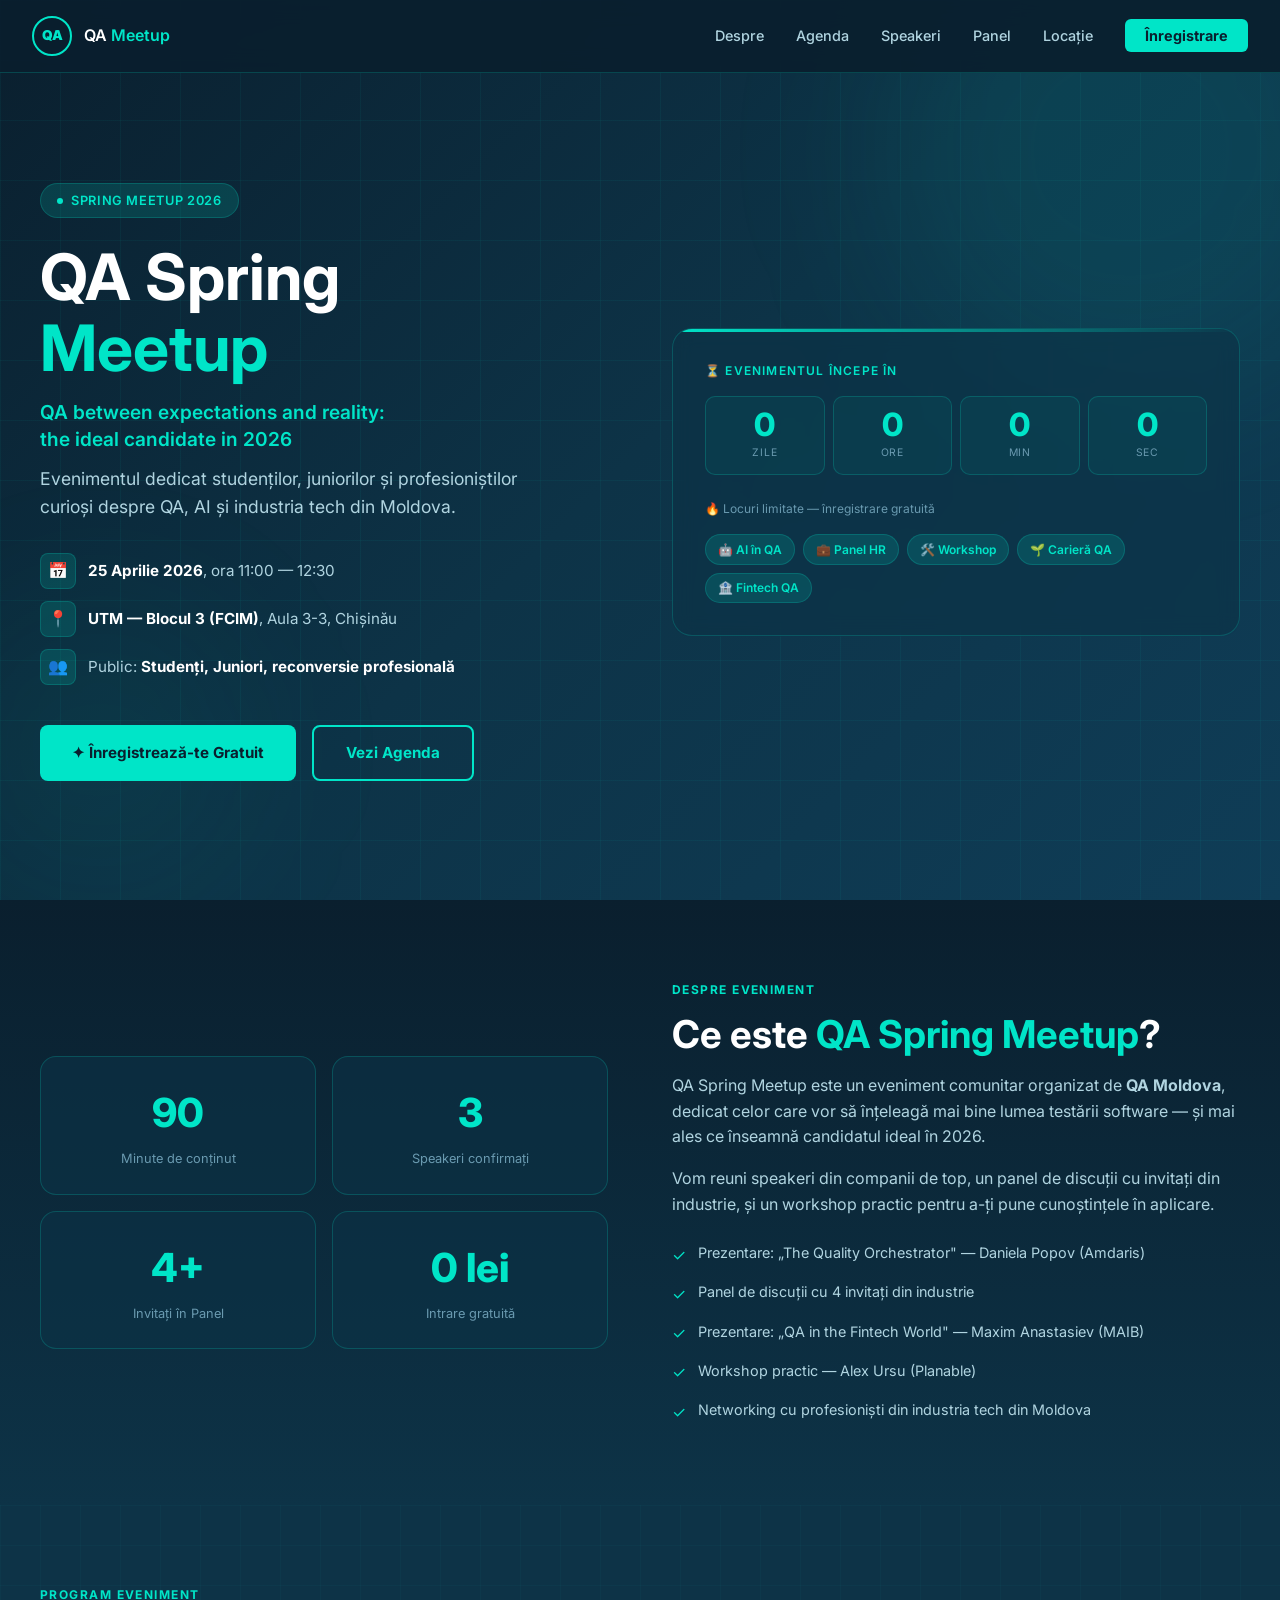
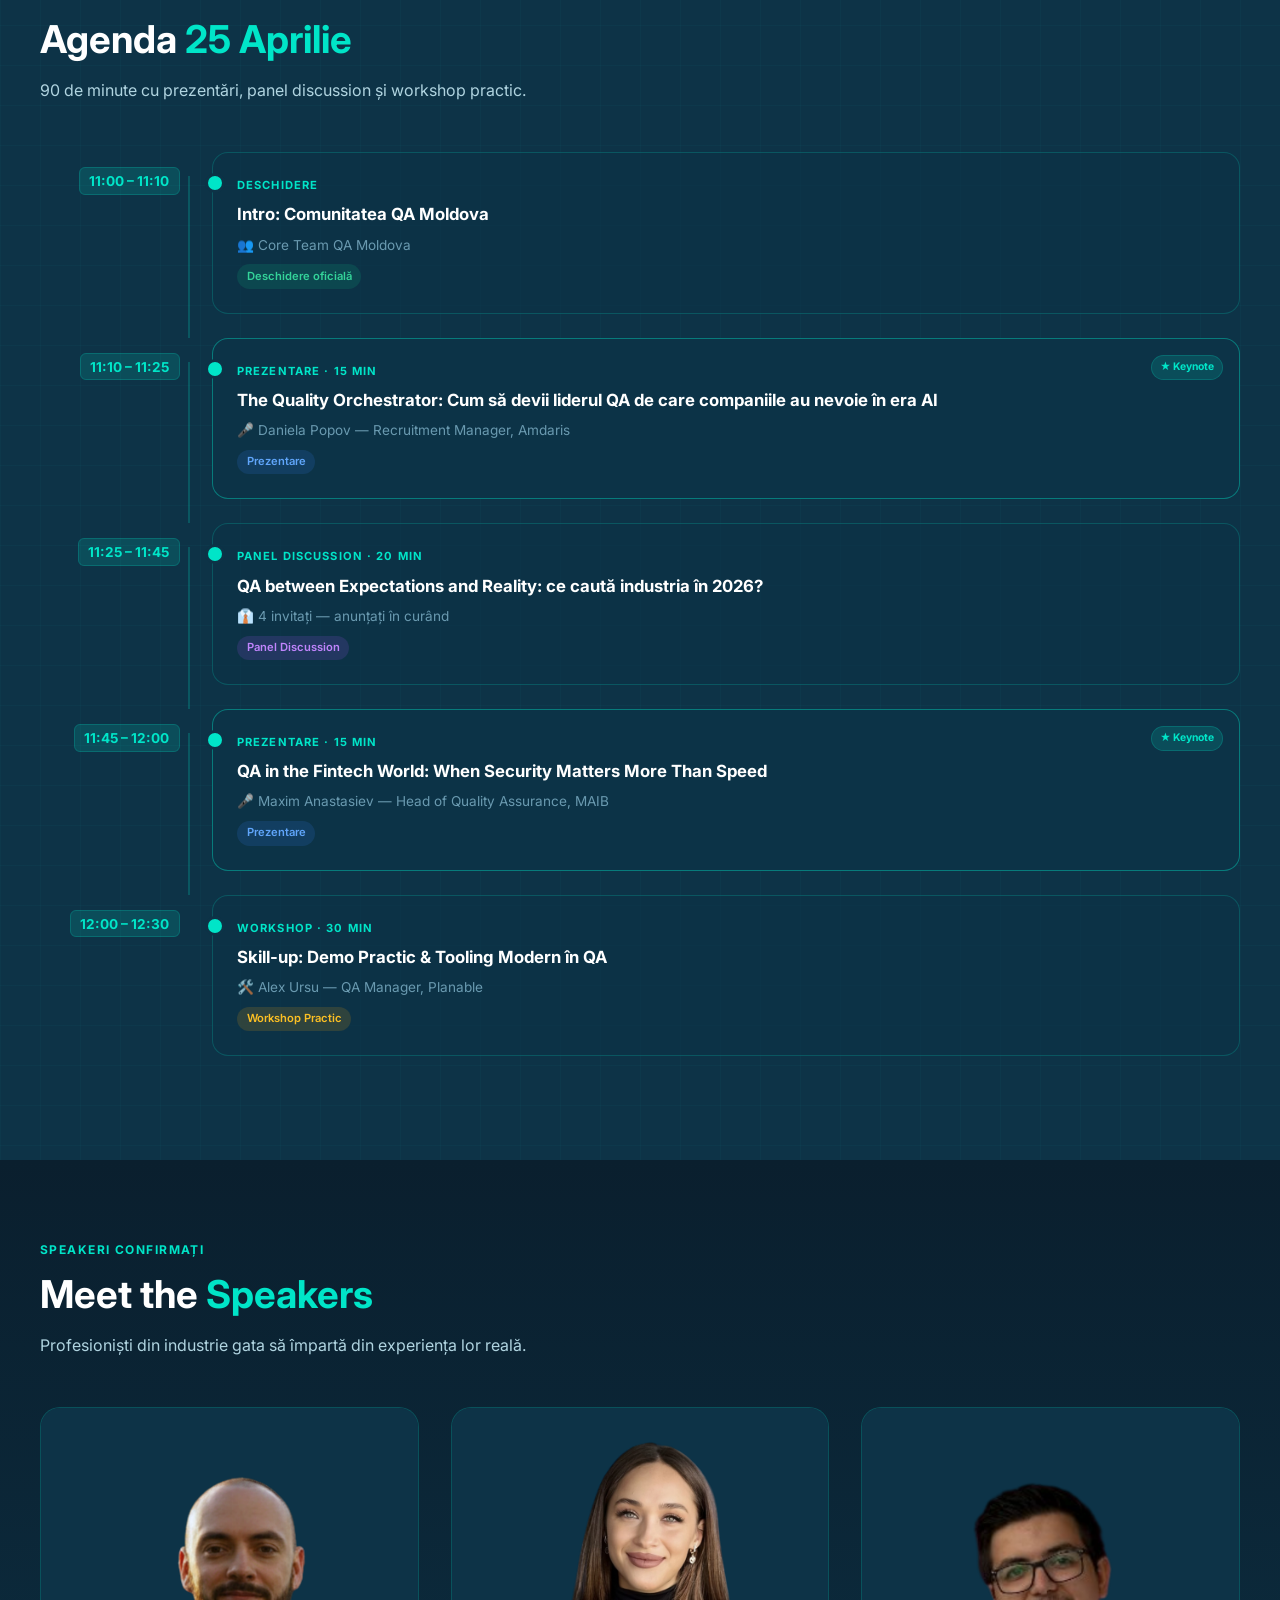
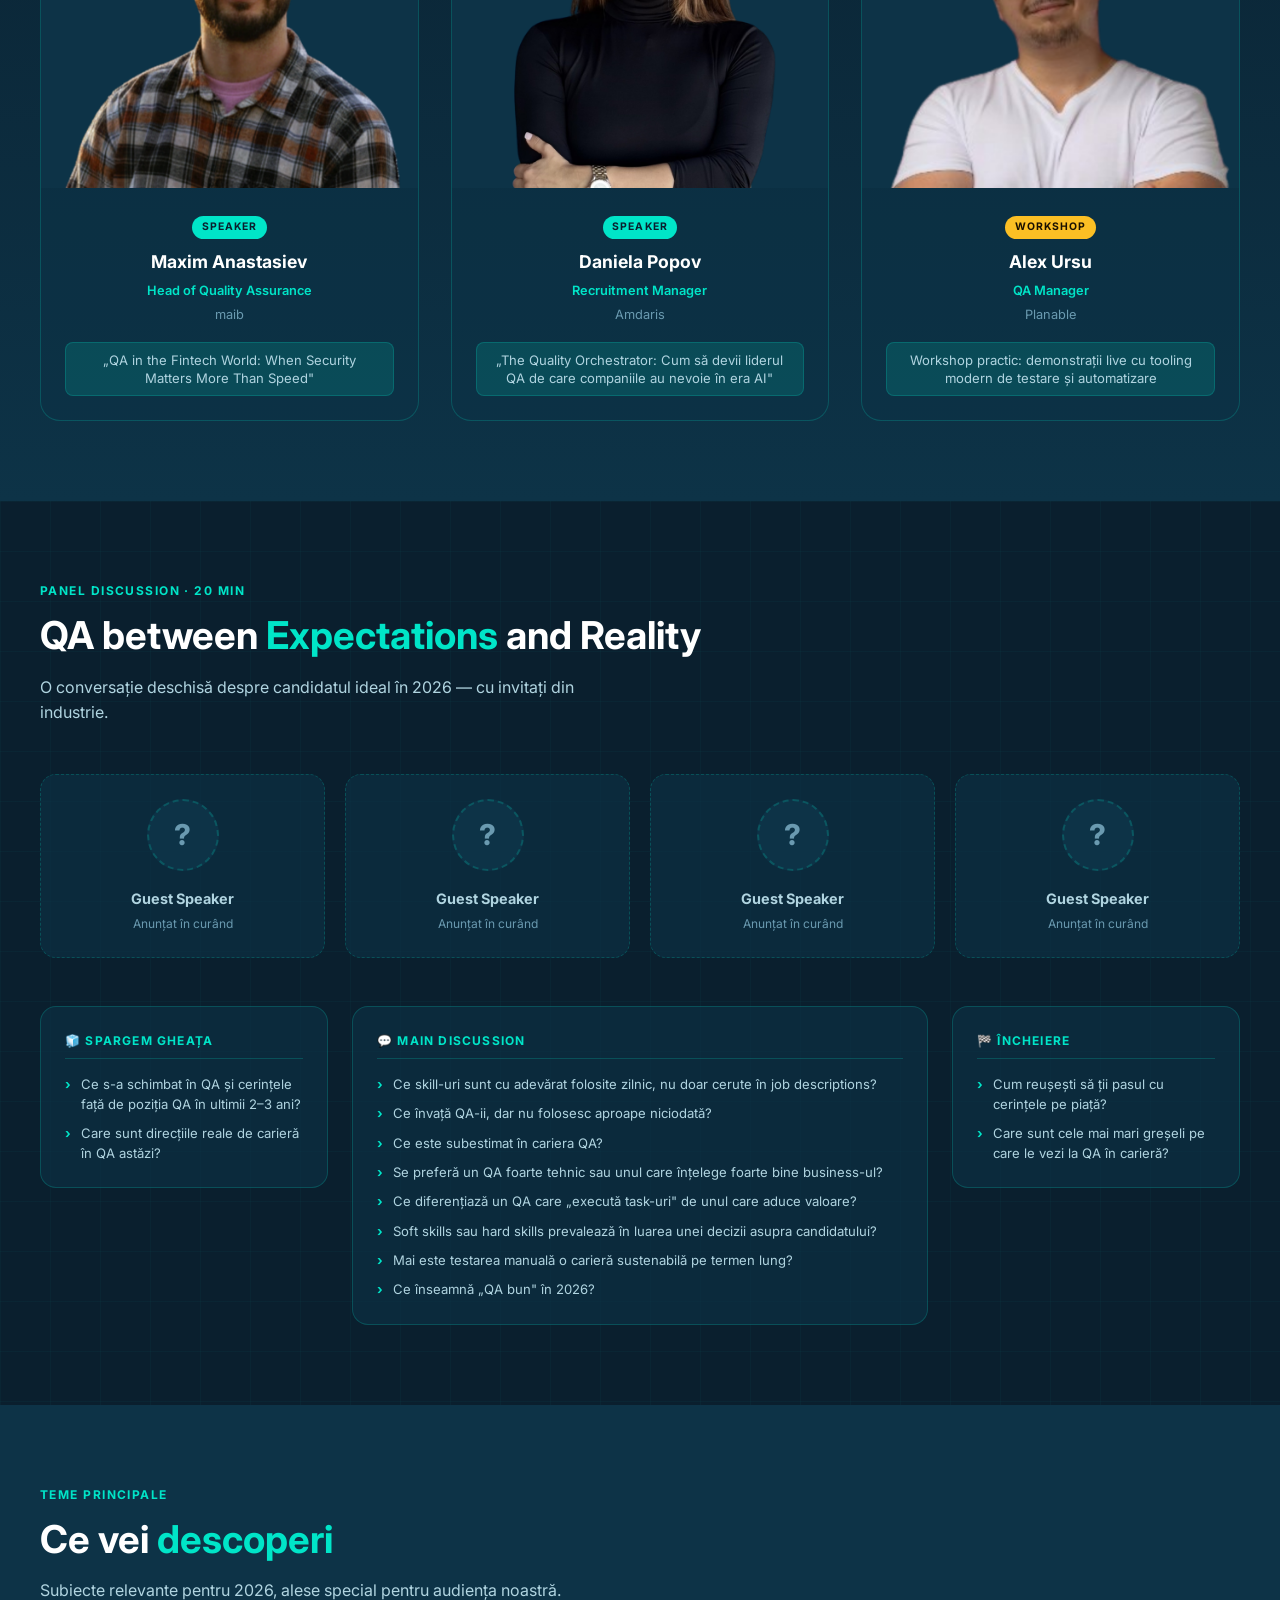
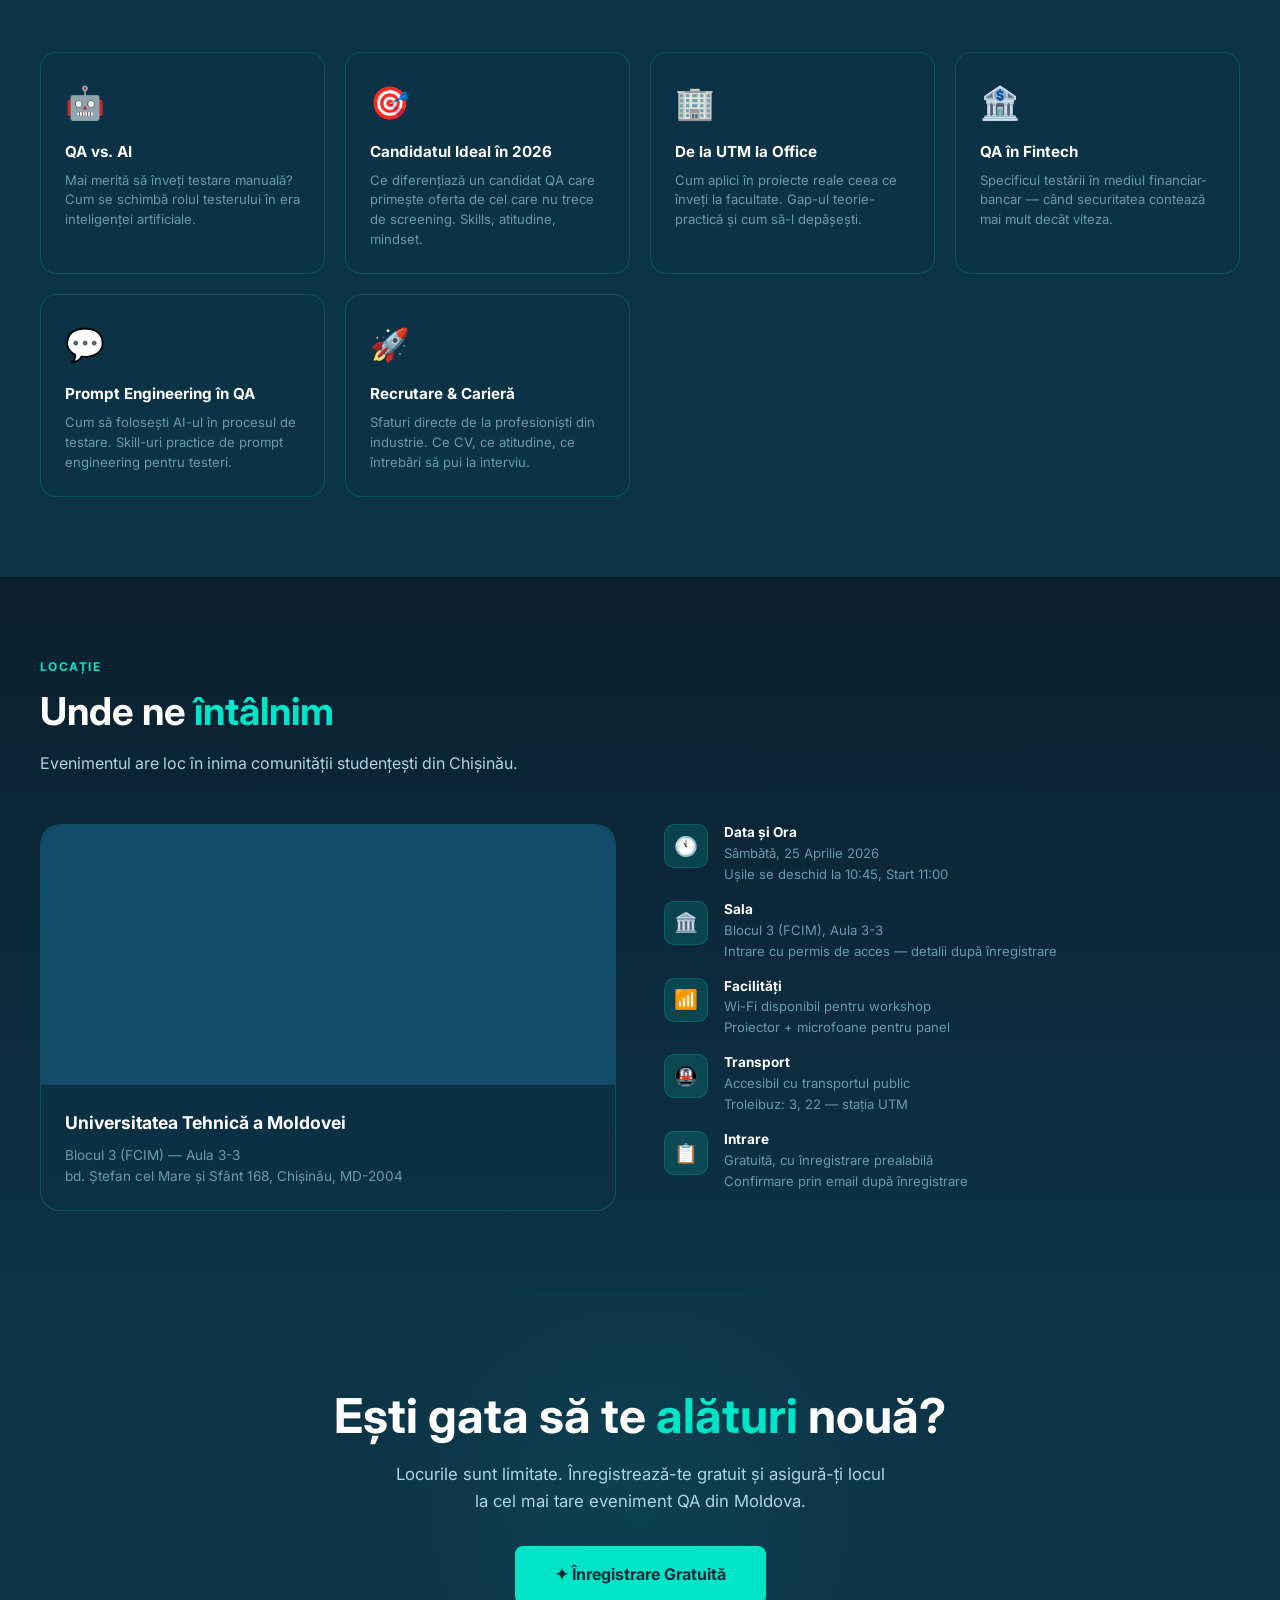
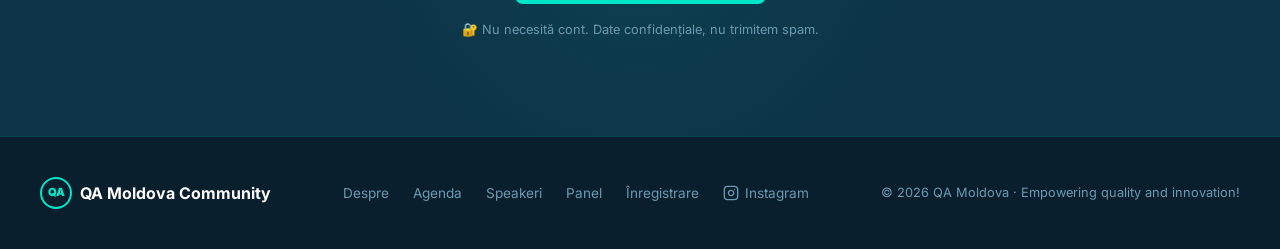
==== index.html @ d43563a2 "Adjust photo positioning for Maxim and Alex to align with Daniela Co-Authored-By: Claude Sonnet 4.6 " ====
<!DOCTYPE html>
<html lang="ro">
<head>
  <meta charset="UTF-8" />
  <meta name="viewport" content="width=device-width, initial-scale=1.0" />
  <title>QA Spring Meetup 2026 — 25 Aprilie, UTM</title>
  <meta name="description" content="QA between expectations and reality: the ideal candidate in 2026. 25 Aprilie 2026, UTM Chișinău." />
  <link rel="stylesheet" href="styles.css" />
  <link rel="icon" type="image/svg+xml" href="favicon.svg" />
  <link rel="preconnect" href="https://fonts.googleapis.com" />
  <link href="https://fonts.googleapis.com/css2?family=Inter:wght@400;500;600;700;800;900&display=swap" rel="stylesheet" />
</head>
<body>

  <!-- ─── Navbar ─── -->
  <nav class="navbar" id="navbar">
    <a href="index.html" class="nav-logo">
      <div class="nav-logo-icon">QA</div>
      <span class="nav-logo-text">QA <span>Meetup</span></span>
    </a>
    <ul class="nav-links" id="nav-links">
      <li><a href="#about">Despre</a></li>
      <li><a href="#agenda">Agenda</a></li>
      <li><a href="#speakers">Speakeri</a></li>
      <li><a href="#panel">Panel</a></li>
      <li><a href="#location">Locație</a></li>
      <li><a href="register.html" class="nav-cta">Înregistrare</a></li>
    </ul>
    <div class="hamburger" id="hamburger" onclick="toggleMenu()">
      <span></span><span></span><span></span>
    </div>
  </nav>

  <!-- ─── Hero ─── -->
  <section class="hero" id="home">
    <div class="hero-bg"></div>
    <div class="hero-grid"></div>
    <div class="hero-orb hero-orb-1"></div>
    <div class="hero-orb hero-orb-2"></div>

    <div class="hero-content">
      <div class="hero-text">
        <div class="hero-badge">Spring Meetup 2026</div>
        <h1 class="hero-title">
          QA Spring
          <span class="accent">Meetup</span>
        </h1>
        <p class="hero-tagline">QA between expectations and reality:<br>the ideal candidate in 2026</p>
        <p class="hero-subtitle">
          Evenimentul dedicat studenților, juniorilor și profesioniștilor curioși despre QA, AI și industria tech din Moldova.
        </p>
        <div class="hero-meta">
          <div class="hero-meta-item">
            <div class="icon">📅</div>
            <div><strong>25 Aprilie 2026</strong>, ora 11:00 — 12:30</div>
          </div>
          <div class="hero-meta-item">
            <div class="icon">📍</div>
            <div><strong>UTM — Blocul 3 (FCIM)</strong>, Aula 3-3, Chișinău</div>
          </div>
          <div class="hero-meta-item">
            <div class="icon">👥</div>
            <div>Public: <strong>Studenți, Juniori, reconversie profesională</strong></div>
          </div>
        </div>
        <div class="hero-actions">
          <a href="register.html" class="btn btn-primary">
            ✦ Înregistrează-te Gratuit
          </a>
          <a href="#agenda" class="btn btn-outline">
            Vezi Agenda
          </a>
        </div>
      </div>

      <div class="hero-card">
        <div class="countdown-label">⏳ Evenimentul începe în</div>
        <div class="countdown" id="countdown">
          <div class="countdown-item">
            <span class="countdown-num" id="cd-days">--</span>
            <div class="countdown-unit">Zile</div>
          </div>
          <div class="countdown-item">
            <span class="countdown-num" id="cd-hours">--</span>
            <div class="countdown-unit">Ore</div>
          </div>
          <div class="countdown-item">
            <span class="countdown-num" id="cd-minutes">--</span>
            <div class="countdown-unit">Min</div>
          </div>
          <div class="countdown-item">
            <span class="countdown-num" id="cd-seconds">--</span>
            <div class="countdown-unit">Sec</div>
          </div>
        </div>
        <div style="font-size:0.75rem;color:var(--text-muted);margin-bottom:1rem;">🔥 Locuri limitate — înregistrare gratuită</div>
        <div class="hero-tags">
          <span class="tag">🤖 AI în QA</span>
          <span class="tag">💼 Panel HR</span>
          <span class="tag">🛠️ Workshop</span>
          <span class="tag">🌱 Carieră QA</span>
          <span class="tag">🏦 Fintech QA</span>
        </div>
      </div>
    </div>
  </section>

  <!-- ─── About ─── -->
  <section class="about" id="about">
    <div class="container">
      <div class="about-grid">
        <div class="about-stats">
          <div class="stat-card">
            <span class="stat-num">90</span>
            <div class="stat-label">Minute de conținut</div>
          </div>
          <div class="stat-card">
            <span class="stat-num">3</span>
            <div class="stat-label">Speakeri confirmați</div>
          </div>
          <div class="stat-card">
            <span class="stat-num">4+</span>
            <div class="stat-label">Invitați în Panel</div>
          </div>
          <div class="stat-card">
            <span class="stat-num">0 lei</span>
            <div class="stat-label">Intrare gratuită</div>
          </div>
        </div>
        <div class="about-text">
          <div class="section-label">Despre Eveniment</div>
          <h2 class="section-title">Ce este <span class="accent">QA Spring Meetup</span>?</h2>
          <p>
            QA Spring Meetup este un eveniment comunitar organizat de <strong>QA Moldova</strong>, dedicat celor care vor să înțeleagă mai bine lumea testării software — și mai ales ce înseamnă candidatul ideal în 2026.
          </p>
          <p>
            Vom reuni speakeri din companii de top, un panel de discuții cu invitați din industrie, și un workshop practic pentru a-ți pune cunoștințele în aplicare.
          </p>
          <div class="about-highlights">
            <div class="highlight-item">
              <span class="check">✓</span>
              <span>Prezentare: „The Quality Orchestrator" — Daniela Popov (Amdaris)</span>
            </div>
            <div class="highlight-item">
              <span class="check">✓</span>
              <span>Panel de discuții cu 4 invitați din industrie</span>
            </div>
            <div class="highlight-item">
              <span class="check">✓</span>
              <span>Prezentare: „QA in the Fintech World" — Maxim Anastasiev (MAIB)</span>
            </div>
            <div class="highlight-item">
              <span class="check">✓</span>
              <span>Workshop practic — Alex Ursu (Planable)</span>
            </div>
            <div class="highlight-item">
              <span class="check">✓</span>
              <span>Networking cu profesioniști din industria tech din Moldova</span>
            </div>
          </div>
        </div>
      </div>
    </div>
  </section>

  <!-- ─── Agenda ─── -->
  <section class="agenda" id="agenda">
    <div class="container">
      <div class="section-header">
        <div class="section-label">Program Eveniment</div>
        <h2 class="section-title">Agenda <span class="accent">25 Aprilie</span></h2>
        <p class="section-desc">90 de minute cu prezentări, panel discussion și workshop practic.</p>
      </div>

      <div class="agenda-timeline">

        <div class="agenda-item">
          <div class="agenda-time"><span>11:00 – 11:10</span></div>
          <div class="agenda-card">
            <div class="agenda-segment">Deschidere</div>
            <div class="agenda-title">Intro: Comunitatea QA Moldova</div>
            <div class="agenda-speakers">👥 Core Team QA Moldova</div>
            <span class="agenda-format format-opening">Deschidere oficială</span>
          </div>
        </div>

        <div class="agenda-item">
          <div class="agenda-time"><span>11:10 – 11:25</span></div>
          <div class="agenda-card agenda-card--featured">
            <div class="agenda-segment">Prezentare · 15 min</div>
            <div class="agenda-title">The Quality Orchestrator: Cum să devii liderul QA de care companiile au nevoie în era AI</div>
            <div class="agenda-speakers">🎤 Daniela Popov — Recruitment Manager, Amdaris</div>
            <span class="agenda-format format-presentation">Prezentare</span>
          </div>
        </div>

        <div class="agenda-item">
          <div class="agenda-time"><span>11:25 – 11:45</span></div>
          <div class="agenda-card">
            <div class="agenda-segment">Panel Discussion · 20 min</div>
            <div class="agenda-title">QA between Expectations and Reality: ce caută industria în 2026?</div>
            <div class="agenda-speakers">👔 4 invitați — anunțați în curând</div>
            <span class="agenda-format format-panel">Panel Discussion</span>
          </div>
        </div>

        <div class="agenda-item">
          <div class="agenda-time"><span>11:45 – 12:00</span></div>
          <div class="agenda-card agenda-card--featured">
            <div class="agenda-segment">Prezentare · 15 min</div>
            <div class="agenda-title">QA in the Fintech World: When Security Matters More Than Speed</div>
            <div class="agenda-speakers">🎤 Maxim Anastasiev — Head of Quality Assurance, MAIB</div>
            <span class="agenda-format format-presentation">Prezentare</span>
          </div>
        </div>

        <div class="agenda-item">
          <div class="agenda-time"><span>12:00 – 12:30</span></div>
          <div class="agenda-card">
            <div class="agenda-segment">Workshop · 30 min</div>
            <div class="agenda-title">Skill-up: Demo Practic & Tooling Modern în QA</div>
            <div class="agenda-speakers">🛠️ Alex Ursu — QA Manager, Planable</div>
            <span class="agenda-format format-workshop">Workshop Practic</span>
          </div>
        </div>

      </div>
    </div>
  </section>

  <!-- ─── Speakers ─── -->
  <section class="speakers" id="speakers">
    <div class="container">
      <div class="section-header">
        <div class="section-label">Speakeri Confirmați</div>
        <h2 class="section-title">Meet the <span class="accent">Speakers</span></h2>
        <p class="section-desc">Profesioniști din industrie gata să împartă din experiența lor reală.</p>
      </div>

      <div class="speakers-grid speakers-grid--3">

        <div class="speaker-card speaker-card--photo">
          <div class="speaker-photo-wrap">
            <img src="images/maxim-anastasiev.jpg" alt="Maxim Anastasiev" class="speaker-photo" style="object-position: center 5%;" />
          </div>
          <div class="speaker-info">
            <div class="speaker-badge">Speaker</div>
            <div class="speaker-name">Maxim Anastasiev</div>
            <div class="speaker-role">Head of Quality Assurance</div>
            <div class="speaker-company">maib</div>
            <div class="speaker-topic">„QA in the Fintech World: When Security Matters More Than Speed"</div>
          </div>
        </div>

        <div class="speaker-card speaker-card--photo">
          <div class="speaker-photo-wrap">
            <img src="images/daniela-popov.jpg" alt="Daniela Popov" class="speaker-photo" />
          </div>
          <div class="speaker-info">
            <div class="speaker-badge">Speaker</div>
            <div class="speaker-name">Daniela Popov</div>
            <div class="speaker-role">Recruitment Manager</div>
            <div class="speaker-company">Amdaris</div>
            <div class="speaker-topic">„The Quality Orchestrator: Cum să devii liderul QA de care companiile au nevoie în era AI"</div>
          </div>
        </div>

        <div class="speaker-card speaker-card--photo">
          <div class="speaker-photo-wrap">
            <img src="images/alex-ursu.jpg" alt="Alex Ursu" class="speaker-photo" style="object-position: center 5%;" />
          </div>
          <div class="speaker-info">
            <div class="speaker-badge speaker-badge--workshop">Workshop</div>
            <div class="speaker-name">Alex Ursu</div>
            <div class="speaker-role">QA Manager</div>
            <div class="speaker-company">Planable</div>
            <div class="speaker-topic">Workshop practic: demonstrații live cu tooling modern de testare și automatizare</div>
          </div>
        </div>

      </div>
    </div>
  </section>

  <!-- ─── Panel ─── -->
  <section class="panel-section" id="panel">
    <div class="container">
      <div class="section-header">
        <div class="section-label">Panel Discussion · 20 min</div>
        <h2 class="section-title">QA between <span class="accent">Expectations</span> and Reality</h2>
        <p class="section-desc">O conversație deschisă despre candidatul ideal în 2026 — cu invitați din industrie.</p>
      </div>

      <!-- Guest speakers TBD -->
      <div class="panel-guests">
        <div class="panel-guest-card panel-guest-card--tbd">
          <div class="panel-guest-avatar">?</div>
          <div class="panel-guest-name">Guest Speaker</div>
          <div class="panel-guest-company">Anunțat în curând</div>
        </div>
        <div class="panel-guest-card panel-guest-card--tbd">
          <div class="panel-guest-avatar">?</div>
          <div class="panel-guest-name">Guest Speaker</div>
          <div class="panel-guest-company">Anunțat în curând</div>
        </div>
        <div class="panel-guest-card panel-guest-card--tbd">
          <div class="panel-guest-avatar">?</div>
          <div class="panel-guest-name">Guest Speaker</div>
          <div class="panel-guest-company">Anunțat în curând</div>
        </div>
        <div class="panel-guest-card panel-guest-card--tbd">
          <div class="panel-guest-avatar">?</div>
          <div class="panel-guest-name">Guest Speaker</div>
          <div class="panel-guest-company">Anunțat în curând</div>
        </div>
      </div>

      <!-- Panel questions -->
      <div class="panel-questions">
        <div class="panel-block">
          <div class="panel-block-label">🧊 Spargem gheața</div>
          <ul class="panel-q-list">
            <li>Ce s-a schimbat în QA și cerințele față de poziția QA în ultimii 2–3 ani?</li>
            <li>Care sunt direcțiile reale de carieră în QA astăzi?</li>
          </ul>
        </div>
        <div class="panel-block">
          <div class="panel-block-label">💬 Main Discussion</div>
          <ul class="panel-q-list">
            <li>Ce skill-uri sunt cu adevărat folosite zilnic, nu doar cerute în job descriptions?</li>
            <li>Ce învață QA-ii, dar nu folosesc aproape niciodată?</li>
            <li>Ce este subestimat în cariera QA?</li>
            <li>Se preferă un QA foarte tehnic sau unul care înțelege foarte bine business-ul?</li>
            <li>Ce diferențiază un QA care „execută task-uri" de unul care aduce valoare?</li>
            <li>Soft skills sau hard skills prevalează în luarea unei decizii asupra candidatului?</li>
            <li>Mai este testarea manuală o carieră sustenabilă pe termen lung?</li>
            <li>Ce înseamnă „QA bun" în 2026?</li>
          </ul>
        </div>
        <div class="panel-block">
          <div class="panel-block-label">🏁 Încheiere</div>
          <ul class="panel-q-list">
            <li>Cum reușești să ții pasul cu cerințele pe piață?</li>
            <li>Care sunt cele mai mari greșeli pe care le vezi la QA în carieră?</li>
          </ul>
        </div>
      </div>
    </div>
  </section>

  <!-- ─── Topics ─── -->
  <section class="topics" id="topics">
    <div class="container">
      <div class="section-header">
        <div class="section-label">Teme Principale</div>
        <h2 class="section-title">Ce vei <span class="accent">descoperi</span></h2>
        <p class="section-desc">Subiecte relevante pentru 2026, alese special pentru audiența noastră.</p>
      </div>

      <div class="topics-grid">
        <div class="topic-card">
          <div class="topic-icon">🤖</div>
          <div class="topic-title">QA vs. AI</div>
          <div class="topic-desc">Mai merită să înveți testare manuală? Cum se schimbă rolul testerului în era inteligenței artificiale.</div>
        </div>
        <div class="topic-card">
          <div class="topic-icon">🎯</div>
          <div class="topic-title">Candidatul Ideal în 2026</div>
          <div class="topic-desc">Ce diferențiază un candidat QA care primește oferta de cel care nu trece de screening. Skills, atitudine, mindset.</div>
        </div>
        <div class="topic-card">
          <div class="topic-icon">🏢</div>
          <div class="topic-title">De la UTM la Office</div>
          <div class="topic-desc">Cum aplici în proiecte reale ceea ce înveți la facultate. Gap-ul teorie-practică și cum să-l depășești.</div>
        </div>
        <div class="topic-card">
          <div class="topic-icon">🏦</div>
          <div class="topic-title">QA în Fintech</div>
          <div class="topic-desc">Specificul testării în mediul financiar-bancar — când securitatea contează mai mult decât viteza.</div>
        </div>
        <div class="topic-card">
          <div class="topic-icon">💬</div>
          <div class="topic-title">Prompt Engineering în QA</div>
          <div class="topic-desc">Cum să folosești AI-ul în procesul de testare. Skill-uri practice de prompt engineering pentru testeri.</div>
        </div>
        <div class="topic-card">
          <div class="topic-icon">🚀</div>
          <div class="topic-title">Recrutare & Carieră</div>
          <div class="topic-desc">Sfaturi directe de la profesioniști din industrie. Ce CV, ce atitudine, ce întrebări să pui la interviu.</div>
        </div>
      </div>
    </div>
  </section>

  <!-- ─── Location ─── -->
  <section class="location" id="location">
    <div class="container">
      <div class="section-header">
        <div class="section-label">Locație</div>
        <h2 class="section-title">Unde ne <span class="accent">întâlnim</span></h2>
        <p class="section-desc">Evenimentul are loc în inima comunității studențești din Chișinău.</p>
      </div>

      <div class="location-grid">
        <div class="location-card">
          <div class="location-map">
            <iframe
              src="https://www.google.com/maps/embed?pb=!1m18!1m12!1m3!1d2720.4!2d28.8572!3d47.0601!2m3!1f0!2f0!3f0!3m2!1i1024!2i768!4f13.1!3m3!1m2!1s0x40c97c3628b769a1%3A0x399e55a89c7a9028!2sUniversitatea%20Tehnic%C4%83%20a%20Moldovei!5e0!3m2!1sro!2smd!4v1710000000000!5m2!1sro!2smd"
              allowfullscreen=""
              loading="lazy"
              referrerpolicy="no-referrer-when-downgrade"
              title="Harta UTM">
            </iframe>
          </div>
          <div class="location-details">
            <div class="location-name">Universitatea Tehnică a Moldovei</div>
            <div class="location-address">Blocul 3 (FCIM) — Aula 3-3<br>bd. Ștefan cel Mare și Sfânt 168, Chișinău, MD-2004</div>
          </div>
        </div>

        <div class="location-info">
          <div class="location-info-item">
            <div class="icon-box">🕚</div>
            <div>
              <h4>Data și Ora</h4>
              <p>Sâmbătă, 25 Aprilie 2026<br>Ușile se deschid la 10:45, Start 11:00</p>
            </div>
          </div>
          <div class="location-info-item">
            <div class="icon-box">🏛️</div>
            <div>
              <h4>Sala</h4>
              <p>Blocul 3 (FCIM), Aula 3-3<br>Intrare cu permis de acces — detalii după înregistrare</p>
            </div>
          </div>
          <div class="location-info-item">
            <div class="icon-box">📶</div>
            <div>
              <h4>Facilități</h4>
              <p>Wi-Fi disponibil pentru workshop<br>Proiector + microfoane pentru panel</p>
            </div>
          </div>
          <div class="location-info-item">
            <div class="icon-box">🚇</div>
            <div>
              <h4>Transport</h4>
              <p>Accesibil cu transportul public<br>Troleibuz: 3, 22 — stația UTM</p>
            </div>
          </div>
          <div class="location-info-item">
            <div class="icon-box">📋</div>
            <div>
              <h4>Intrare</h4>
              <p>Gratuită, cu înregistrare prealabilă<br>Confirmare prin email după înregistrare</p>
            </div>
          </div>
        </div>
      </div>
    </div>
  </section>

  <!-- ─── CTA ─── -->
  <section class="cta-section" id="register-cta">
    <div class="container">
      <h2>Ești gata să te <span class="accent">alături</span> nouă?</h2>
      <p>Locurile sunt limitate. Înregistrează-te gratuit și asigură-ți locul la cel mai tare eveniment QA din Moldova.</p>
      <a href="register.html" class="btn btn-primary" style="font-size:1rem;padding:1rem 2.5rem;">
        ✦ Înregistrare Gratuită
      </a>
      <p class="cta-note">🔐 Nu necesită cont. Date confidențiale, nu trimitem spam.</p>
    </div>
  </section>

  <!-- ─── Footer ─── -->
  <footer>
    <div class="footer-content">
      <a href="index.html" class="footer-logo">
        <div class="nav-logo-icon" style="width:32px;height:32px;font-size:0.7rem;">QA</div>
        <span>QA Moldova Community</span>
      </a>
      <div class="footer-links">
        <a href="#about">Despre</a>
        <a href="#agenda">Agenda</a>
        <a href="#speakers">Speakeri</a>
        <a href="#panel">Panel</a>
        <a href="register.html">Înregistrare</a>
        <a href="https://www.instagram.com/qacommunitymoldova/" target="_blank" rel="noopener" class="footer-social">
          <svg width="16" height="16" viewBox="0 0 24 24" fill="none" stroke="currentColor" stroke-width="2" stroke-linecap="round" stroke-linejoin="round"><rect x="2" y="2" width="20" height="20" rx="5" ry="5"/><path d="M16 11.37A4 4 0 1 1 12.63 8 4 4 0 0 1 16 11.37z"/><line x1="17.5" y1="6.5" x2="17.51" y2="6.5"/></svg>
          Instagram
        </a>
      </div>
      <div class="footer-copy">© 2026 QA Moldova · Empowering quality and innovation!</div>
    </div>
  </footer>

  <script>
    // Hamburger menu
    function toggleMenu() {
      const links = document.getElementById('nav-links');
      links.classList.toggle('open');
    }

    // Close menu on link click
    document.querySelectorAll('.nav-links a').forEach(a => {
      a.addEventListener('click', () => {
        document.getElementById('nav-links').classList.remove('open');
      });
    });

    // Navbar scroll effect
    window.addEventListener('scroll', () => {
      const navbar = document.getElementById('navbar');
      if (window.scrollY > 50) {
        navbar.style.background = 'rgba(10, 31, 46, 0.98)';
      } else {
        navbar.style.background = 'rgba(10, 31, 46, 0.92)';
      }
    });

    // Countdown
    function updateCountdown() {
      const target = new Date('2026-04-25T11:00:00');
      const now = new Date();
      const diff = target - now;

      if (diff <= 0) {
        document.getElementById('cd-days').textContent = '0';
        document.getElementById('cd-hours').textContent = '0';
        document.getElementById('cd-minutes').textContent = '0';
        document.getElementById('cd-seconds').textContent = '0';
        return;
      }

      const days = Math.floor(diff / (1000 * 60 * 60 * 24));
      const hours = Math.floor((diff % (1000 * 60 * 60 * 24)) / (1000 * 60 * 60));
      const minutes = Math.floor((diff % (1000 * 60 * 60)) / (1000 * 60));
      const seconds = Math.floor((diff % (1000 * 60)) / 1000);

      document.getElementById('cd-days').textContent = String(days).padStart(2, '0');
      document.getElementById('cd-hours').textContent = String(hours).padStart(2, '0');
      document.getElementById('cd-minutes').textContent = String(minutes).padStart(2, '0');
      document.getElementById('cd-seconds').textContent = String(seconds).padStart(2, '0');
    }

    updateCountdown();
    setInterval(updateCountdown, 1000);

    // Scroll reveal
    const observer = new IntersectionObserver((entries) => {
      entries.forEach(entry => {
        if (entry.isIntersecting) {
          entry.target.style.opacity = '1';
          entry.target.style.transform = 'translateY(0)';
        }
      });
    }, { threshold: 0.1 });

    document.querySelectorAll('.stat-card, .speaker-card, .topic-card, .agenda-card, .panel-guest-card, .panel-block').forEach(el => {
      el.style.opacity = '0';
      el.style.transform = 'translateY(20px)';
      el.style.transition = 'opacity 0.5s ease, transform 0.5s ease';
      observer.observe(el);
    });
  </script>
</body>
</html>
---- styles.css ----
/* ============================================
   QA Spring Meetup 2026 - Main Stylesheet
   ============================================ */

:root {
  --teal-dark: #0a1f2e;
  --teal-mid: #0d3347;
  --teal-light: #134d6b;
  --accent: #00e5c8;
  --accent-dim: #00b89e;
  --accent-glow: rgba(0, 229, 200, 0.15);
  --white: #ffffff;
  --text-light: #b0d4e0;
  --text-muted: #6a9ab0;
  --card-bg: rgba(13, 51, 71, 0.6);
  --border: rgba(0, 229, 200, 0.2);
  --gradient: linear-gradient(135deg, #0a1f2e 0%, #0d3347 50%, #0f3d57 100%);
}

* {
  margin: 0;
  padding: 0;
  box-sizing: border-box;
}

html {
  scroll-behavior: smooth;
}

body {
  font-family: 'Inter', -apple-system, BlinkMacSystemFont, 'Segoe UI', sans-serif;
  background: var(--teal-dark);
  color: var(--white);
  line-height: 1.6;
  overflow-x: hidden;
}

/* ── Typography ── */
h1, h2, h3, h4 {
  font-weight: 700;
  line-height: 1.2;
}

.accent { color: var(--accent); }

/* ── Navbar ── */
.navbar {
  position: fixed;
  top: 0;
  left: 0;
  right: 0;
  z-index: 1000;
  padding: 1rem 2rem;
  display: flex;
  align-items: center;
  justify-content: space-between;
  background: rgba(10, 31, 46, 0.92);
  backdrop-filter: blur(12px);
  border-bottom: 1px solid var(--border);
  transition: all 0.3s ease;
}

.nav-logo {
  display: flex;
  align-items: center;
  gap: 0.75rem;
  text-decoration: none;
}

.nav-logo-icon {
  width: 40px;
  height: 40px;
  border: 2px solid var(--accent);
  border-radius: 50%;
  display: flex;
  align-items: center;
  justify-content: center;
  font-weight: 900;
  font-size: 0.85rem;
  color: var(--accent);
  letter-spacing: -0.5px;
}

.nav-logo-text {
  font-size: 1rem;
  font-weight: 600;
  color: var(--white);
}

.nav-logo-text span {
  color: var(--accent);
}

.nav-links {
  display: flex;
  align-items: center;
  gap: 2rem;
  list-style: none;
}

.nav-links a {
  text-decoration: none;
  color: var(--text-light);
  font-size: 0.9rem;
  font-weight: 500;
  transition: color 0.2s;
}

.nav-links a:hover {
  color: var(--accent);
}

.nav-cta {
  background: var(--accent) !important;
  color: var(--teal-dark) !important;
  padding: 0.5rem 1.25rem;
  border-radius: 6px;
  font-weight: 700 !important;
  transition: background 0.2s, transform 0.2s !important;
}

.nav-cta:hover {
  background: var(--accent-dim) !important;
  transform: translateY(-1px);
}

.hamburger {
  display: none;
  flex-direction: column;
  gap: 5px;
  cursor: pointer;
  padding: 4px;
}

.hamburger span {
  display: block;
  width: 24px;
  height: 2px;
  background: var(--accent);
  border-radius: 2px;
  transition: all 0.3s;
}

/* ── Hero ── */
.hero {
  min-height: 100vh;
  display: flex;
  align-items: center;
  position: relative;
  overflow: hidden;
  padding: 8rem 2rem 4rem;
}

.hero-bg {
  position: absolute;
  inset: 0;
  background: var(--gradient);
  z-index: 0;
}

.hero-grid {
  position: absolute;
  inset: 0;
  background-image:
    linear-gradient(rgba(0, 229, 200, 0.05) 1px, transparent 1px),
    linear-gradient(90deg, rgba(0, 229, 200, 0.05) 1px, transparent 1px);
  background-size: 60px 60px;
  z-index: 0;
}

.hero-orb {
  position: absolute;
  border-radius: 50%;
  filter: blur(80px);
  z-index: 0;
}

.hero-orb-1 {
  width: 500px;
  height: 500px;
  background: rgba(0, 229, 200, 0.08);
  top: -100px;
  right: -100px;
}

.hero-orb-2 {
  width: 300px;
  height: 300px;
  background: rgba(0, 229, 200, 0.05);
  bottom: 0;
  left: -50px;
}

.hero-content {
  position: relative;
  z-index: 1;
  max-width: 1200px;
  margin: 0 auto;
  width: 100%;
  display: grid;
  grid-template-columns: 1fr 1fr;
  gap: 4rem;
  align-items: center;
}

.hero-badge {
  display: inline-flex;
  align-items: center;
  gap: 0.5rem;
  background: var(--accent-glow);
  border: 1px solid var(--border);
  padding: 0.4rem 1rem;
  border-radius: 999px;
  font-size: 0.8rem;
  font-weight: 600;
  color: var(--accent);
  letter-spacing: 0.05em;
  text-transform: uppercase;
  margin-bottom: 1.5rem;
}

.hero-badge::before {
  content: '';
  width: 6px;
  height: 6px;
  background: var(--accent);
  border-radius: 50%;
  animation: pulse 2s infinite;
}

@keyframes pulse {
  0%, 100% { opacity: 1; transform: scale(1); }
  50% { opacity: 0.5; transform: scale(1.5); }
}

.hero-title {
  font-size: clamp(2.5rem, 5vw, 4rem);
  margin-bottom: 1rem;
  line-height: 1.1;
}

.hero-title .accent {
  display: block;
}

.hero-subtitle {
  font-size: 1.1rem;
  color: var(--text-light);
  margin-bottom: 2rem;
  max-width: 480px;
}

.hero-meta {
  display: flex;
  flex-direction: column;
  gap: 0.75rem;
  margin-bottom: 2.5rem;
}

.hero-meta-item {
  display: flex;
  align-items: center;
  gap: 0.75rem;
  font-size: 0.95rem;
  color: var(--text-light);
}

.hero-meta-item .icon {
  width: 36px;
  height: 36px;
  background: var(--accent-glow);
  border: 1px solid var(--border);
  border-radius: 8px;
  display: flex;
  align-items: center;
  justify-content: center;
  font-size: 1rem;
  flex-shrink: 0;
}

.hero-meta-item strong {
  color: var(--white);
}

.hero-actions {
  display: flex;
  gap: 1rem;
  flex-wrap: wrap;
}

.btn {
  display: inline-flex;
  align-items: center;
  gap: 0.5rem;
  padding: 0.85rem 2rem;
  border-radius: 8px;
  font-weight: 700;
  font-size: 0.95rem;
  text-decoration: none;
  transition: all 0.2s ease;
  cursor: pointer;
  border: none;
}

.btn-primary {
  background: var(--accent);
  color: var(--teal-dark);
}

.btn-primary:hover {
  background: var(--accent-dim);
  transform: translateY(-2px);
  box-shadow: 0 8px 30px rgba(0, 229, 200, 0.3);
}

.btn-outline {
  background: transparent;
  color: var(--accent);
  border: 2px solid var(--accent);
}

.btn-outline:hover {
  background: var(--accent-glow);
  transform: translateY(-2px);
}

.hero-card {
  background: var(--card-bg);
  border: 1px solid var(--border);
  border-radius: 20px;
  padding: 2rem;
  backdrop-filter: blur(10px);
  position: relative;
  overflow: hidden;
}

.hero-card::before {
  content: '';
  position: absolute;
  top: 0;
  left: 0;
  right: 0;
  height: 3px;
  background: linear-gradient(90deg, var(--accent), transparent);
}

.countdown-label {
  font-size: 0.75rem;
  font-weight: 600;
  text-transform: uppercase;
  letter-spacing: 0.1em;
  color: var(--accent);
  margin-bottom: 1rem;
}

.countdown {
  display: grid;
  grid-template-columns: repeat(4, 1fr);
  gap: 0.5rem;
  margin-bottom: 1.5rem;
}

.countdown-item {
  text-align: center;
  background: rgba(0, 229, 200, 0.05);
  border: 1px solid var(--border);
  border-radius: 10px;
  padding: 0.75rem 0.5rem;
}

.countdown-num {
  font-size: 2rem;
  font-weight: 800;
  color: var(--accent);
  display: block;
  line-height: 1;
}

.countdown-unit {
  font-size: 0.65rem;
  text-transform: uppercase;
  letter-spacing: 0.08em;
  color: var(--text-muted);
  margin-top: 0.25rem;
}

.hero-tags {
  display: flex;
  flex-wrap: wrap;
  gap: 0.5rem;
}

.tag {
  background: var(--accent-glow);
  border: 1px solid var(--border);
  color: var(--accent);
  padding: 0.3rem 0.75rem;
  border-radius: 999px;
  font-size: 0.75rem;
  font-weight: 600;
}

/* ── Section Shared ── */
section {
  padding: 5rem 2rem;
}

.container {
  max-width: 1200px;
  margin: 0 auto;
}

.section-label {
  font-size: 0.75rem;
  font-weight: 700;
  text-transform: uppercase;
  letter-spacing: 0.12em;
  color: var(--accent);
  margin-bottom: 0.75rem;
}

.section-title {
  font-size: clamp(1.8rem, 3vw, 2.5rem);
  margin-bottom: 1rem;
}

.section-desc {
  color: var(--text-light);
  font-size: 1rem;
  max-width: 580px;
}

.section-header {
  margin-bottom: 3rem;
}

/* ── About ── */
.about {
  background: linear-gradient(180deg, var(--teal-dark) 0%, var(--teal-mid) 100%);
}

.about-grid {
  display: grid;
  grid-template-columns: 1fr 1fr;
  gap: 4rem;
  align-items: center;
}

.about-stats {
  display: grid;
  grid-template-columns: 1fr 1fr;
  gap: 1rem;
}

.stat-card {
  background: var(--card-bg);
  border: 1px solid var(--border);
  border-radius: 16px;
  padding: 1.5rem;
  text-align: center;
  transition: transform 0.2s, border-color 0.2s;
}

.stat-card:hover {
  transform: translateY(-4px);
  border-color: var(--accent);
}

.stat-num {
  font-size: 2.5rem;
  font-weight: 800;
  color: var(--accent);
  display: block;
}

.stat-label {
  font-size: 0.8rem;
  color: var(--text-muted);
  margin-top: 0.25rem;
}

.about-text p {
  color: var(--text-light);
  margin-bottom: 1rem;
}

.about-highlights {
  margin-top: 1.5rem;
  display: flex;
  flex-direction: column;
  gap: 0.75rem;
}

.highlight-item {
  display: flex;
  align-items: flex-start;
  gap: 0.75rem;
  font-size: 0.9rem;
  color: var(--text-light);
}

.highlight-item .check {
  color: var(--accent);
  font-size: 1rem;
  margin-top: 0.1rem;
  flex-shrink: 0;
}

/* ── Agenda ── */
.agenda {
  background: var(--teal-mid);
  position: relative;
  overflow: hidden;
}

.agenda::before {
  content: '';
  position: absolute;
  top: 0;
  left: 0;
  right: 0;
  bottom: 0;
  background-image: linear-gradient(rgba(0, 229, 200, 0.03) 1px, transparent 1px),
    linear-gradient(90deg, rgba(0, 229, 200, 0.03) 1px, transparent 1px);
  background-size: 40px 40px;
}

.agenda-timeline {
  position: relative;
  z-index: 1;
}

.agenda-item {
  display: grid;
  grid-template-columns: 140px 1fr;
  gap: 2rem;
  margin-bottom: 1.5rem;
  position: relative;
}

.agenda-item::before {
  content: '';
  position: absolute;
  left: 148px;
  top: 24px;
  bottom: -1.5rem;
  width: 2px;
  background: var(--border);
}

.agenda-item:last-child::before {
  display: none;
}

.agenda-time {
  text-align: right;
  padding-top: 1rem;
}

.agenda-time span {
  font-size: 0.85rem;
  font-weight: 700;
  color: var(--accent);
  background: var(--accent-glow);
  border: 1px solid var(--border);
  padding: 0.3rem 0.6rem;
  border-radius: 6px;
  white-space: nowrap;
}

.agenda-card {
  background: var(--card-bg);
  border: 1px solid var(--border);
  border-radius: 16px;
  padding: 1.5rem;
  position: relative;
  transition: border-color 0.2s, transform 0.2s;
}

.agenda-card:hover {
  border-color: var(--accent);
  transform: translateX(4px);
}

.agenda-card::before {
  content: '';
  position: absolute;
  left: -8px;
  top: 20px;
  width: 14px;
  height: 14px;
  background: var(--accent);
  border-radius: 50%;
  border: 3px solid var(--teal-mid);
}

.agenda-segment {
  font-size: 0.7rem;
  font-weight: 700;
  text-transform: uppercase;
  letter-spacing: 0.1em;
  color: var(--accent);
  margin-bottom: 0.4rem;
}

.agenda-title {
  font-size: 1.05rem;
  font-weight: 700;
  margin-bottom: 0.4rem;
}

.agenda-speakers {
  font-size: 0.85rem;
  color: var(--text-muted);
}

.agenda-format {
  display: inline-block;
  font-size: 0.7rem;
  font-weight: 600;
  padding: 0.2rem 0.6rem;
  border-radius: 999px;
  margin-top: 0.5rem;
}

.format-presentation { background: rgba(59,130,246,0.15); color: #60a5fa; }
.format-panel { background: rgba(168,85,247,0.15); color: #c084fc; }
.format-workshop { background: rgba(245,158,11,0.15); color: #fbbf24; }
.format-opening { background: rgba(16,185,129,0.15); color: #34d399; }
.format-interactive { background: rgba(239,68,68,0.15); color: #f87171; }

/* ── Speakers ── */
.speakers {
  background: linear-gradient(180deg, var(--teal-dark) 0%, var(--teal-mid) 100%);
}

.speakers-grid {
  display: grid;
  grid-template-columns: repeat(auto-fill, minmax(280px, 1fr));
  gap: 1.5rem;
}

.speaker-card {
  background: var(--card-bg);
  border: 1px solid var(--border);
  border-radius: 20px;
  padding: 2rem;
  text-align: center;
  transition: all 0.3s ease;
  position: relative;
  overflow: hidden;
}

.speaker-card::before {
  content: '';
  position: absolute;
  bottom: 0;
  left: 0;
  right: 0;
  height: 3px;
  background: linear-gradient(90deg, transparent, var(--accent), transparent);
  transform: scaleX(0);
  transition: transform 0.3s;
}

.speaker-card:hover {
  transform: translateY(-6px);
  border-color: var(--accent);
  box-shadow: 0 20px 50px rgba(0, 229, 200, 0.1);
}

.speaker-card:hover::before {
  transform: scaleX(1);
}

.speaker-avatar {
  width: 80px;
  height: 80px;
  border-radius: 50%;
  background: linear-gradient(135deg, var(--teal-light), var(--accent));
  margin: 0 auto 1rem;
  display: flex;
  align-items: center;
  justify-content: center;
  font-size: 1.8rem;
  font-weight: 800;
  color: var(--teal-dark);
  border: 3px solid var(--border);
  transition: border-color 0.3s;
}

.speaker-card:hover .speaker-avatar {
  border-color: var(--accent);
}

.speaker-name {
  font-size: 1.1rem;
  font-weight: 700;
  margin-bottom: 0.25rem;
}

.speaker-role {
  font-size: 0.8rem;
  color: var(--accent);
  font-weight: 600;
  margin-bottom: 0.25rem;
}

.speaker-company {
  font-size: 0.8rem;
  color: var(--text-muted);
  margin-bottom: 1rem;
}

.speaker-topic {
  font-size: 0.82rem;
  color: var(--text-light);
  background: var(--accent-glow);
  border: 1px solid var(--border);
  border-radius: 8px;
  padding: 0.5rem 0.75rem;
  line-height: 1.4;
}

/* ── Topics ── */
.topics {
  background: var(--teal-mid);
}

.topics-grid {
  display: grid;
  grid-template-columns: repeat(auto-fill, minmax(260px, 1fr));
  gap: 1.25rem;
}

.topic-card {
  background: var(--card-bg);
  border: 1px solid var(--border);
  border-radius: 16px;
  padding: 1.5rem;
  transition: all 0.2s;
}

.topic-card:hover {
  border-color: var(--accent);
  transform: translateY(-3px);
}

.topic-icon {
  font-size: 2rem;
  margin-bottom: 0.75rem;
}

.topic-title {
  font-size: 0.95rem;
  font-weight: 700;
  margin-bottom: 0.4rem;
}

.topic-desc {
  font-size: 0.82rem;
  color: var(--text-muted);
  line-height: 1.5;
}

/* ── Location ── */
.location {
  background: linear-gradient(180deg, var(--teal-dark) 0%, var(--teal-mid) 100%);
}

.location-grid {
  display: grid;
  grid-template-columns: 1fr 1fr;
  gap: 3rem;
  align-items: start;
}

.location-card {
  background: var(--card-bg);
  border: 1px solid var(--border);
  border-radius: 20px;
  overflow: hidden;
}

.location-map {
  width: 100%;
  height: 260px;
  background: var(--teal-light);
  display: flex;
  align-items: center;
  justify-content: center;
  position: relative;
  overflow: hidden;
}

.location-map iframe {
  width: 100%;
  height: 100%;
  border: none;
  filter: hue-rotate(170deg) saturate(0.6) brightness(0.8);
}

.location-map-placeholder {
  text-align: center;
  color: var(--text-muted);
}

.location-map-placeholder .map-icon {
  font-size: 3rem;
  display: block;
  margin-bottom: 0.5rem;
}

.location-details {
  padding: 1.5rem;
}

.location-name {
  font-size: 1.1rem;
  font-weight: 700;
  margin-bottom: 0.5rem;
}

.location-address {
  font-size: 0.85rem;
  color: var(--text-muted);
  line-height: 1.5;
}

.location-info {
  display: flex;
  flex-direction: column;
  gap: 1rem;
}

.location-info-item {
  display: flex;
  align-items: flex-start;
  gap: 1rem;
}

.location-info-item .icon-box {
  width: 44px;
  height: 44px;
  background: var(--accent-glow);
  border: 1px solid var(--border);
  border-radius: 10px;
  display: flex;
  align-items: center;
  justify-content: center;
  font-size: 1.2rem;
  flex-shrink: 0;
}

.location-info-item h4 {
  font-size: 0.85rem;
  font-weight: 700;
  margin-bottom: 0.15rem;
}

.location-info-item p {
  font-size: 0.82rem;
  color: var(--text-muted);
}

/* ── CTA ── */
.cta-section {
  background: var(--teal-mid);
  text-align: center;
  padding: 6rem 2rem;
  position: relative;
  overflow: hidden;
}

.cta-section::before {
  content: '';
  position: absolute;
  top: 50%;
  left: 50%;
  transform: translate(-50%, -50%);
  width: 600px;
  height: 600px;
  background: radial-gradient(circle, rgba(0, 229, 200, 0.08) 0%, transparent 70%);
  pointer-events: none;
}

.cta-section h2 {
  font-size: clamp(2rem, 4vw, 3rem);
  margin-bottom: 1rem;
  position: relative;
}

.cta-section p {
  color: var(--text-light);
  font-size: 1.05rem;
  margin-bottom: 2rem;
  max-width: 500px;
  margin-left: auto;
  margin-right: auto;
  position: relative;
}

.cta-note {
  font-size: 0.8rem !important;
  color: var(--text-muted) !important;
  margin-top: 1rem !important;
  margin-bottom: 0 !important;
}

/* ── Footer ── */
footer {
  background: var(--teal-dark);
  border-top: 1px solid var(--border);
  padding: 2.5rem 2rem;
  text-align: center;
}

.footer-content {
  max-width: 1200px;
  margin: 0 auto;
  display: flex;
  align-items: center;
  justify-content: space-between;
  flex-wrap: wrap;
  gap: 1rem;
}

.footer-logo {
  display: flex;
  align-items: center;
  gap: 0.5rem;
  text-decoration: none;
  color: var(--white);
  font-weight: 700;
}

.footer-links {
  display: flex;
  gap: 1.5rem;
}

.footer-links a {
  text-decoration: none;
  color: var(--text-muted);
  font-size: 0.85rem;
  transition: color 0.2s;
}

.footer-links a:hover {
  color: var(--accent);
}

.footer-copy {
  color: var(--text-muted);
  font-size: 0.8rem;
}

/* ── Register Page ── */
.register-hero {
  min-height: 100vh;
  display: flex;
  align-items: center;
  padding: 8rem 2rem 4rem;
  background: var(--gradient);
  position: relative;
  overflow: hidden;
}

.register-hero::before {
  content: '';
  position: absolute;
  inset: 0;
  background-image:
    linear-gradient(rgba(0, 229, 200, 0.04) 1px, transparent 1px),
    linear-gradient(90deg, rgba(0, 229, 200, 0.04) 1px, transparent 1px);
  background-size: 50px 50px;
}

.register-container {
  max-width: 600px;
  margin: 0 auto;
  width: 100%;
  position: relative;
  z-index: 1;
}

.register-header {
  text-align: center;
  margin-bottom: 2.5rem;
}

.register-header h1 {
  font-size: clamp(1.8rem, 4vw, 2.5rem);
  margin-bottom: 0.75rem;
}

.register-header p {
  color: var(--text-light);
  font-size: 0.95rem;
}

.register-event-info {
  display: flex;
  justify-content: center;
  gap: 1.5rem;
  flex-wrap: wrap;
  margin-bottom: 2.5rem;
}

.register-event-info .info-chip {
  display: flex;
  align-items: center;
  gap: 0.4rem;
  font-size: 0.82rem;
  color: var(--text-light);
  background: var(--accent-glow);
  border: 1px solid var(--border);
  padding: 0.35rem 0.75rem;
  border-radius: 999px;
}

.register-form-card {
  background: var(--card-bg);
  border: 1px solid var(--border);
  border-radius: 24px;
  padding: 2.5rem;
  backdrop-filter: blur(12px);
  position: relative;
  overflow: hidden;
}

.register-form-card::before {
  content: '';
  position: absolute;
  top: 0;
  left: 0;
  right: 0;
  height: 3px;
  background: linear-gradient(90deg, var(--accent), rgba(0, 229, 200, 0.3), transparent);
}

.progress-steps {
  display: flex;
  align-items: center;
  margin-bottom: 2rem;
}

.step {
  display: flex;
  align-items: center;
  gap: 0.5rem;
  flex: 1;
}

.step-circle {
  width: 32px;
  height: 32px;
  border-radius: 50%;
  display: flex;
  align-items: center;
  justify-content: center;
  font-size: 0.8rem;
  font-weight: 700;
  border: 2px solid var(--border);
  color: var(--text-muted);
  background: transparent;
  transition: all 0.3s;
  flex-shrink: 0;
}

.step-circle.active {
  border-color: var(--accent);
  background: var(--accent);
  color: var(--teal-dark);
}

.step-circle.done {
  border-color: var(--accent);
  background: var(--accent-glow);
  color: var(--accent);
}

.step-label {
  font-size: 0.75rem;
  color: var(--text-muted);
  font-weight: 600;
}

.step-label.active {
  color: var(--accent);
}

.step-connector {
  flex: 1;
  height: 2px;
  background: var(--border);
  margin: 0 0.5rem;
  transition: background 0.3s;
}

.step-connector.done {
  background: var(--accent);
}

.form-step {
  display: none;
}

.form-step.active {
  display: block;
}

.form-group {
  margin-bottom: 1.25rem;
}

.form-group label {
  display: block;
  font-size: 0.85rem;
  font-weight: 600;
  color: var(--text-light);
  margin-bottom: 0.4rem;
}

.form-group label .required {
  color: var(--accent);
  margin-left: 2px;
}

.form-row {
  display: grid;
  grid-template-columns: 1fr 1fr;
  gap: 1rem;
}

.form-input {
  width: 100%;
  background: rgba(10, 31, 46, 0.8);
  border: 1.5px solid var(--border);
  border-radius: 10px;
  padding: 0.8rem 1rem;
  color: var(--white);
  font-size: 0.95rem;
  font-family: inherit;
  transition: border-color 0.2s, box-shadow 0.2s;
  outline: none;
}

.form-input::placeholder {
  color: var(--text-muted);
}

.form-input:focus {
  border-color: var(--accent);
  box-shadow: 0 0 0 3px rgba(0, 229, 200, 0.1);
}

.form-input.error {
  border-color: #f87171;
}

.error-msg {
  font-size: 0.75rem;
  color: #f87171;
  margin-top: 0.3rem;
  display: none;
}

.error-msg.show {
  display: block;
}

.form-select {
  appearance: none;
  background-image: url("data:image/svg+xml,%3Csvg xmlns='http://www.w3.org/2000/svg' viewBox='0 0 24 24' fill='none' stroke='%2300e5c8' stroke-width='2'%3E%3Cpath d='M6 9l6 6 6-6'/%3E%3C/svg%3E");
  background-repeat: no-repeat;
  background-position: right 0.75rem center;
  background-size: 1rem;
  padding-right: 2.5rem;
  cursor: pointer;
}

.form-select option {
  background: var(--teal-dark);
}

.checkbox-group {
  display: flex;
  align-items: flex-start;
  gap: 0.75rem;
}

.checkbox-input {
  width: 18px;
  height: 18px;
  border: 1.5px solid var(--border);
  border-radius: 4px;
  background: transparent;
  cursor: pointer;
  accent-color: var(--accent);
  flex-shrink: 0;
  margin-top: 2px;
}

.checkbox-label {
  font-size: 0.82rem;
  color: var(--text-light);
  line-height: 1.5;
}

.checkbox-label a {
  color: var(--accent);
  text-decoration: none;
}

.form-footer {
  display: flex;
  justify-content: space-between;
  align-items: center;
  margin-top: 1.5rem;
  gap: 1rem;
}

.btn-full {
  width: 100%;
  justify-content: center;
}

/* Success state */
.success-state {
  display: none;
  text-align: center;
  padding: 2rem 0;
}

.success-state.show {
  display: block;
}

.success-icon {
  width: 80px;
  height: 80px;
  background: var(--accent-glow);
  border: 2px solid var(--accent);
  border-radius: 50%;
  display: flex;
  align-items: center;
  justify-content: center;
  font-size: 2rem;
  margin: 0 auto 1.5rem;
  animation: successPop 0.5s cubic-bezier(0.175, 0.885, 0.32, 1.275);
}

@keyframes successPop {
  from { transform: scale(0); opacity: 0; }
  to { transform: scale(1); opacity: 1; }
}

.success-state h2 {
  font-size: 1.6rem;
  margin-bottom: 0.75rem;
}

.success-state p {
  color: var(--text-light);
  font-size: 0.9rem;
  margin-bottom: 0.5rem;
}

.success-email {
  color: var(--accent) !important;
  font-weight: 700;
}

.success-details {
  background: var(--accent-glow);
  border: 1px solid var(--border);
  border-radius: 12px;
  padding: 1.25rem;
  margin: 1.5rem 0;
  text-align: left;
}

.success-details .detail-row {
  display: flex;
  align-items: center;
  gap: 0.75rem;
  font-size: 0.85rem;
  color: var(--text-light);
  padding: 0.4rem 0;
}

.success-details .detail-row + .detail-row {
  border-top: 1px solid var(--border);
}

.spots-counter {
  background: var(--accent-glow);
  border: 1px solid var(--border);
  border-radius: 10px;
  padding: 0.75rem 1rem;
  display: flex;
  align-items: center;
  justify-content: space-between;
  margin-bottom: 1.5rem;
}

.spots-text {
  font-size: 0.82rem;
  color: var(--text-muted);
}

.spots-num {
  font-size: 0.9rem;
  font-weight: 700;
  color: var(--accent);
}

/* ── Mobile ── */
@media (max-width: 768px) {
  .nav-links {
    display: none;
    position: fixed;
    top: 64px;
    left: 0;
    right: 0;
    background: rgba(10, 31, 46, 0.98);
    flex-direction: column;
    padding: 1.5rem;
    border-bottom: 1px solid var(--border);
    gap: 1.25rem;
  }

  .nav-links.open {
    display: flex;
  }

  .hamburger {
    display: flex;
  }

  .hero-content {
    grid-template-columns: 1fr;
    gap: 2rem;
  }

  .hero-card {
    display: none;
  }

  .about-grid {
    grid-template-columns: 1fr;
    gap: 2rem;
  }

  .about-stats {
    order: -1;
  }

  .agenda-item {
    grid-template-columns: 1fr;
    gap: 0.75rem;
  }

  .agenda-item::before {
    display: none;
  }

  .agenda-time {
    text-align: left;
    padding-top: 0;
  }

  .agenda-card::before {
    display: none;
  }

  .location-grid {
    grid-template-columns: 1fr;
    gap: 2rem;
  }

  .form-row {
    grid-template-columns: 1fr;
  }

  .footer-content {
    flex-direction: column;
    align-items: center;
    text-align: center;
  }

  .footer-links {
    flex-wrap: wrap;
    justify-content: center;
    gap: 0.75rem 1.25rem;
  }

  .footer-logo {
    font-size: 0.9rem;
  }

  .hero-actions {
    flex-direction: column;
  }

  .btn {
    justify-content: center;
  }

  .progress-steps {
    flex-wrap: wrap;
    gap: 0.5rem;
  }
}

@media (max-width: 480px) {
  section {
    padding: 3.5rem 1.25rem;
  }

  .register-form-card {
    padding: 1.5rem;
  }

  .hero {
    padding: 7rem 1.25rem 3rem;
  }
}

/* ── Hero Tagline ── */
.hero-tagline {
  font-size: clamp(1rem, 2vw, 1.2rem);
  font-weight: 600;
  color: var(--accent);
  margin-bottom: 0.75rem;
  line-height: 1.4;
}

/* ── Speaker Cards with Photos ── */
.speakers-grid--3 {
  display: grid;
  grid-template-columns: repeat(3, 1fr);
  gap: 2rem;
}

.speaker-card--photo {
  display: flex;
  flex-direction: column;
  align-items: center;
  text-align: center;
  padding: 0;
  overflow: hidden;
}

.speaker-photo-wrap {
  width: 100%;
  height: 380px;
  overflow: hidden;
  position: relative;
  background: var(--teal-mid);
  flex-shrink: 0;
}

.speaker-photo {
  width: 100%;
  height: 100%;
  object-fit: cover;
  object-position: top center;
  display: block;
  transition: transform 0.4s ease;
}

.speaker-card--photo:hover .speaker-photo {
  transform: scale(1.04);
}

.speaker-photo-wrap--placeholder {
  display: flex;
  align-items: center;
  justify-content: center;
  background: linear-gradient(135deg, var(--teal-mid), var(--teal-light));
}

.speaker-initials {
  font-size: 3.5rem;
  font-weight: 800;
  color: var(--accent);
  opacity: 0.5;
}

.speaker-info {
  padding: 1.5rem;
  width: 100%;
}

.speaker-badge {
  display: inline-block;
  font-size: 0.65rem;
  font-weight: 700;
  text-transform: uppercase;
  letter-spacing: 0.1em;
  color: var(--teal-dark);
  background: var(--accent);
  padding: 0.2rem 0.6rem;
  border-radius: 999px;
  margin-bottom: 0.6rem;
}

.speaker-badge--workshop {
  background: #fbbf24;
  color: #1a1000;
}

/* ── Agenda Featured Cards ── */
.agenda-card--featured {
  border-color: rgba(0, 229, 200, 0.4);
  background: rgba(13, 51, 71, 0.9);
}

.agenda-card--featured::after {
  content: '★ Keynote';
  position: absolute;
  top: 1rem;
  right: 1rem;
  font-size: 0.65rem;
  font-weight: 700;
  color: var(--accent);
  background: var(--accent-glow);
  border: 1px solid var(--border);
  padding: 0.2rem 0.5rem;
  border-radius: 999px;
}

.agenda-speaker-avatar {
  width: 22px;
  height: 22px;
  border-radius: 50%;
  object-fit: cover;
  object-position: top;
  vertical-align: middle;
  margin-right: 0.3rem;
  border: 1px solid var(--border);
}

/* ── Panel Section ── */
.panel-section {
  background: var(--teal-dark);
  position: relative;
  overflow: hidden;
}

.panel-section::before {
  content: '';
  position: absolute;
  inset: 0;
  background-image: linear-gradient(rgba(0, 229, 200, 0.03) 1px, transparent 1px),
    linear-gradient(90deg, rgba(0, 229, 200, 0.03) 1px, transparent 1px);
  background-size: 50px 50px;
}

.panel-section .container {
  position: relative;
  z-index: 1;
}

.panel-guests {
  display: grid;
  grid-template-columns: repeat(4, 1fr);
  gap: 1.25rem;
  margin-bottom: 3rem;
}

.panel-guest-card {
  background: var(--card-bg);
  border: 1px solid var(--border);
  border-radius: 16px;
  padding: 1.5rem;
  text-align: center;
  transition: all 0.3s;
}

.panel-guest-card:hover {
  transform: translateY(-4px);
  border-color: var(--accent);
}

.panel-guest-card--tbd {
  border-style: dashed;
  opacity: 0.7;
}

.panel-guest-card--tbd:hover {
  opacity: 1;
}

.panel-guest-avatar {
  width: 72px;
  height: 72px;
  border-radius: 50%;
  background: var(--teal-mid);
  border: 2px dashed var(--border);
  display: flex;
  align-items: center;
  justify-content: center;
  font-size: 1.8rem;
  font-weight: 800;
  color: var(--text-muted);
  margin: 0 auto 1rem;
}

.panel-guest-name {
  font-size: 0.9rem;
  font-weight: 700;
  margin-bottom: 0.25rem;
  color: var(--text-light);
}

.panel-guest-company {
  font-size: 0.75rem;
  color: var(--text-muted);
}

.panel-questions {
  display: grid;
  grid-template-columns: 1fr 2fr 1fr;
  gap: 1.5rem;
  align-items: start;
}

.panel-block {
  background: var(--card-bg);
  border: 1px solid var(--border);
  border-radius: 16px;
  padding: 1.5rem;
  transition: border-color 0.2s;
}

.panel-block:hover {
  border-color: var(--accent);
}

.panel-block-label {
  font-size: 0.75rem;
  font-weight: 700;
  text-transform: uppercase;
  letter-spacing: 0.1em;
  color: var(--accent);
  margin-bottom: 1rem;
  padding-bottom: 0.5rem;
  border-bottom: 1px solid var(--border);
}

.panel-q-list {
  list-style: none;
  display: flex;
  flex-direction: column;
  gap: 0.6rem;
}

.panel-q-list li {
  font-size: 0.82rem;
  color: var(--text-light);
  line-height: 1.5;
  padding-left: 1rem;
  position: relative;
}

.panel-q-list li::before {
  content: '›';
  position: absolute;
  left: 0;
  color: var(--accent);
  font-weight: 700;
}

/* ── Footer Social ── */
.footer-social {
  display: inline-flex;
  align-items: center;
  gap: 0.4rem;
}

/* ── Mobile: New Sections ── */
@media (max-width: 900px) {
  .speakers-grid--3 {
    grid-template-columns: repeat(2, 1fr);
  }

  .panel-guests {
    grid-template-columns: repeat(2, 1fr);
  }

  .panel-questions {
    grid-template-columns: 1fr;
  }
}

@media (max-width: 768px) {
  .speakers-grid--3 {
    grid-template-columns: 1fr;
    max-width: 400px;
    margin: 0 auto;
  }

  .speaker-photo-wrap {
    height: 300px;
  }

  .panel-guests {
    grid-template-columns: repeat(2, 1fr);
  }

  .agenda-card--featured::after {
    display: none;
  }
}
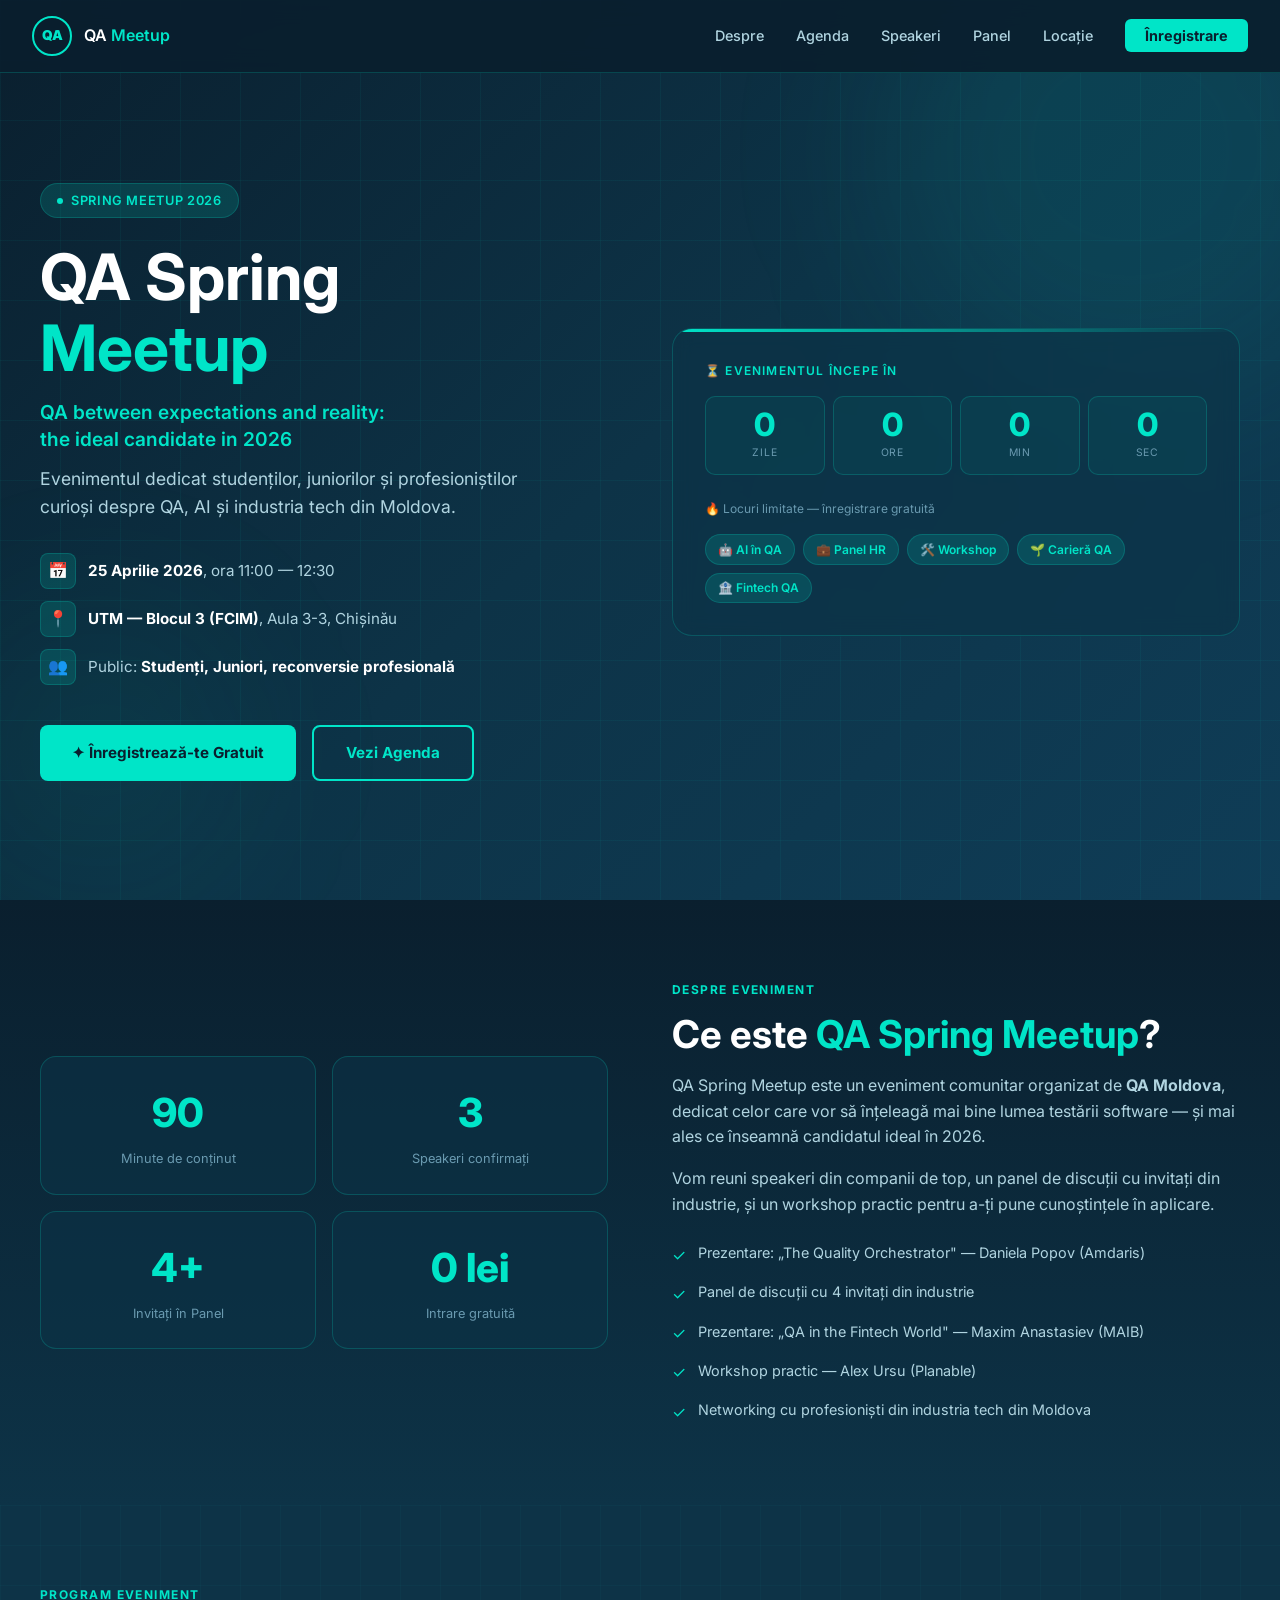
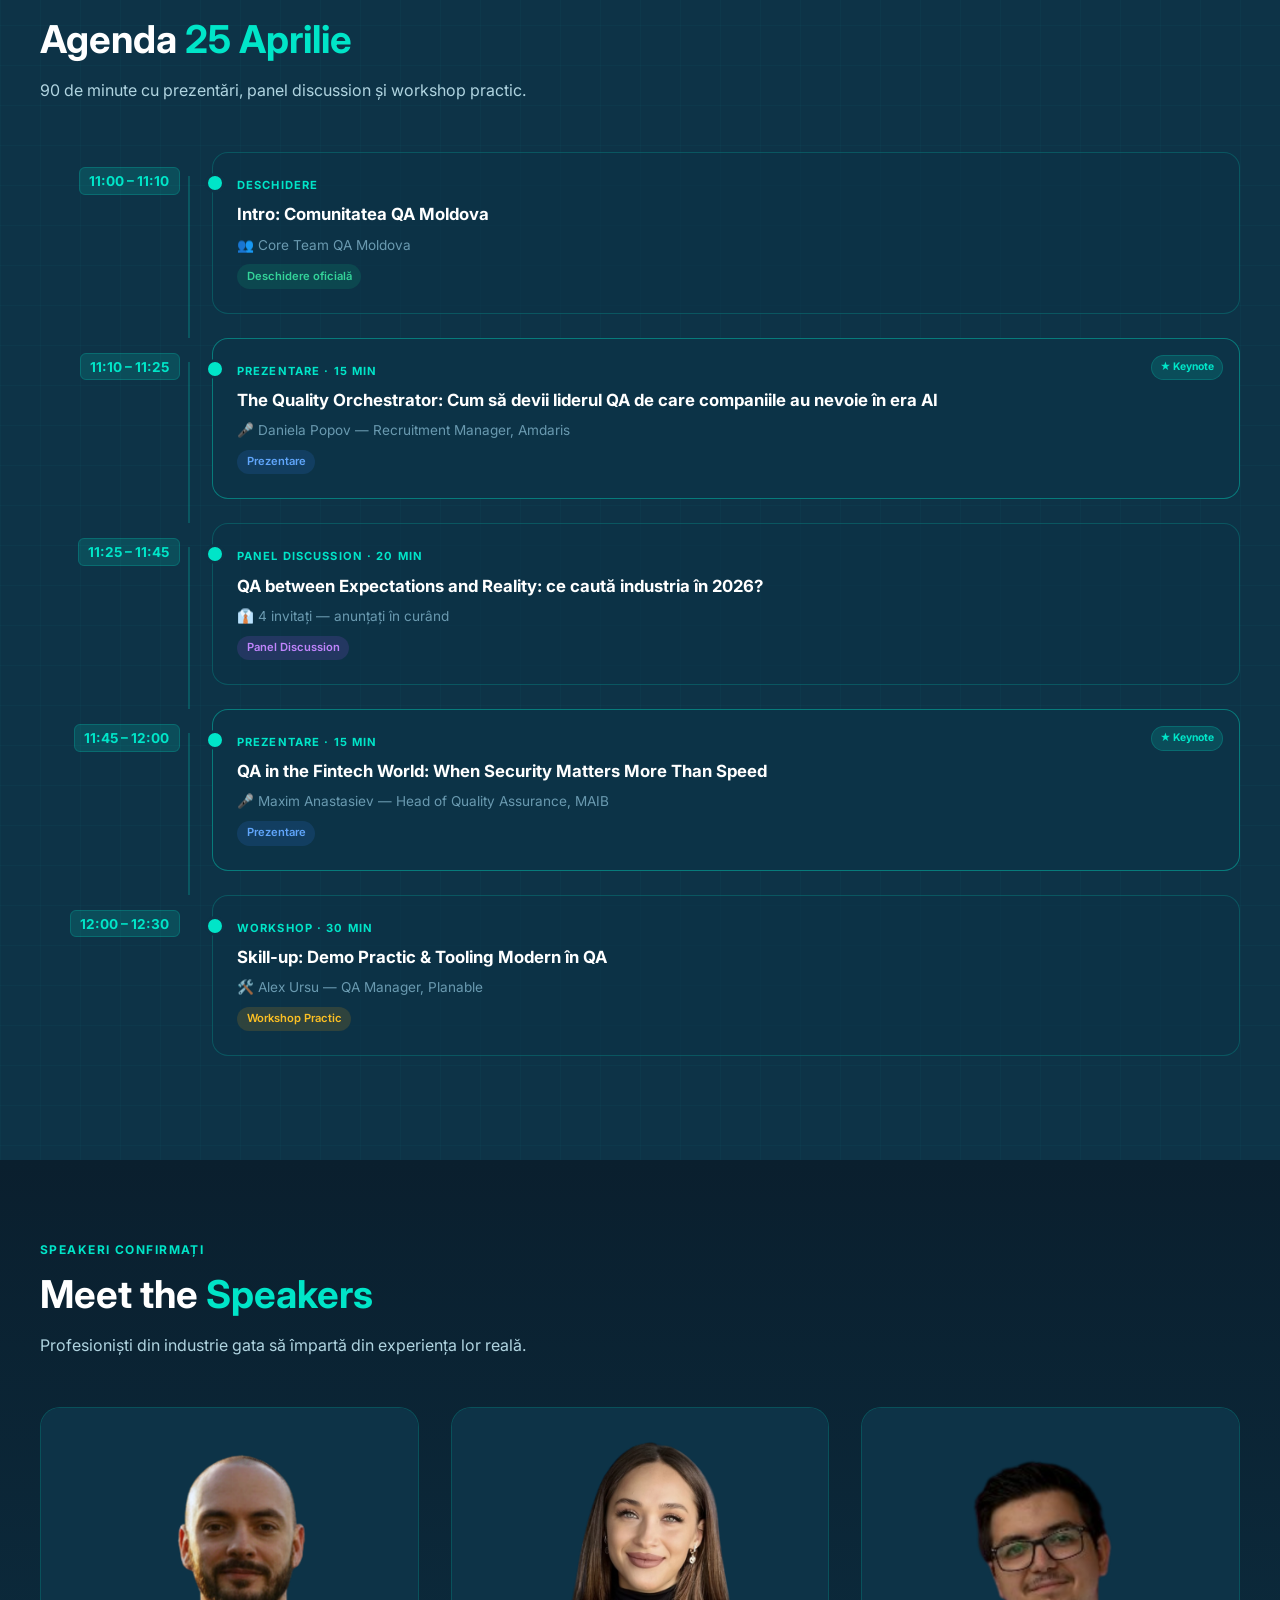
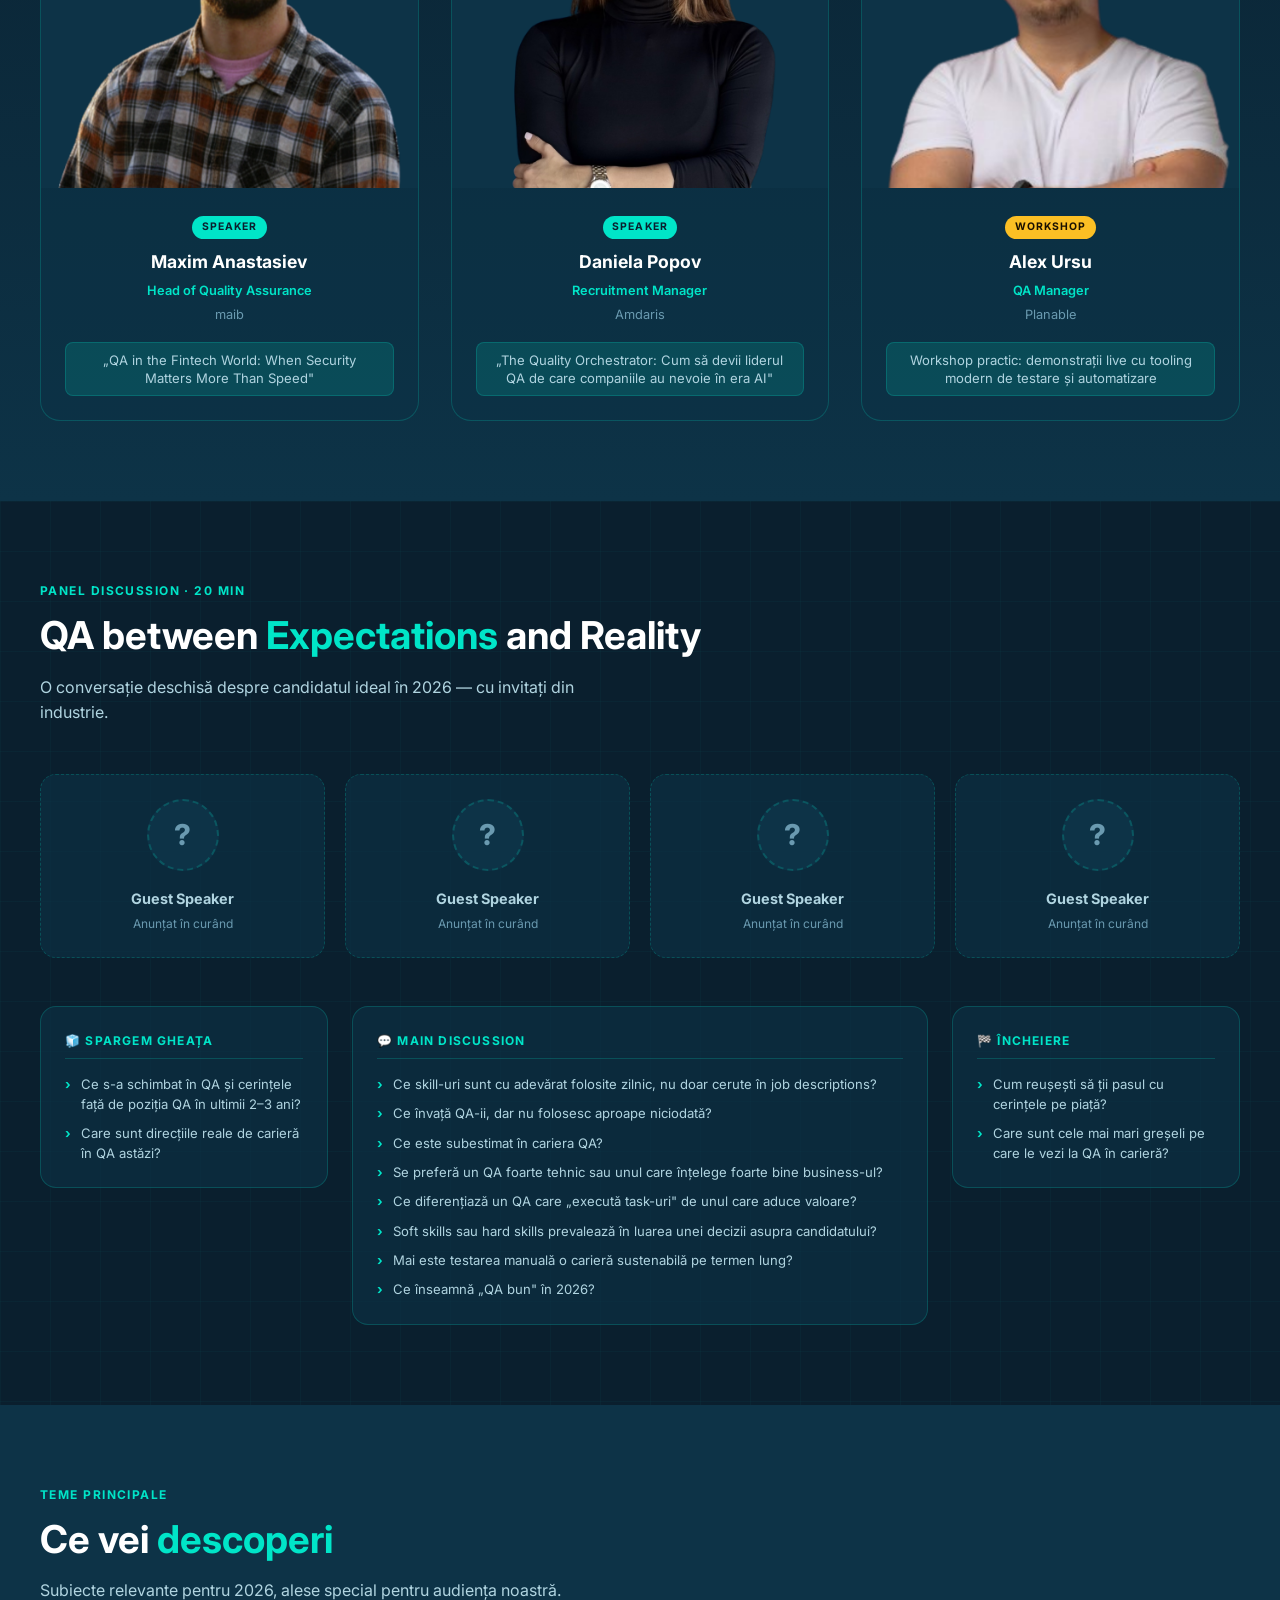
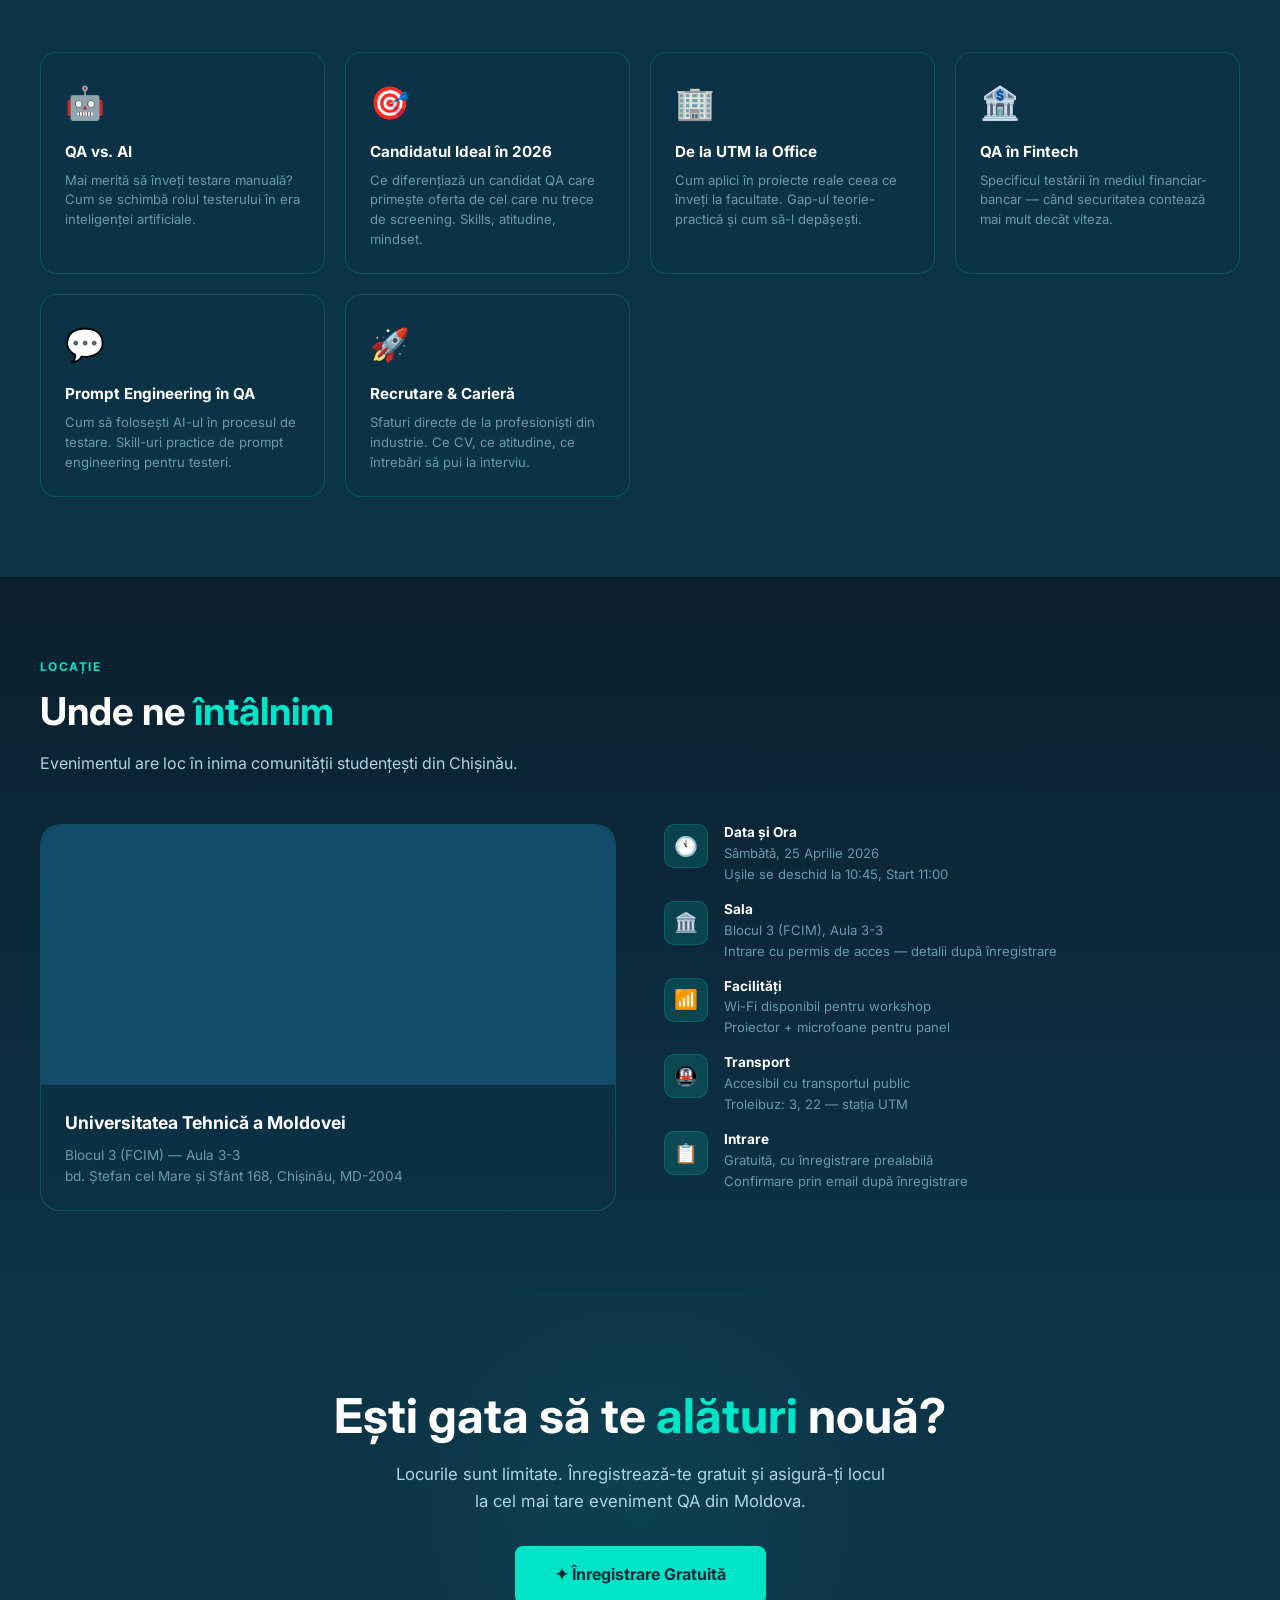
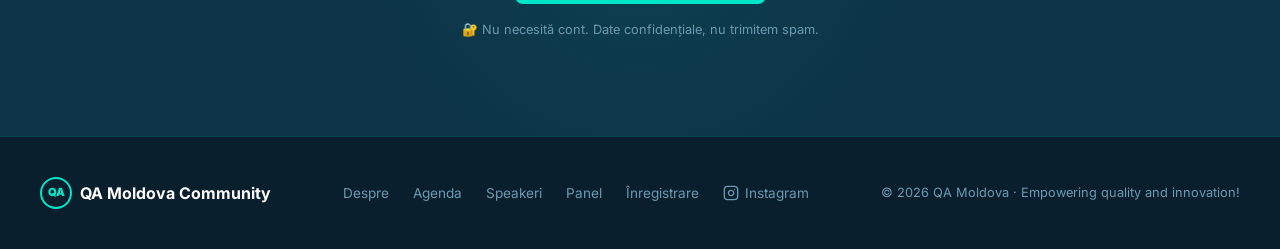
==== commit 6e03c1de: "Raise speaker photo alignment and add Google Sheets form integration - Adjust object-position to 20%" ====
--- a/index.html
+++ b/index.html
@@ -241,7 +241,7 @@
 
         <div class="speaker-card speaker-card--photo">
           <div class="speaker-photo-wrap">
-            <img src="images/maxim-anastasiev.jpg" alt="Maxim Anastasiev" class="speaker-photo" style="object-position: center 5%;" />
+            <img src="images/maxim-anastasiev.jpg" alt="Maxim Anastasiev" class="speaker-photo" style="object-position: center 20%;" />
           </div>
           <div class="speaker-info">
             <div class="speaker-badge">Speaker</div>
@@ -267,7 +267,7 @@
 
         <div class="speaker-card speaker-card--photo">
           <div class="speaker-photo-wrap">
-            <img src="images/alex-ursu.jpg" alt="Alex Ursu" class="speaker-photo" style="object-position: center 5%;" />
+            <img src="images/alex-ursu.jpg" alt="Alex Ursu" class="speaker-photo" style="object-position: center 20%;" />
           </div>
           <div class="speaker-info">
             <div class="speaker-badge speaker-badge--workshop">Workshop</div>
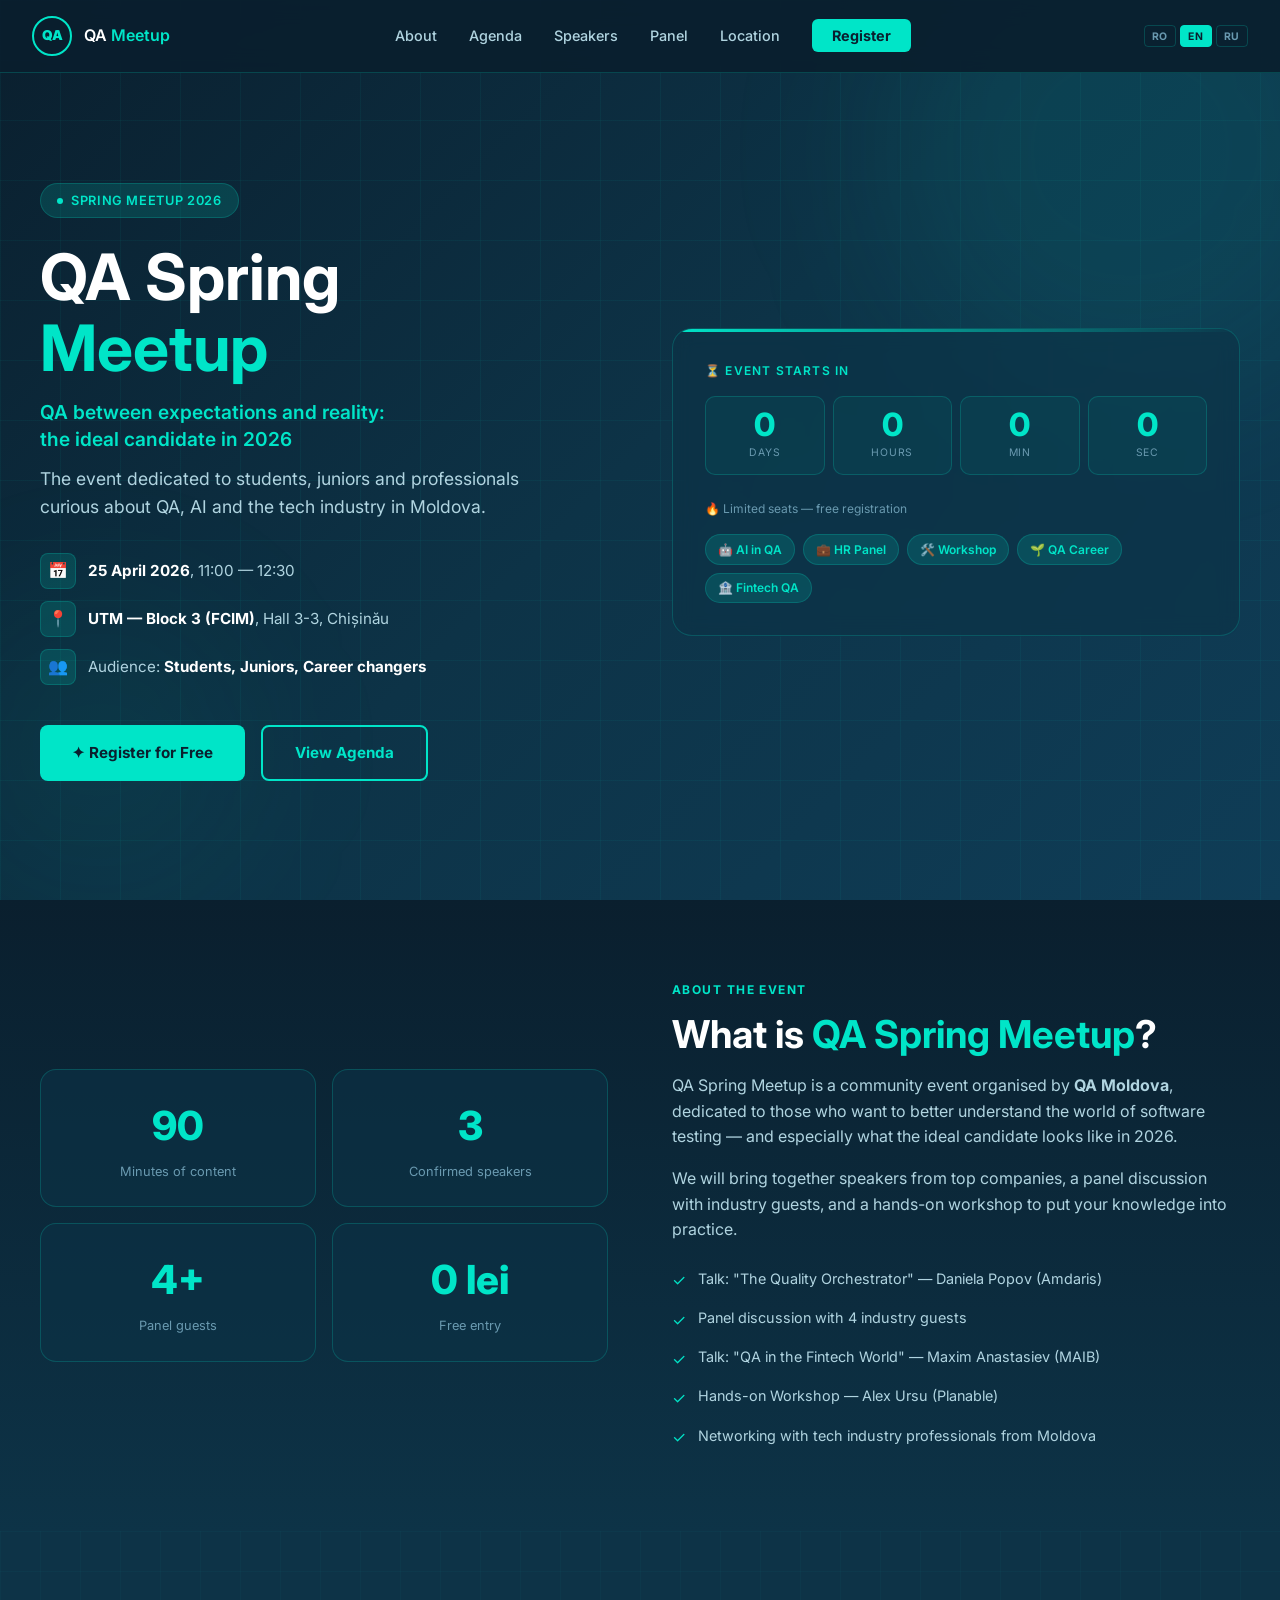
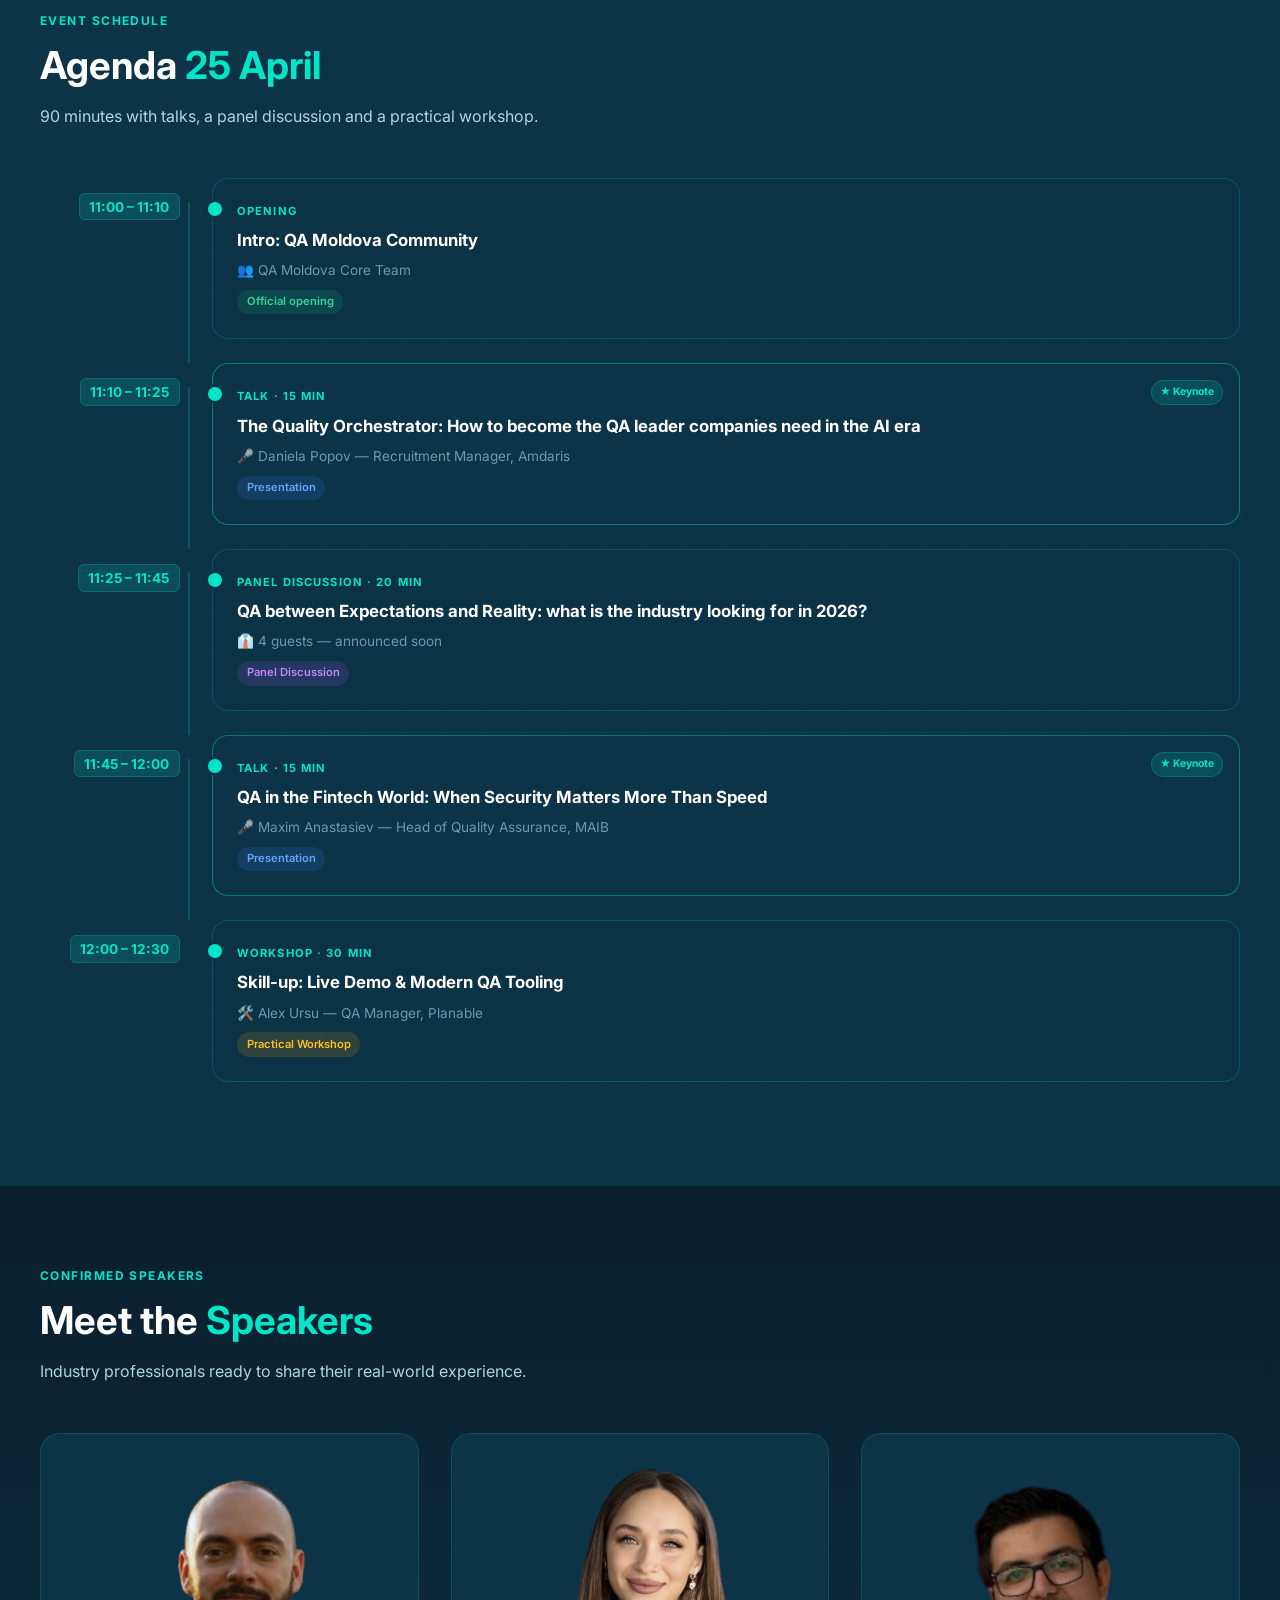
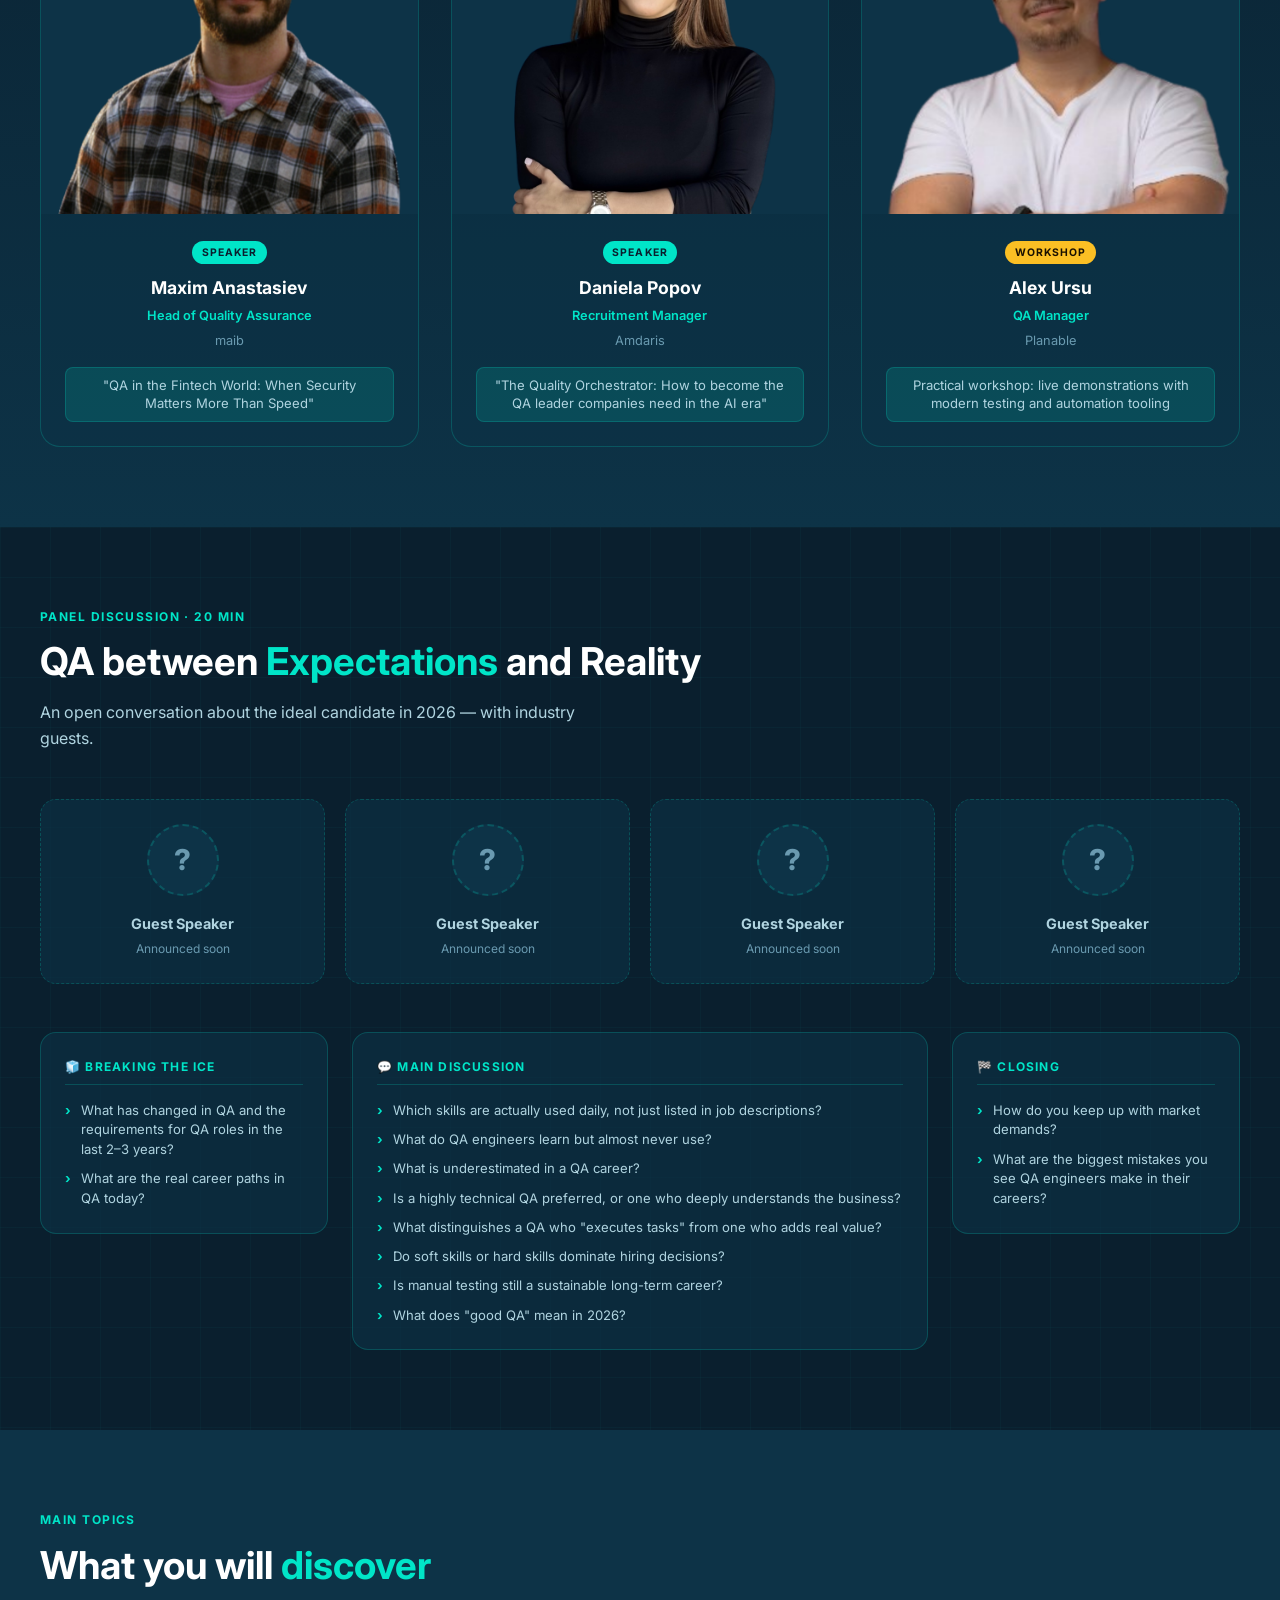
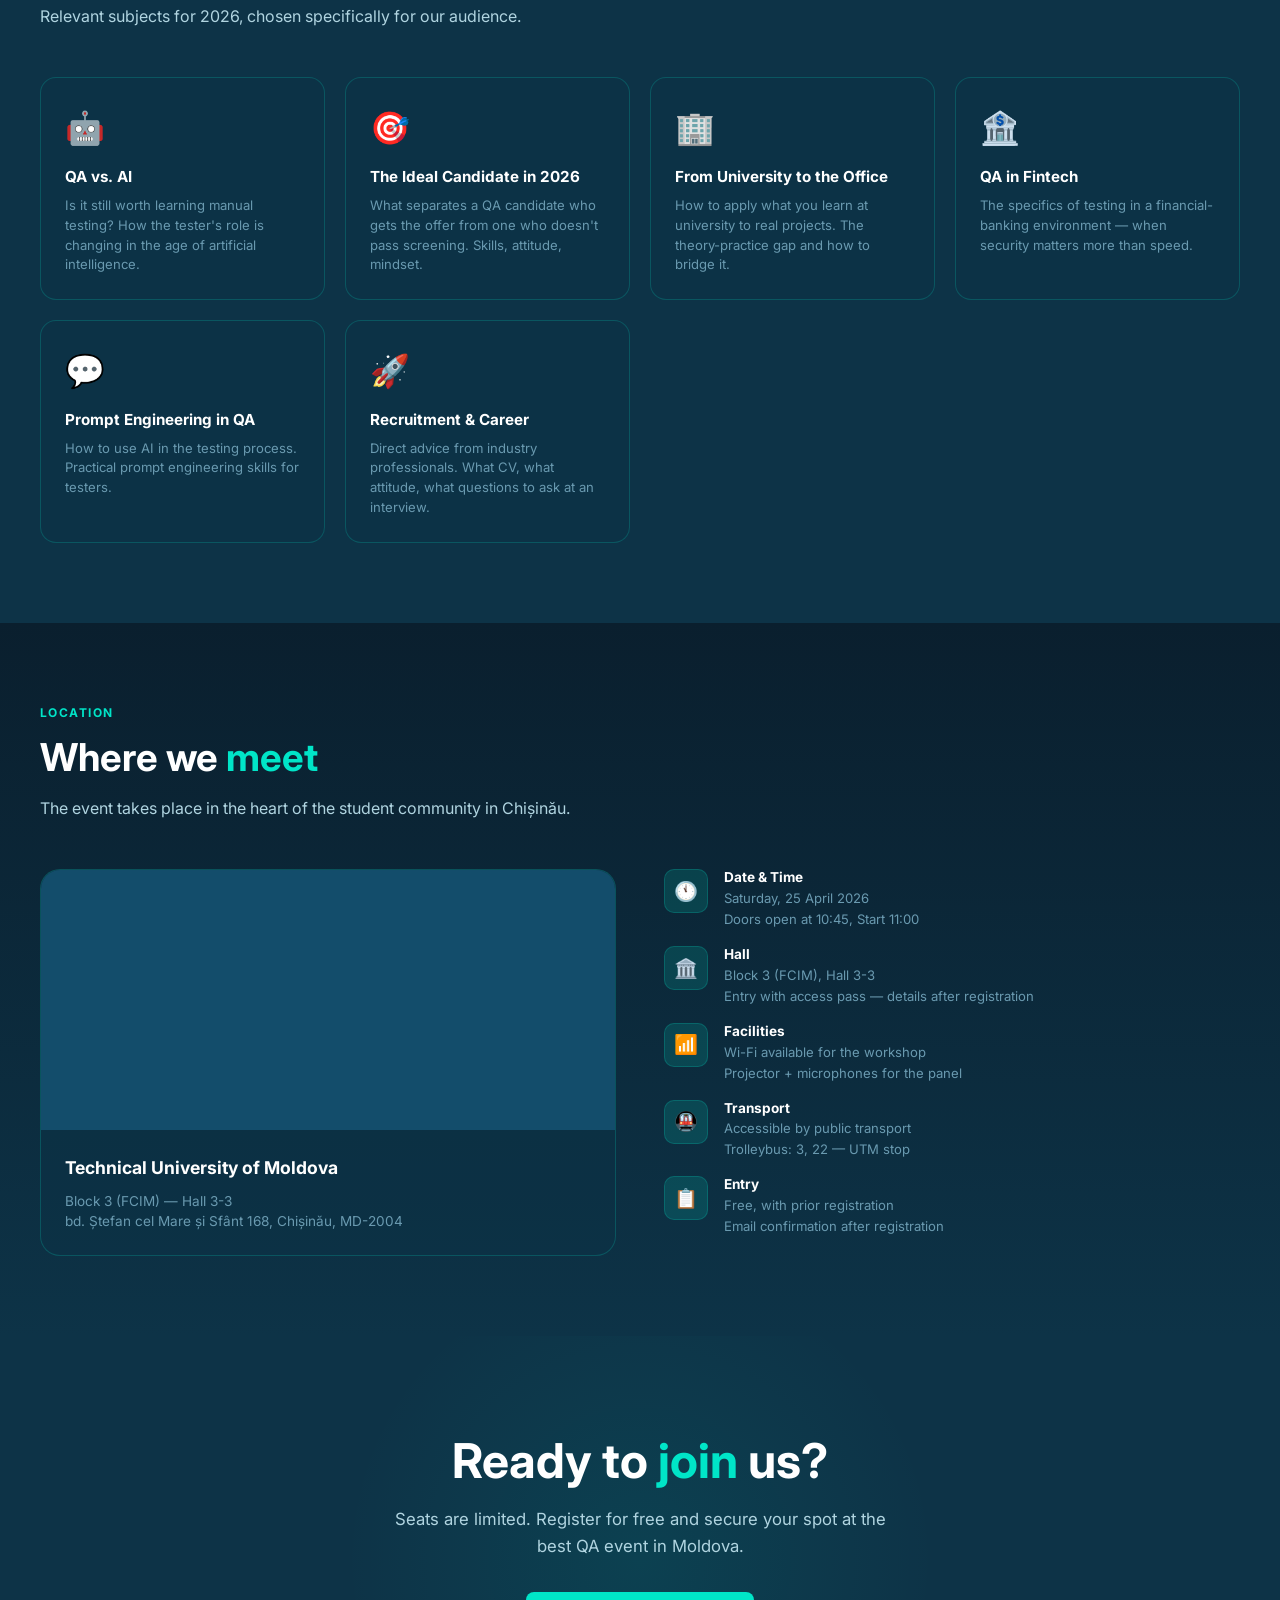
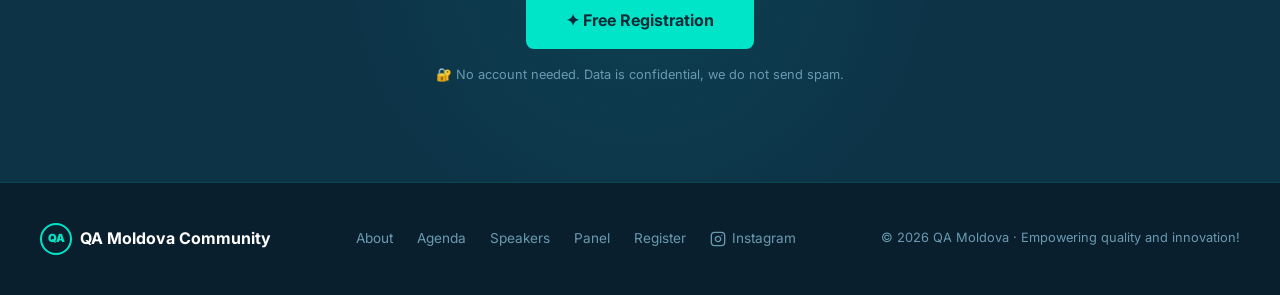
==== commit 5d7efc0b: "Add RO/EN/RU multilanguage support and Instagram visuals - i18n.js: 210 keys × 3 languages (Romanian" ====
--- a/index.html
+++ b/index.html
@@ -19,15 +19,20 @@
       <span class="nav-logo-text">QA <span>Meetup</span></span>
     </a>
     <ul class="nav-links" id="nav-links">
-      <li><a href="#about">Despre</a></li>
-      <li><a href="#agenda">Agenda</a></li>
-      <li><a href="#speakers">Speakeri</a></li>
-      <li><a href="#panel">Panel</a></li>
-      <li><a href="#location">Locație</a></li>
-      <li><a href="register.html" class="nav-cta">Înregistrare</a></li>
+      <li><a href="#about" data-i18n="nav_about">Despre</a></li>
+      <li><a href="#agenda" data-i18n="nav_agenda">Agenda</a></li>
+      <li><a href="#speakers" data-i18n="nav_speakers">Speakeri</a></li>
+      <li><a href="#panel" data-i18n="nav_panel">Panel</a></li>
+      <li><a href="#location" data-i18n="nav_location">Locație</a></li>
+      <li><a href="register.html" class="nav-cta" data-i18n="nav_register">Înregistrare</a></li>
     </ul>
     <div class="hamburger" id="hamburger" onclick="toggleMenu()">
       <span></span><span></span><span></span>
+    </div>
+    <div class="lang-switcher" id="lang-switcher">
+      <button class="lang-btn" data-lang="ro" onclick="setLang('ro')">RO</button>
+      <button class="lang-btn" data-lang="en" onclick="setLang('en')">EN</button>
+      <button class="lang-btn" data-lang="ru" onclick="setLang('ru')">RU</button>
     </div>
   </nav>
 
@@ -40,66 +45,66 @@
 
     <div class="hero-content">
       <div class="hero-text">
-        <div class="hero-badge">Spring Meetup 2026</div>
+        <div class="hero-badge" data-i18n="hero_badge">Spring Meetup 2026</div>
         <h1 class="hero-title">
           QA Spring
           <span class="accent">Meetup</span>
         </h1>
-        <p class="hero-tagline">QA between expectations and reality:<br>the ideal candidate in 2026</p>
-        <p class="hero-subtitle">
+        <p class="hero-tagline" data-i18n-html="hero_tagline">QA between expectations and reality:<br>the ideal candidate in 2026</p>
+        <p class="hero-subtitle" data-i18n="hero_subtitle">
           Evenimentul dedicat studenților, juniorilor și profesioniștilor curioși despre QA, AI și industria tech din Moldova.
         </p>
         <div class="hero-meta">
           <div class="hero-meta-item">
             <div class="icon">📅</div>
-            <div><strong>25 Aprilie 2026</strong>, ora 11:00 — 12:30</div>
+            <div data-i18n-html="hero_date_full"><strong>25 Aprilie 2026</strong>, ora 11:00 — 12:30</div>
           </div>
           <div class="hero-meta-item">
             <div class="icon">📍</div>
-            <div><strong>UTM — Blocul 3 (FCIM)</strong>, Aula 3-3, Chișinău</div>
+            <div data-i18n-html="hero_location_full"><strong>UTM — Blocul 3 (FCIM)</strong>, Aula 3-3, Chișinău</div>
           </div>
           <div class="hero-meta-item">
             <div class="icon">👥</div>
-            <div>Public: <strong>Studenți, Juniori, reconversie profesională</strong></div>
+            <div data-i18n-html="hero_audience_full">Public: <strong>Studenți, Juniori, reconversie profesională</strong></div>
           </div>
         </div>
         <div class="hero-actions">
-          <a href="register.html" class="btn btn-primary">
+          <a href="register.html" class="btn btn-primary" data-i18n="hero_cta">
             ✦ Înregistrează-te Gratuit
           </a>
-          <a href="#agenda" class="btn btn-outline">
+          <a href="#agenda" class="btn btn-outline" data-i18n="hero_btn_agenda">
             Vezi Agenda
           </a>
         </div>
       </div>
 
       <div class="hero-card">
-        <div class="countdown-label">⏳ Evenimentul începe în</div>
+        <div class="countdown-label" data-i18n="countdown_label">⏳ Evenimentul începe în</div>
         <div class="countdown" id="countdown">
           <div class="countdown-item">
             <span class="countdown-num" id="cd-days">--</span>
-            <div class="countdown-unit">Zile</div>
+            <div class="countdown-unit" data-i18n="countdown_days">Zile</div>
           </div>
           <div class="countdown-item">
             <span class="countdown-num" id="cd-hours">--</span>
-            <div class="countdown-unit">Ore</div>
+            <div class="countdown-unit" data-i18n="countdown_hours">Ore</div>
           </div>
           <div class="countdown-item">
             <span class="countdown-num" id="cd-minutes">--</span>
-            <div class="countdown-unit">Min</div>
+            <div class="countdown-unit" data-i18n="countdown_min">Min</div>
           </div>
           <div class="countdown-item">
             <span class="countdown-num" id="cd-seconds">--</span>
-            <div class="countdown-unit">Sec</div>
-          </div>
-        </div>
-        <div style="font-size:0.75rem;color:var(--text-muted);margin-bottom:1rem;">🔥 Locuri limitate — înregistrare gratuită</div>
+            <div class="countdown-unit" data-i18n="countdown_sec">Sec</div>
+          </div>
+        </div>
+        <div style="font-size:0.75rem;color:var(--text-muted);margin-bottom:1rem;" data-i18n="countdown_note">🔥 Locuri limitate — înregistrare gratuită</div>
         <div class="hero-tags">
-          <span class="tag">🤖 AI în QA</span>
-          <span class="tag">💼 Panel HR</span>
-          <span class="tag">🛠️ Workshop</span>
-          <span class="tag">🌱 Carieră QA</span>
-          <span class="tag">🏦 Fintech QA</span>
+          <span class="tag" data-i18n="tag_ai">🤖 AI în QA</span>
+          <span class="tag" data-i18n="tag_hr">💼 Panel HR</span>
+          <span class="tag" data-i18n="tag_workshop">🛠️ Workshop</span>
+          <span class="tag" data-i18n="tag_career">🌱 Carieră QA</span>
+          <span class="tag" data-i18n="tag_fintech">🏦 Fintech QA</span>
         </div>
       </div>
     </div>
@@ -112,50 +117,50 @@
         <div class="about-stats">
           <div class="stat-card">
             <span class="stat-num">90</span>
-            <div class="stat-label">Minute de conținut</div>
+            <div class="stat-label" data-i18n="stat_min_label">Minute de conținut</div>
           </div>
           <div class="stat-card">
             <span class="stat-num">3</span>
-            <div class="stat-label">Speakeri confirmați</div>
+            <div class="stat-label" data-i18n="stat_speakers_label">Speakeri confirmați</div>
           </div>
           <div class="stat-card">
             <span class="stat-num">4+</span>
-            <div class="stat-label">Invitați în Panel</div>
+            <div class="stat-label" data-i18n="stat_panel_label">Invitați în Panel</div>
           </div>
           <div class="stat-card">
             <span class="stat-num">0 lei</span>
-            <div class="stat-label">Intrare gratuită</div>
+            <div class="stat-label" data-i18n="stat_free_label">Intrare gratuită</div>
           </div>
         </div>
         <div class="about-text">
-          <div class="section-label">Despre Eveniment</div>
-          <h2 class="section-title">Ce este <span class="accent">QA Spring Meetup</span>?</h2>
-          <p>
+          <div class="section-label" data-i18n="about_section_label">Despre Eveniment</div>
+          <h2 class="section-title" data-i18n-html="about_title">Ce este <span class="accent">QA Spring Meetup</span>?</h2>
+          <p data-i18n-html="about_p1">
             QA Spring Meetup este un eveniment comunitar organizat de <strong>QA Moldova</strong>, dedicat celor care vor să înțeleagă mai bine lumea testării software — și mai ales ce înseamnă candidatul ideal în 2026.
           </p>
-          <p>
+          <p data-i18n-html="about_p2">
             Vom reuni speakeri din companii de top, un panel de discuții cu invitați din industrie, și un workshop practic pentru a-ți pune cunoștințele în aplicare.
           </p>
           <div class="about-highlights">
             <div class="highlight-item">
               <span class="check">✓</span>
-              <span>Prezentare: „The Quality Orchestrator" — Daniela Popov (Amdaris)</span>
+              <span data-i18n="h1">Prezentare: „The Quality Orchestrator" — Daniela Popov (Amdaris)</span>
             </div>
             <div class="highlight-item">
               <span class="check">✓</span>
-              <span>Panel de discuții cu 4 invitați din industrie</span>
+              <span data-i18n="h2">Panel de discuții cu 4 invitați din industrie</span>
             </div>
             <div class="highlight-item">
               <span class="check">✓</span>
-              <span>Prezentare: „QA in the Fintech World" — Maxim Anastasiev (MAIB)</span>
+              <span data-i18n="h3">Prezentare: „QA in the Fintech World" — Maxim Anastasiev (MAIB)</span>
             </div>
             <div class="highlight-item">
               <span class="check">✓</span>
-              <span>Workshop practic — Alex Ursu (Planable)</span>
+              <span data-i18n="h4">Workshop practic — Alex Ursu (Planable)</span>
             </div>
             <div class="highlight-item">
               <span class="check">✓</span>
-              <span>Networking cu profesioniști din industria tech din Moldova</span>
+              <span data-i18n="h5">Networking cu profesioniști din industria tech din Moldova</span>
             </div>
           </div>
         </div>
@@ -167,9 +172,9 @@
   <section class="agenda" id="agenda">
     <div class="container">
       <div class="section-header">
-        <div class="section-label">Program Eveniment</div>
-        <h2 class="section-title">Agenda <span class="accent">25 Aprilie</span></h2>
-        <p class="section-desc">90 de minute cu prezentări, panel discussion și workshop practic.</p>
+        <div class="section-label" data-i18n="agenda_label">Program Eveniment</div>
+        <h2 class="section-title" data-i18n-html="agenda_title">Agenda <span class="accent">25 Aprilie</span></h2>
+        <p class="section-desc" data-i18n="agenda_desc">90 de minute cu prezentări, panel discussion și workshop practic.</p>
       </div>
 
       <div class="agenda-timeline">
@@ -177,50 +182,50 @@
         <div class="agenda-item">
           <div class="agenda-time"><span>11:00 – 11:10</span></div>
           <div class="agenda-card">
-            <div class="agenda-segment">Deschidere</div>
-            <div class="agenda-title">Intro: Comunitatea QA Moldova</div>
-            <div class="agenda-speakers">👥 Core Team QA Moldova</div>
-            <span class="agenda-format format-opening">Deschidere oficială</span>
+            <div class="agenda-segment" data-i18n="agenda_seg_1">Deschidere</div>
+            <div class="agenda-title" data-i18n="agenda_title_1">Intro: Comunitatea QA Moldova</div>
+            <div class="agenda-speakers" data-i18n="agenda_spk_1">👥 Core Team QA Moldova</div>
+            <span class="agenda-format format-opening" data-i18n="agenda_format_1">Deschidere oficială</span>
           </div>
         </div>
 
         <div class="agenda-item">
           <div class="agenda-time"><span>11:10 – 11:25</span></div>
           <div class="agenda-card agenda-card--featured">
-            <div class="agenda-segment">Prezentare · 15 min</div>
-            <div class="agenda-title">The Quality Orchestrator: Cum să devii liderul QA de care companiile au nevoie în era AI</div>
-            <div class="agenda-speakers">🎤 Daniela Popov — Recruitment Manager, Amdaris</div>
-            <span class="agenda-format format-presentation">Prezentare</span>
+            <div class="agenda-segment" data-i18n="agenda_seg_2">Prezentare · 15 min</div>
+            <div class="agenda-title" data-i18n="agenda_title_2">The Quality Orchestrator: Cum să devii liderul QA de care companiile au nevoie în era AI</div>
+            <div class="agenda-speakers" data-i18n="agenda_spk_2">🎤 Daniela Popov — Recruitment Manager, Amdaris</div>
+            <span class="agenda-format format-presentation" data-i18n="agenda_format_2">Prezentare</span>
           </div>
         </div>
 
         <div class="agenda-item">
           <div class="agenda-time"><span>11:25 – 11:45</span></div>
           <div class="agenda-card">
-            <div class="agenda-segment">Panel Discussion · 20 min</div>
-            <div class="agenda-title">QA between Expectations and Reality: ce caută industria în 2026?</div>
-            <div class="agenda-speakers">👔 4 invitați — anunțați în curând</div>
-            <span class="agenda-format format-panel">Panel Discussion</span>
+            <div class="agenda-segment" data-i18n="agenda_seg_3">Panel Discussion · 20 min</div>
+            <div class="agenda-title" data-i18n="agenda_title_3">QA between Expectations and Reality: ce caută industria în 2026?</div>
+            <div class="agenda-speakers" data-i18n="agenda_spk_3">👔 4 invitați — anunțați în curând</div>
+            <span class="agenda-format format-panel" data-i18n="agenda_format_3">Panel Discussion</span>
           </div>
         </div>
 
         <div class="agenda-item">
           <div class="agenda-time"><span>11:45 – 12:00</span></div>
           <div class="agenda-card agenda-card--featured">
-            <div class="agenda-segment">Prezentare · 15 min</div>
-            <div class="agenda-title">QA in the Fintech World: When Security Matters More Than Speed</div>
-            <div class="agenda-speakers">🎤 Maxim Anastasiev — Head of Quality Assurance, MAIB</div>
-            <span class="agenda-format format-presentation">Prezentare</span>
+            <div class="agenda-segment" data-i18n="agenda_seg_4">Prezentare · 15 min</div>
+            <div class="agenda-title" data-i18n="agenda_title_4">QA in the Fintech World: When Security Matters More Than Speed</div>
+            <div class="agenda-speakers" data-i18n="agenda_spk_4">🎤 Maxim Anastasiev — Head of Quality Assurance, MAIB</div>
+            <span class="agenda-format format-presentation" data-i18n="agenda_format_4">Prezentare</span>
           </div>
         </div>
 
         <div class="agenda-item">
           <div class="agenda-time"><span>12:00 – 12:30</span></div>
           <div class="agenda-card">
-            <div class="agenda-segment">Workshop · 30 min</div>
-            <div class="agenda-title">Skill-up: Demo Practic & Tooling Modern în QA</div>
-            <div class="agenda-speakers">🛠️ Alex Ursu — QA Manager, Planable</div>
-            <span class="agenda-format format-workshop">Workshop Practic</span>
+            <div class="agenda-segment" data-i18n="agenda_seg_5">Workshop · 30 min</div>
+            <div class="agenda-title" data-i18n="agenda_title_5">Skill-up: Demo Practic & Tooling Modern în QA</div>
+            <div class="agenda-speakers" data-i18n="agenda_spk_5">🛠️ Alex Ursu — QA Manager, Planable</div>
+            <span class="agenda-format format-workshop" data-i18n="agenda_format_5">Workshop Practic</span>
           </div>
         </div>
 
@@ -232,9 +237,9 @@
   <section class="speakers" id="speakers">
     <div class="container">
       <div class="section-header">
-        <div class="section-label">Speakeri Confirmați</div>
-        <h2 class="section-title">Meet the <span class="accent">Speakers</span></h2>
-        <p class="section-desc">Profesioniști din industrie gata să împartă din experiența lor reală.</p>
+        <div class="section-label" data-i18n="speakers_label">Speakeri Confirmați</div>
+        <h2 class="section-title" data-i18n-html="speakers_title">Meet the <span class="accent">Speakers</span></h2>
+        <p class="section-desc" data-i18n="speakers_desc">Profesioniști din industrie gata să împartă din experiența lor reală.</p>
       </div>
 
       <div class="speakers-grid speakers-grid--3">
@@ -244,11 +249,11 @@
             <img src="images/maxim-anastasiev.jpg" alt="Maxim Anastasiev" class="speaker-photo" style="object-position: center 20%;" />
           </div>
           <div class="speaker-info">
-            <div class="speaker-badge">Speaker</div>
+            <div class="speaker-badge" data-i18n="speaker_badge_speaker">Speaker</div>
             <div class="speaker-name">Maxim Anastasiev</div>
             <div class="speaker-role">Head of Quality Assurance</div>
             <div class="speaker-company">maib</div>
-            <div class="speaker-topic">„QA in the Fintech World: When Security Matters More Than Speed"</div>
+            <div class="speaker-topic" data-i18n="speaker_topic_maxim">„QA in the Fintech World: When Security Matters More Than Speed"</div>
           </div>
         </div>
 
@@ -257,11 +262,11 @@
             <img src="images/daniela-popov.jpg" alt="Daniela Popov" class="speaker-photo" />
           </div>
           <div class="speaker-info">
-            <div class="speaker-badge">Speaker</div>
+            <div class="speaker-badge" data-i18n="speaker_badge_speaker">Speaker</div>
             <div class="speaker-name">Daniela Popov</div>
             <div class="speaker-role">Recruitment Manager</div>
             <div class="speaker-company">Amdaris</div>
-            <div class="speaker-topic">„The Quality Orchestrator: Cum să devii liderul QA de care companiile au nevoie în era AI"</div>
+            <div class="speaker-topic" data-i18n="speaker_topic_daniela">„The Quality Orchestrator: Cum să devii liderul QA de care companiile au nevoie în era AI"</div>
           </div>
         </div>
 
@@ -270,11 +275,11 @@
             <img src="images/alex-ursu.jpg" alt="Alex Ursu" class="speaker-photo" style="object-position: center 20%;" />
           </div>
           <div class="speaker-info">
-            <div class="speaker-badge speaker-badge--workshop">Workshop</div>
+            <div class="speaker-badge speaker-badge--workshop" data-i18n="speaker_badge_workshop">Workshop</div>
             <div class="speaker-name">Alex Ursu</div>
             <div class="speaker-role">QA Manager</div>
             <div class="speaker-company">Planable</div>
-            <div class="speaker-topic">Workshop practic: demonstrații live cu tooling modern de testare și automatizare</div>
+            <div class="speaker-topic" data-i18n="speaker_topic_alex">Workshop practic: demonstrații live cu tooling modern de testare și automatizare</div>
           </div>
         </div>
 
@@ -286,9 +291,9 @@
   <section class="panel-section" id="panel">
     <div class="container">
       <div class="section-header">
-        <div class="section-label">Panel Discussion · 20 min</div>
-        <h2 class="section-title">QA between <span class="accent">Expectations</span> and Reality</h2>
-        <p class="section-desc">O conversație deschisă despre candidatul ideal în 2026 — cu invitați din industrie.</p>
+        <div class="section-label" data-i18n="panel_label">Panel Discussion · 20 min</div>
+        <h2 class="section-title" data-i18n-html="panel_title">QA between <span class="accent">Expectations</span> and Reality</h2>
+        <p class="section-desc" data-i18n="panel_desc">O conversație deschisă despre candidatul ideal în 2026 — cu invitați din industrie.</p>
       </div>
 
       <!-- Guest speakers TBD -->
@@ -296,52 +301,52 @@
         <div class="panel-guest-card panel-guest-card--tbd">
           <div class="panel-guest-avatar">?</div>
           <div class="panel-guest-name">Guest Speaker</div>
-          <div class="panel-guest-company">Anunțat în curând</div>
+          <div class="panel-guest-company" data-i18n="panel_tbd_company">Anunțat în curând</div>
         </div>
         <div class="panel-guest-card panel-guest-card--tbd">
           <div class="panel-guest-avatar">?</div>
           <div class="panel-guest-name">Guest Speaker</div>
-          <div class="panel-guest-company">Anunțat în curând</div>
+          <div class="panel-guest-company" data-i18n="panel_tbd_company">Anunțat în curând</div>
         </div>
         <div class="panel-guest-card panel-guest-card--tbd">
           <div class="panel-guest-avatar">?</div>
           <div class="panel-guest-name">Guest Speaker</div>
-          <div class="panel-guest-company">Anunțat în curând</div>
+          <div class="panel-guest-company" data-i18n="panel_tbd_company">Anunțat în curând</div>
         </div>
         <div class="panel-guest-card panel-guest-card--tbd">
           <div class="panel-guest-avatar">?</div>
           <div class="panel-guest-name">Guest Speaker</div>
-          <div class="panel-guest-company">Anunțat în curând</div>
+          <div class="panel-guest-company" data-i18n="panel_tbd_company">Anunțat în curând</div>
         </div>
       </div>
 
       <!-- Panel questions -->
       <div class="panel-questions">
         <div class="panel-block">
-          <div class="panel-block-label">🧊 Spargem gheața</div>
+          <div class="panel-block-label" data-i18n="panel_block1_label">🧊 Spargem gheața</div>
           <ul class="panel-q-list">
-            <li>Ce s-a schimbat în QA și cerințele față de poziția QA în ultimii 2–3 ani?</li>
-            <li>Care sunt direcțiile reale de carieră în QA astăzi?</li>
+            <li data-i18n="panel_q1_1">Ce s-a schimbat în QA și cerințele față de poziția QA în ultimii 2–3 ani?</li>
+            <li data-i18n="panel_q1_2">Care sunt direcțiile reale de carieră în QA astăzi?</li>
           </ul>
         </div>
         <div class="panel-block">
-          <div class="panel-block-label">💬 Main Discussion</div>
+          <div class="panel-block-label" data-i18n="panel_block2_label">💬 Main Discussion</div>
           <ul class="panel-q-list">
-            <li>Ce skill-uri sunt cu adevărat folosite zilnic, nu doar cerute în job descriptions?</li>
-            <li>Ce învață QA-ii, dar nu folosesc aproape niciodată?</li>
-            <li>Ce este subestimat în cariera QA?</li>
-            <li>Se preferă un QA foarte tehnic sau unul care înțelege foarte bine business-ul?</li>
-            <li>Ce diferențiază un QA care „execută task-uri" de unul care aduce valoare?</li>
-            <li>Soft skills sau hard skills prevalează în luarea unei decizii asupra candidatului?</li>
-            <li>Mai este testarea manuală o carieră sustenabilă pe termen lung?</li>
-            <li>Ce înseamnă „QA bun" în 2026?</li>
+            <li data-i18n="panel_q2_1">Ce skill-uri sunt cu adevărat folosite zilnic, nu doar cerute în job descriptions?</li>
+            <li data-i18n="panel_q2_2">Ce învață QA-ii, dar nu folosesc aproape niciodată?</li>
+            <li data-i18n="panel_q2_3">Ce este subestimat în cariera QA?</li>
+            <li data-i18n="panel_q2_4">Se preferă un QA foarte tehnic sau unul care înțelege foarte bine business-ul?</li>
+            <li data-i18n="panel_q2_5">Ce diferențiază un QA care „execută task-uri" de unul care aduce valoare?</li>
+            <li data-i18n="panel_q2_6">Soft skills sau hard skills prevalează în luarea unei decizii asupra candidatului?</li>
+            <li data-i18n="panel_q2_7">Mai este testarea manuală o carieră sustenabilă pe termen lung?</li>
+            <li data-i18n="panel_q2_8">Ce înseamnă „QA bun" în 2026?</li>
           </ul>
         </div>
         <div class="panel-block">
-          <div class="panel-block-label">🏁 Încheiere</div>
+          <div class="panel-block-label" data-i18n="panel_block3_label">🏁 Încheiere</div>
           <ul class="panel-q-list">
-            <li>Cum reușești să ții pasul cu cerințele pe piață?</li>
-            <li>Care sunt cele mai mari greșeli pe care le vezi la QA în carieră?</li>
+            <li data-i18n="panel_q3_1">Cum reușești să ții pasul cu cerințele pe piață?</li>
+            <li data-i18n="panel_q3_2">Care sunt cele mai mari greșeli pe care le vezi la QA în carieră?</li>
           </ul>
         </div>
       </div>
@@ -352,41 +357,41 @@
   <section class="topics" id="topics">
     <div class="container">
       <div class="section-header">
-        <div class="section-label">Teme Principale</div>
-        <h2 class="section-title">Ce vei <span class="accent">descoperi</span></h2>
-        <p class="section-desc">Subiecte relevante pentru 2026, alese special pentru audiența noastră.</p>
+        <div class="section-label" data-i18n="topics_label">Teme Principale</div>
+        <h2 class="section-title" data-i18n-html="topics_title">Ce vei <span class="accent">descoperi</span></h2>
+        <p class="section-desc" data-i18n="topics_desc">Subiecte relevante pentru 2026, alese special pentru audiența noastră.</p>
       </div>
 
       <div class="topics-grid">
         <div class="topic-card">
           <div class="topic-icon">🤖</div>
-          <div class="topic-title">QA vs. AI</div>
-          <div class="topic-desc">Mai merită să înveți testare manuală? Cum se schimbă rolul testerului în era inteligenței artificiale.</div>
+          <div class="topic-title" data-i18n="topic1_title">QA vs. AI</div>
+          <div class="topic-desc" data-i18n="topic1_desc">Mai merită să înveți testare manuală? Cum se schimbă rolul testerului în era inteligenței artificiale.</div>
         </div>
         <div class="topic-card">
           <div class="topic-icon">🎯</div>
-          <div class="topic-title">Candidatul Ideal în 2026</div>
-          <div class="topic-desc">Ce diferențiază un candidat QA care primește oferta de cel care nu trece de screening. Skills, atitudine, mindset.</div>
+          <div class="topic-title" data-i18n="topic2_title">Candidatul Ideal în 2026</div>
+          <div class="topic-desc" data-i18n="topic2_desc">Ce diferențiază un candidat QA care primește oferta de cel care nu trece de screening. Skills, atitudine, mindset.</div>
         </div>
         <div class="topic-card">
           <div class="topic-icon">🏢</div>
-          <div class="topic-title">De la UTM la Office</div>
-          <div class="topic-desc">Cum aplici în proiecte reale ceea ce înveți la facultate. Gap-ul teorie-practică și cum să-l depășești.</div>
+          <div class="topic-title" data-i18n="topic3_title">De la UTM la Office</div>
+          <div class="topic-desc" data-i18n="topic3_desc">Cum aplici în proiecte reale ceea ce înveți la facultate. Gap-ul teorie-practică și cum să-l depășești.</div>
         </div>
         <div class="topic-card">
           <div class="topic-icon">🏦</div>
-          <div class="topic-title">QA în Fintech</div>
-          <div class="topic-desc">Specificul testării în mediul financiar-bancar — când securitatea contează mai mult decât viteza.</div>
+          <div class="topic-title" data-i18n="topic4_title">QA în Fintech</div>
+          <div class="topic-desc" data-i18n="topic4_desc">Specificul testării în mediul financiar-bancar — când securitatea contează mai mult decât viteza.</div>
         </div>
         <div class="topic-card">
           <div class="topic-icon">💬</div>
-          <div class="topic-title">Prompt Engineering în QA</div>
-          <div class="topic-desc">Cum să folosești AI-ul în procesul de testare. Skill-uri practice de prompt engineering pentru testeri.</div>
+          <div class="topic-title" data-i18n="topic5_title">Prompt Engineering în QA</div>
+          <div class="topic-desc" data-i18n="topic5_desc">Cum să folosești AI-ul în procesul de testare. Skill-uri practice de prompt engineering pentru testeri.</div>
         </div>
         <div class="topic-card">
           <div class="topic-icon">🚀</div>
-          <div class="topic-title">Recrutare & Carieră</div>
-          <div class="topic-desc">Sfaturi directe de la profesioniști din industrie. Ce CV, ce atitudine, ce întrebări să pui la interviu.</div>
+          <div class="topic-title" data-i18n="topic6_title">Recrutare & Carieră</div>
+          <div class="topic-desc" data-i18n="topic6_desc">Sfaturi directe de la profesioniști din industrie. Ce CV, ce atitudine, ce întrebări să pui la interviu.</div>
         </div>
       </div>
     </div>
@@ -396,9 +401,9 @@
   <section class="location" id="location">
     <div class="container">
       <div class="section-header">
-        <div class="section-label">Locație</div>
-        <h2 class="section-title">Unde ne <span class="accent">întâlnim</span></h2>
-        <p class="section-desc">Evenimentul are loc în inima comunității studențești din Chișinău.</p>
+        <div class="section-label" data-i18n="loc_label">Locație</div>
+        <h2 class="section-title" data-i18n-html="loc_title">Unde ne <span class="accent">întâlnim</span></h2>
+        <p class="section-desc" data-i18n="loc_desc">Evenimentul are loc în inima comunității studențești din Chișinău.</p>
       </div>
 
       <div class="location-grid">
@@ -413,8 +418,8 @@
             </iframe>
           </div>
           <div class="location-details">
-            <div class="location-name">Universitatea Tehnică a Moldovei</div>
-            <div class="location-address">Blocul 3 (FCIM) — Aula 3-3<br>bd. Ștefan cel Mare și Sfânt 168, Chișinău, MD-2004</div>
+            <div class="location-name" data-i18n="loc_name">Universitatea Tehnică a Moldovei</div>
+            <div class="location-address" data-i18n-html="loc_address">Blocul 3 (FCIM) — Aula 3-3<br>bd. Ștefan cel Mare și Sfânt 168, Chișinău, MD-2004</div>
           </div>
         </div>
 
@@ -422,36 +427,36 @@
           <div class="location-info-item">
             <div class="icon-box">🕚</div>
             <div>
-              <h4>Data și Ora</h4>
-              <p>Sâmbătă, 25 Aprilie 2026<br>Ușile se deschid la 10:45, Start 11:00</p>
+              <h4 data-i18n="loc_info1_h">Data și Ora</h4>
+              <p data-i18n-html="loc_info1_p">Sâmbătă, 25 Aprilie 2026<br>Ușile se deschid la 10:45, Start 11:00</p>
             </div>
           </div>
           <div class="location-info-item">
             <div class="icon-box">🏛️</div>
             <div>
-              <h4>Sala</h4>
-              <p>Blocul 3 (FCIM), Aula 3-3<br>Intrare cu permis de acces — detalii după înregistrare</p>
+              <h4 data-i18n="loc_info2_h">Sala</h4>
+              <p data-i18n-html="loc_info2_p">Blocul 3 (FCIM), Aula 3-3<br>Intrare cu permis de acces — detalii după înregistrare</p>
             </div>
           </div>
           <div class="location-info-item">
             <div class="icon-box">📶</div>
             <div>
-              <h4>Facilități</h4>
-              <p>Wi-Fi disponibil pentru workshop<br>Proiector + microfoane pentru panel</p>
+              <h4 data-i18n="loc_info3_h">Facilități</h4>
+              <p data-i18n-html="loc_info3_p">Wi-Fi disponibil pentru workshop<br>Proiector + microfoane pentru panel</p>
             </div>
           </div>
           <div class="location-info-item">
             <div class="icon-box">🚇</div>
             <div>
-              <h4>Transport</h4>
-              <p>Accesibil cu transportul public<br>Troleibuz: 3, 22 — stația UTM</p>
+              <h4 data-i18n="loc_info4_h">Transport</h4>
+              <p data-i18n-html="loc_info4_p">Accesibil cu transportul public<br>Troleibuz: 3, 22 — stația UTM</p>
             </div>
           </div>
           <div class="location-info-item">
             <div class="icon-box">📋</div>
             <div>
-              <h4>Intrare</h4>
-              <p>Gratuită, cu înregistrare prealabilă<br>Confirmare prin email după înregistrare</p>
+              <h4 data-i18n="loc_info5_h">Intrare</h4>
+              <p data-i18n-html="loc_info5_p">Gratuită, cu înregistrare prealabilă<br>Confirmare prin email după înregistrare</p>
             </div>
           </div>
         </div>
@@ -462,12 +467,12 @@
   <!-- ─── CTA ─── -->
   <section class="cta-section" id="register-cta">
     <div class="container">
-      <h2>Ești gata să te <span class="accent">alături</span> nouă?</h2>
-      <p>Locurile sunt limitate. Înregistrează-te gratuit și asigură-ți locul la cel mai tare eveniment QA din Moldova.</p>
-      <a href="register.html" class="btn btn-primary" style="font-size:1rem;padding:1rem 2.5rem;">
+      <h2 data-i18n-html="cta_title">Ești gata să te <span class="accent">alături</span> nouă?</h2>
+      <p data-i18n="cta_desc">Locurile sunt limitate. Înregistrează-te gratuit și asigură-ți locul la cel mai tare eveniment QA din Moldova.</p>
+      <a href="register.html" class="btn btn-primary" style="font-size:1rem;padding:1rem 2.5rem;" data-i18n="cta_btn">
         ✦ Înregistrare Gratuită
       </a>
-      <p class="cta-note">🔐 Nu necesită cont. Date confidențiale, nu trimitem spam.</p>
+      <p class="cta-note" data-i18n="cta_note">🔐 Nu necesită cont. Date confidențiale, nu trimitem spam.</p>
     </div>
   </section>
 
@@ -479,17 +484,17 @@
         <span>QA Moldova Community</span>
       </a>
       <div class="footer-links">
-        <a href="#about">Despre</a>
-        <a href="#agenda">Agenda</a>
-        <a href="#speakers">Speakeri</a>
-        <a href="#panel">Panel</a>
-        <a href="register.html">Înregistrare</a>
+        <a href="#about" data-i18n="footer_about">Despre</a>
+        <a href="#agenda" data-i18n="footer_agenda">Agenda</a>
+        <a href="#speakers" data-i18n="footer_speakers">Speakeri</a>
+        <a href="#panel" data-i18n="footer_panel">Panel</a>
+        <a href="register.html" data-i18n="footer_register">Înregistrare</a>
         <a href="https://www.instagram.com/qacommunitymoldova/" target="_blank" rel="noopener" class="footer-social">
           <svg width="16" height="16" viewBox="0 0 24 24" fill="none" stroke="currentColor" stroke-width="2" stroke-linecap="round" stroke-linejoin="round"><rect x="2" y="2" width="20" height="20" rx="5" ry="5"/><path d="M16 11.37A4 4 0 1 1 12.63 8 4 4 0 0 1 16 11.37z"/><line x1="17.5" y1="6.5" x2="17.51" y2="6.5"/></svg>
-          Instagram
+          <span data-i18n="footer_instagram">Instagram</span>
         </a>
       </div>
-      <div class="footer-copy">© 2026 QA Moldova · Empowering quality and innovation!</div>
+      <div class="footer-copy" data-i18n="footer_copy">© 2026 QA Moldova · Empowering quality and innovation!</div>
     </div>
   </footer>
 
@@ -562,5 +567,6 @@
       observer.observe(el);
     });
   </script>
+  <script src="i18n.js"></script>
 </body>
 </html>
--- a/styles.css
+++ b/styles.css
@@ -1715,3 +1715,30 @@
     display: none;
   }
 }
+
+/* ── Language Switcher ── */
+.lang-switcher {
+  display: flex;
+  gap: 0.25rem;
+  align-items: center;
+  margin-left: 0.5rem;
+}
+.lang-btn {
+  background: transparent;
+  border: 1px solid var(--border);
+  color: var(--text-muted);
+  font-size: 0.65rem;
+  font-weight: 700;
+  padding: 0.2rem 0.45rem;
+  border-radius: 4px;
+  cursor: pointer;
+  transition: all 0.2s;
+  font-family: inherit;
+  letter-spacing: 0.05em;
+}
+.lang-btn:hover,
+.lang-btn.active {
+  background: var(--accent);
+  border-color: var(--accent);
+  color: var(--teal-dark);
+}
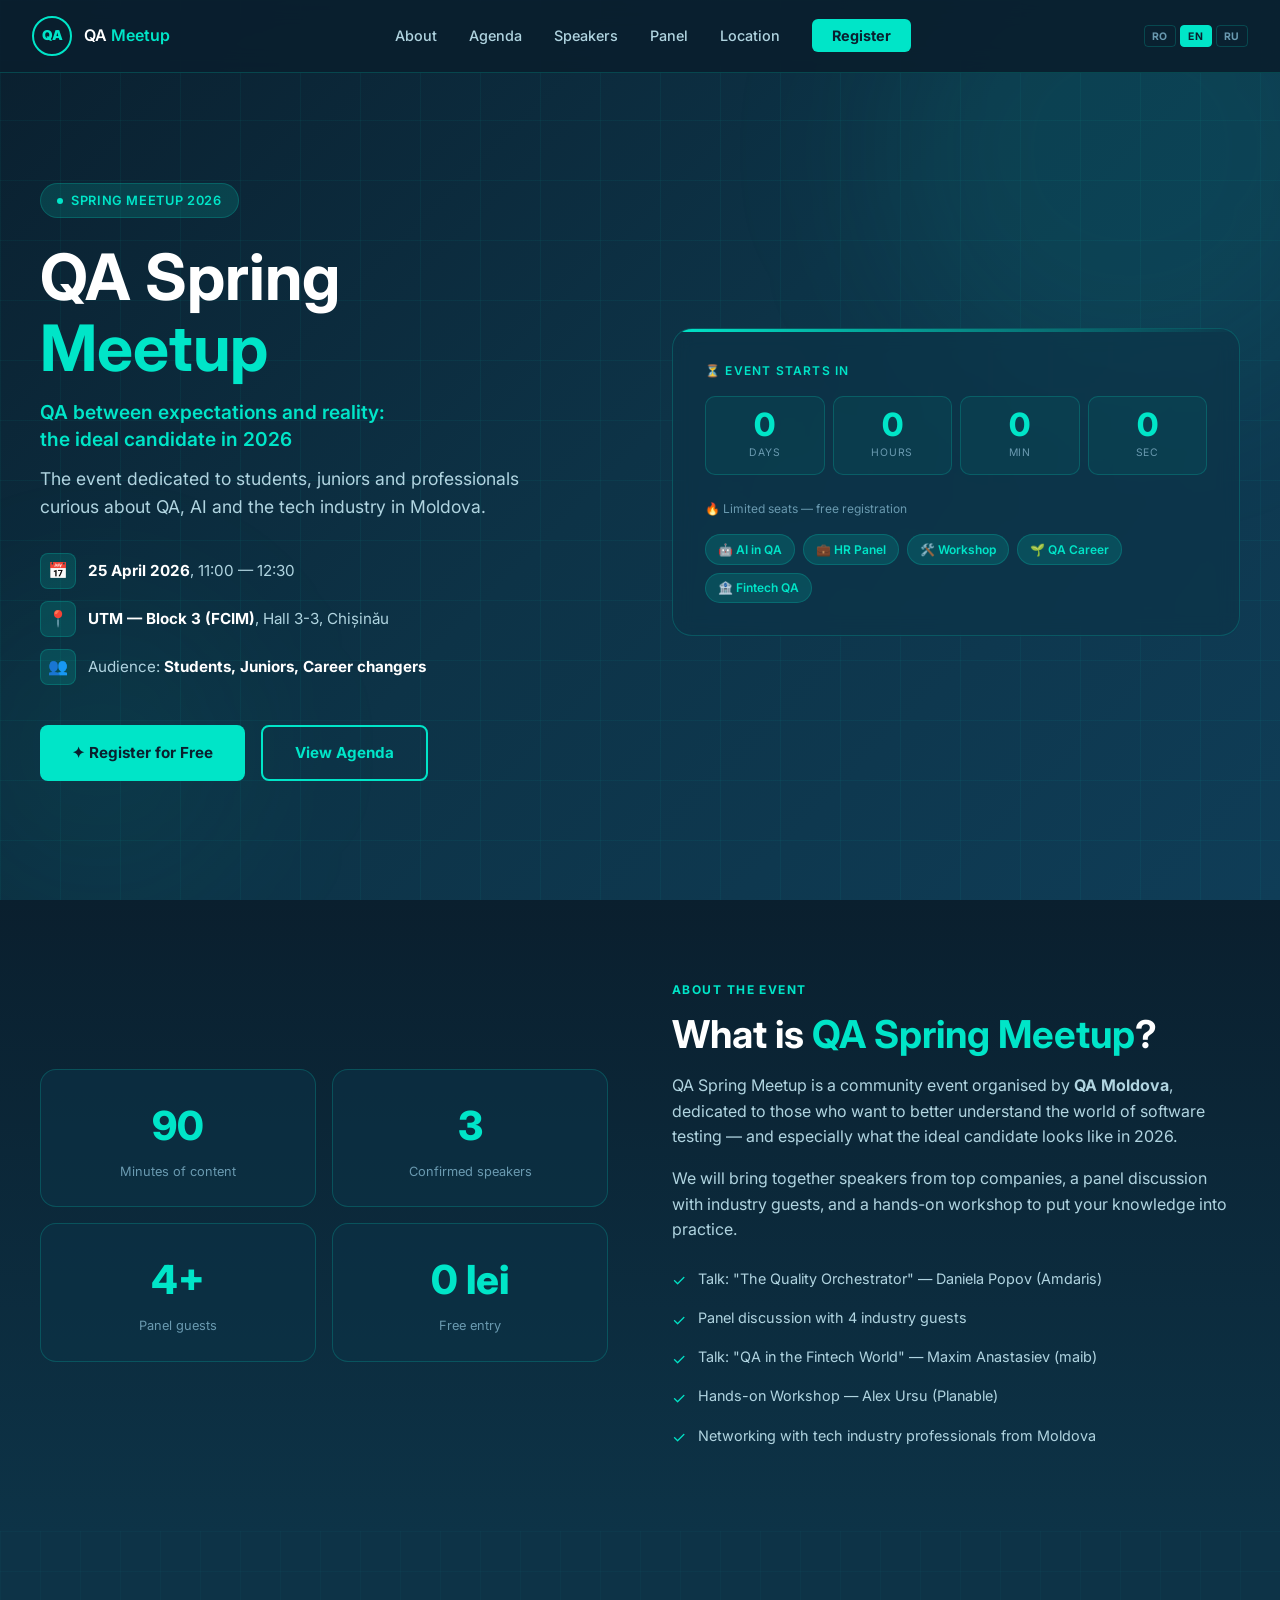
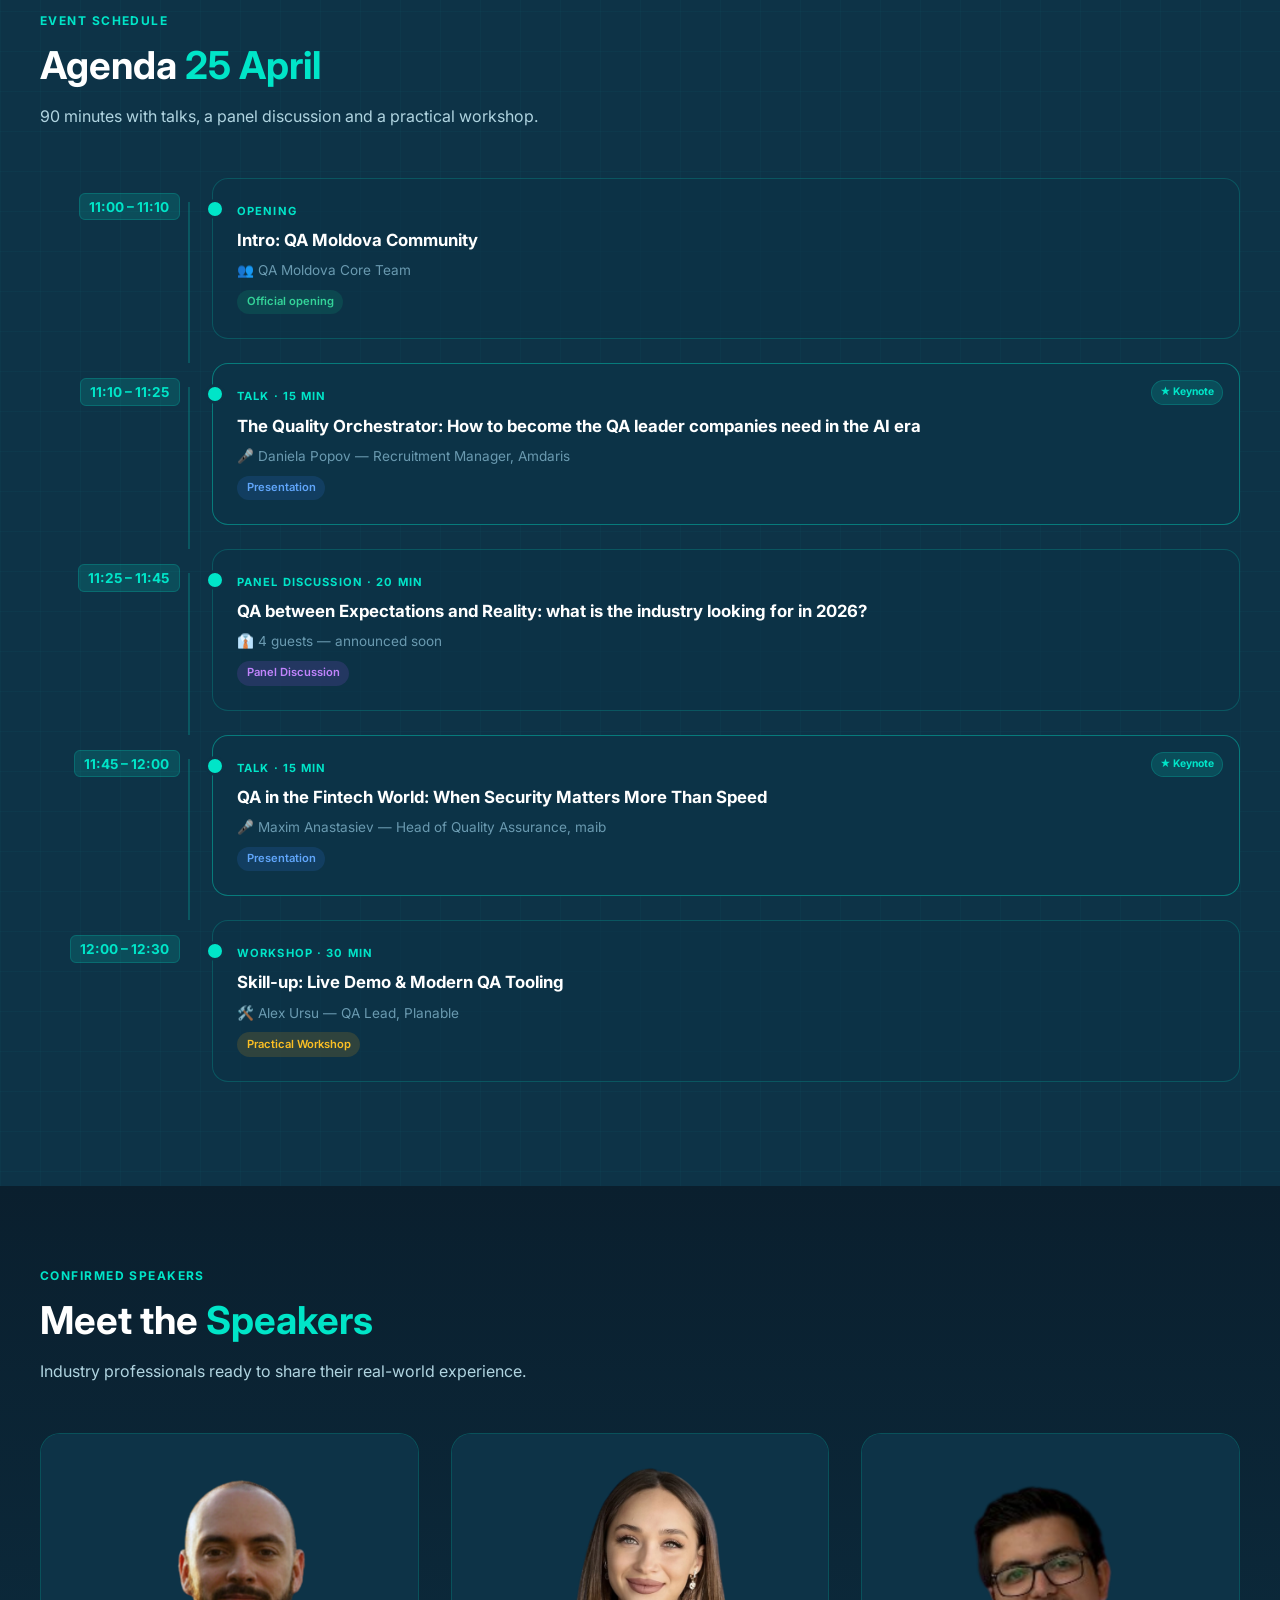
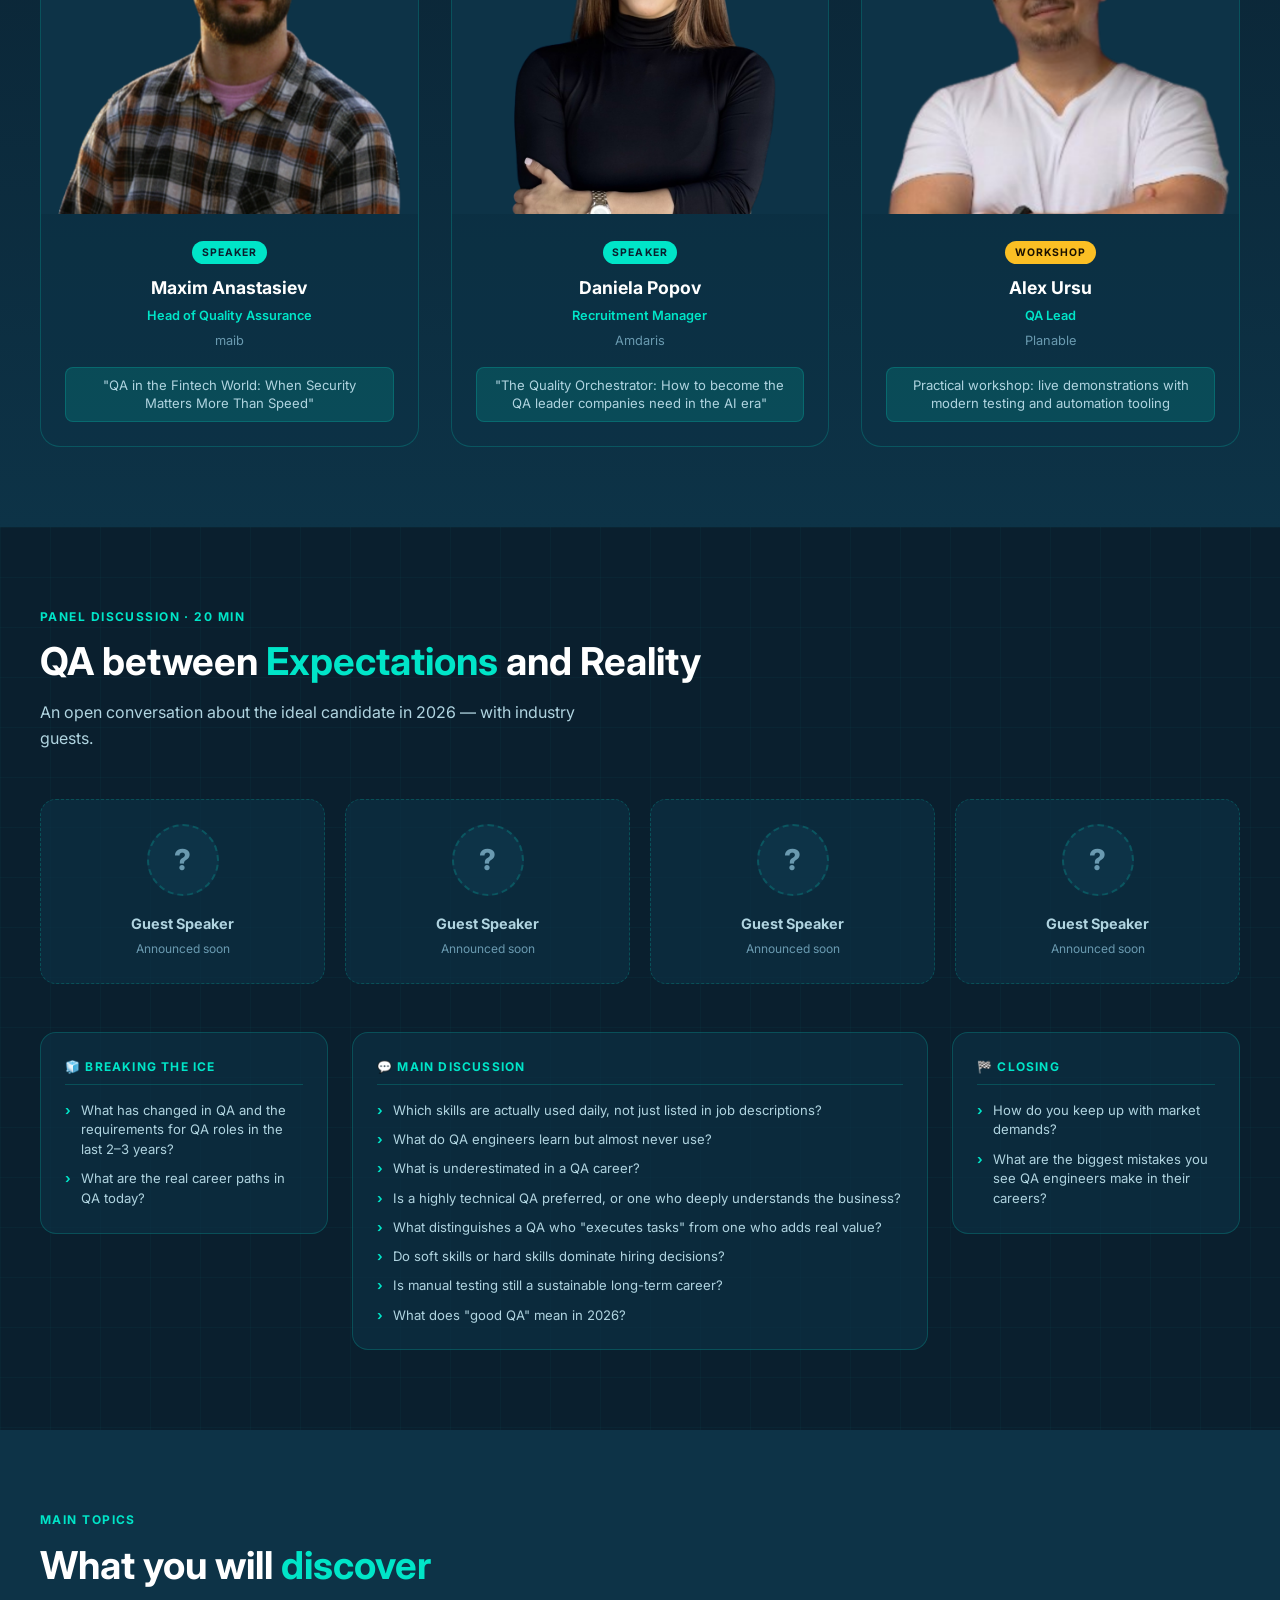
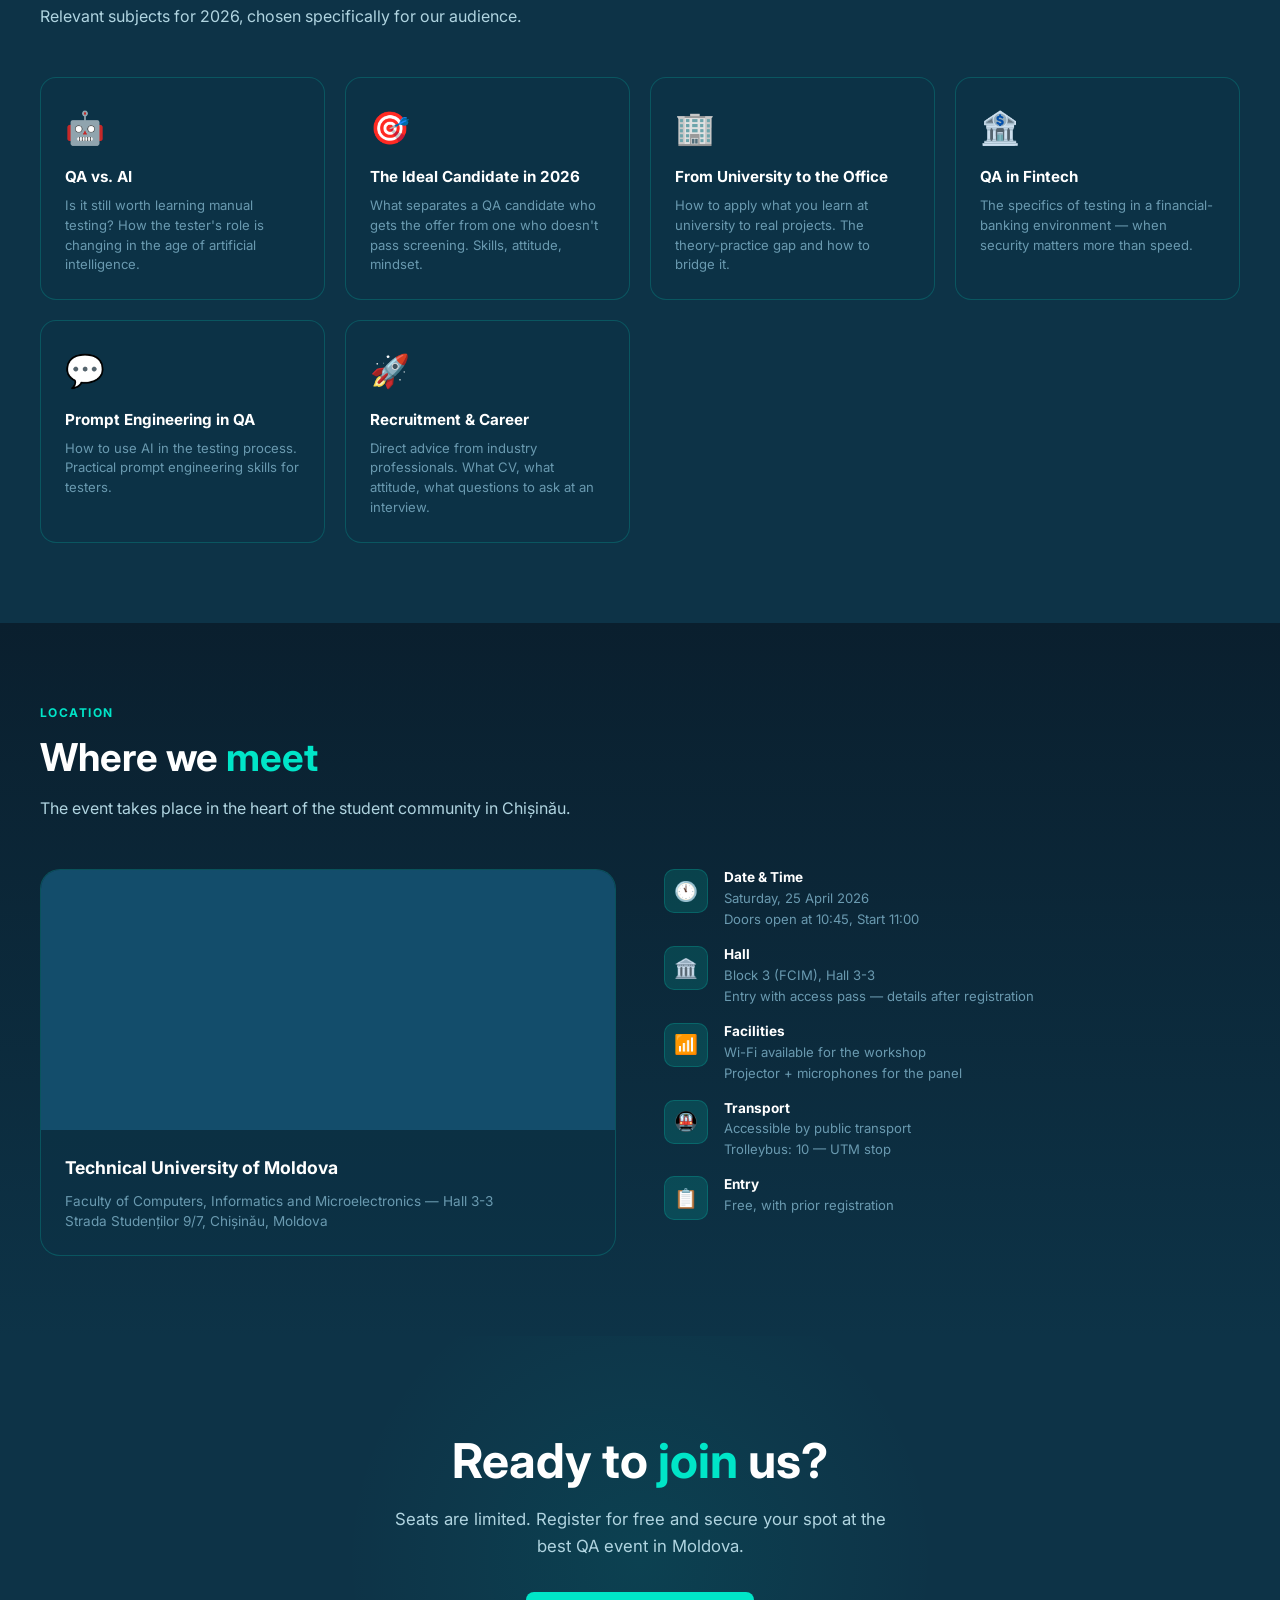
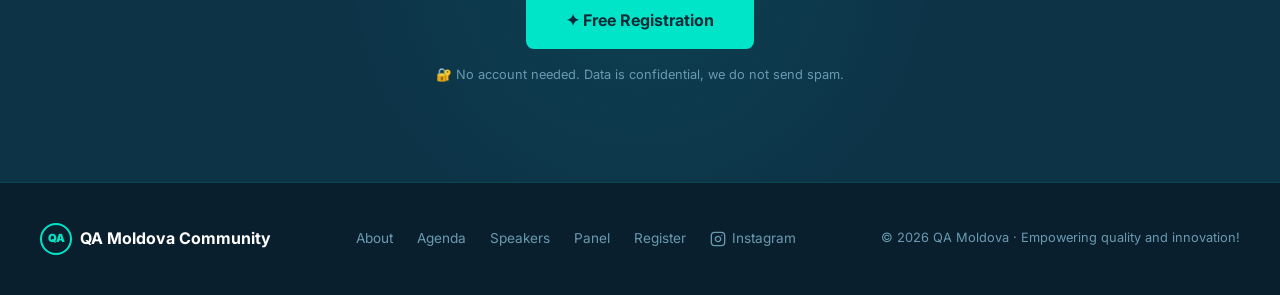
==== commit 06e5d13b: "Fix Alex Ursu role to QA Lead, replace MAIB with maib everywhere Co-Authored-By: Claude Sonnet 4.6 <" ====
--- a/index.html
+++ b/index.html
@@ -152,7 +152,7 @@
             </div>
             <div class="highlight-item">
               <span class="check">✓</span>
-              <span data-i18n="h3">Prezentare: „QA in the Fintech World" — Maxim Anastasiev (MAIB)</span>
+              <span data-i18n="h3">Prezentare: „QA in the Fintech World" — Maxim Anastasiev (maib)</span>
             </div>
             <div class="highlight-item">
               <span class="check">✓</span>
@@ -214,7 +214,7 @@
           <div class="agenda-card agenda-card--featured">
             <div class="agenda-segment" data-i18n="agenda_seg_4">Prezentare · 15 min</div>
             <div class="agenda-title" data-i18n="agenda_title_4">QA in the Fintech World: When Security Matters More Than Speed</div>
-            <div class="agenda-speakers" data-i18n="agenda_spk_4">🎤 Maxim Anastasiev — Head of Quality Assurance, MAIB</div>
+            <div class="agenda-speakers" data-i18n="agenda_spk_4">🎤 Maxim Anastasiev — Head of Quality Assurance, maib</div>
             <span class="agenda-format format-presentation" data-i18n="agenda_format_4">Prezentare</span>
           </div>
         </div>
@@ -224,7 +224,7 @@
           <div class="agenda-card">
             <div class="agenda-segment" data-i18n="agenda_seg_5">Workshop · 30 min</div>
             <div class="agenda-title" data-i18n="agenda_title_5">Skill-up: Demo Practic & Tooling Modern în QA</div>
-            <div class="agenda-speakers" data-i18n="agenda_spk_5">🛠️ Alex Ursu — QA Manager, Planable</div>
+            <div class="agenda-speakers" data-i18n="agenda_spk_5">🛠️ Alex Ursu — QA Lead, Planable</div>
             <span class="agenda-format format-workshop" data-i18n="agenda_format_5">Workshop Practic</span>
           </div>
         </div>
@@ -277,7 +277,7 @@
           <div class="speaker-info">
             <div class="speaker-badge speaker-badge--workshop" data-i18n="speaker_badge_workshop">Workshop</div>
             <div class="speaker-name">Alex Ursu</div>
-            <div class="speaker-role">QA Manager</div>
+            <div class="speaker-role">QA Lead</div>
             <div class="speaker-company">Planable</div>
             <div class="speaker-topic" data-i18n="speaker_topic_alex">Workshop practic: demonstrații live cu tooling modern de testare și automatizare</div>
           </div>
@@ -410,7 +410,7 @@
         <div class="location-card">
           <div class="location-map">
             <iframe
-              src="https://www.google.com/maps/embed?pb=!1m18!1m12!1m3!1d2720.4!2d28.8572!3d47.0601!2m3!1f0!2f0!3f0!3m2!1i1024!2i768!4f13.1!3m3!1m2!1s0x40c97c3628b769a1%3A0x399e55a89c7a9028!2sUniversitatea%20Tehnic%C4%83%20a%20Moldovei!5e0!3m2!1sro!2smd!4v1710000000000!5m2!1sro!2smd"
+              src="https://www.google.com/maps/embed?pb=!1m18!1m12!1m3!1d2720.4!2d28.8572!3d47.0601!2m3!1f0!2f0!3f0!3m2!1i1024!2i768!4f13.1!3m3!1m2!1s0x40c97df56f70e20d%3A0x5e8b3e6b87e6f1a0!2sFaculty%20of%20Computers%2C%20Informatics%20and%20Microelectronics!5e0!3m2!1sen!2smd!4v1710000000000!5m2!1sen!2smd"
               allowfullscreen=""
               loading="lazy"
               referrerpolicy="no-referrer-when-downgrade"
@@ -419,7 +419,7 @@
           </div>
           <div class="location-details">
             <div class="location-name" data-i18n="loc_name">Universitatea Tehnică a Moldovei</div>
-            <div class="location-address" data-i18n-html="loc_address">Blocul 3 (FCIM) — Aula 3-3<br>bd. Ștefan cel Mare și Sfânt 168, Chișinău, MD-2004</div>
+            <div class="location-address" data-i18n-html="loc_address">Faculty of Computers, Informatics and Microelectronics — Aula 3-3<br>Strada Studenților 9/7, Chișinău, Moldova</div>
           </div>
         </div>
 
@@ -449,14 +449,14 @@
             <div class="icon-box">🚇</div>
             <div>
               <h4 data-i18n="loc_info4_h">Transport</h4>
-              <p data-i18n-html="loc_info4_p">Accesibil cu transportul public<br>Troleibuz: 3, 22 — stația UTM</p>
+              <p data-i18n-html="loc_info4_p">Accesibil cu transportul public<br>Troleibuz: 10 — stația UTM</p>
             </div>
           </div>
           <div class="location-info-item">
             <div class="icon-box">📋</div>
             <div>
               <h4 data-i18n="loc_info5_h">Intrare</h4>
-              <p data-i18n-html="loc_info5_p">Gratuită, cu înregistrare prealabilă<br>Confirmare prin email după înregistrare</p>
+              <p data-i18n-html="loc_info5_p">Gratuită, cu înregistrare prealabilă</p>
             </div>
           </div>
         </div>
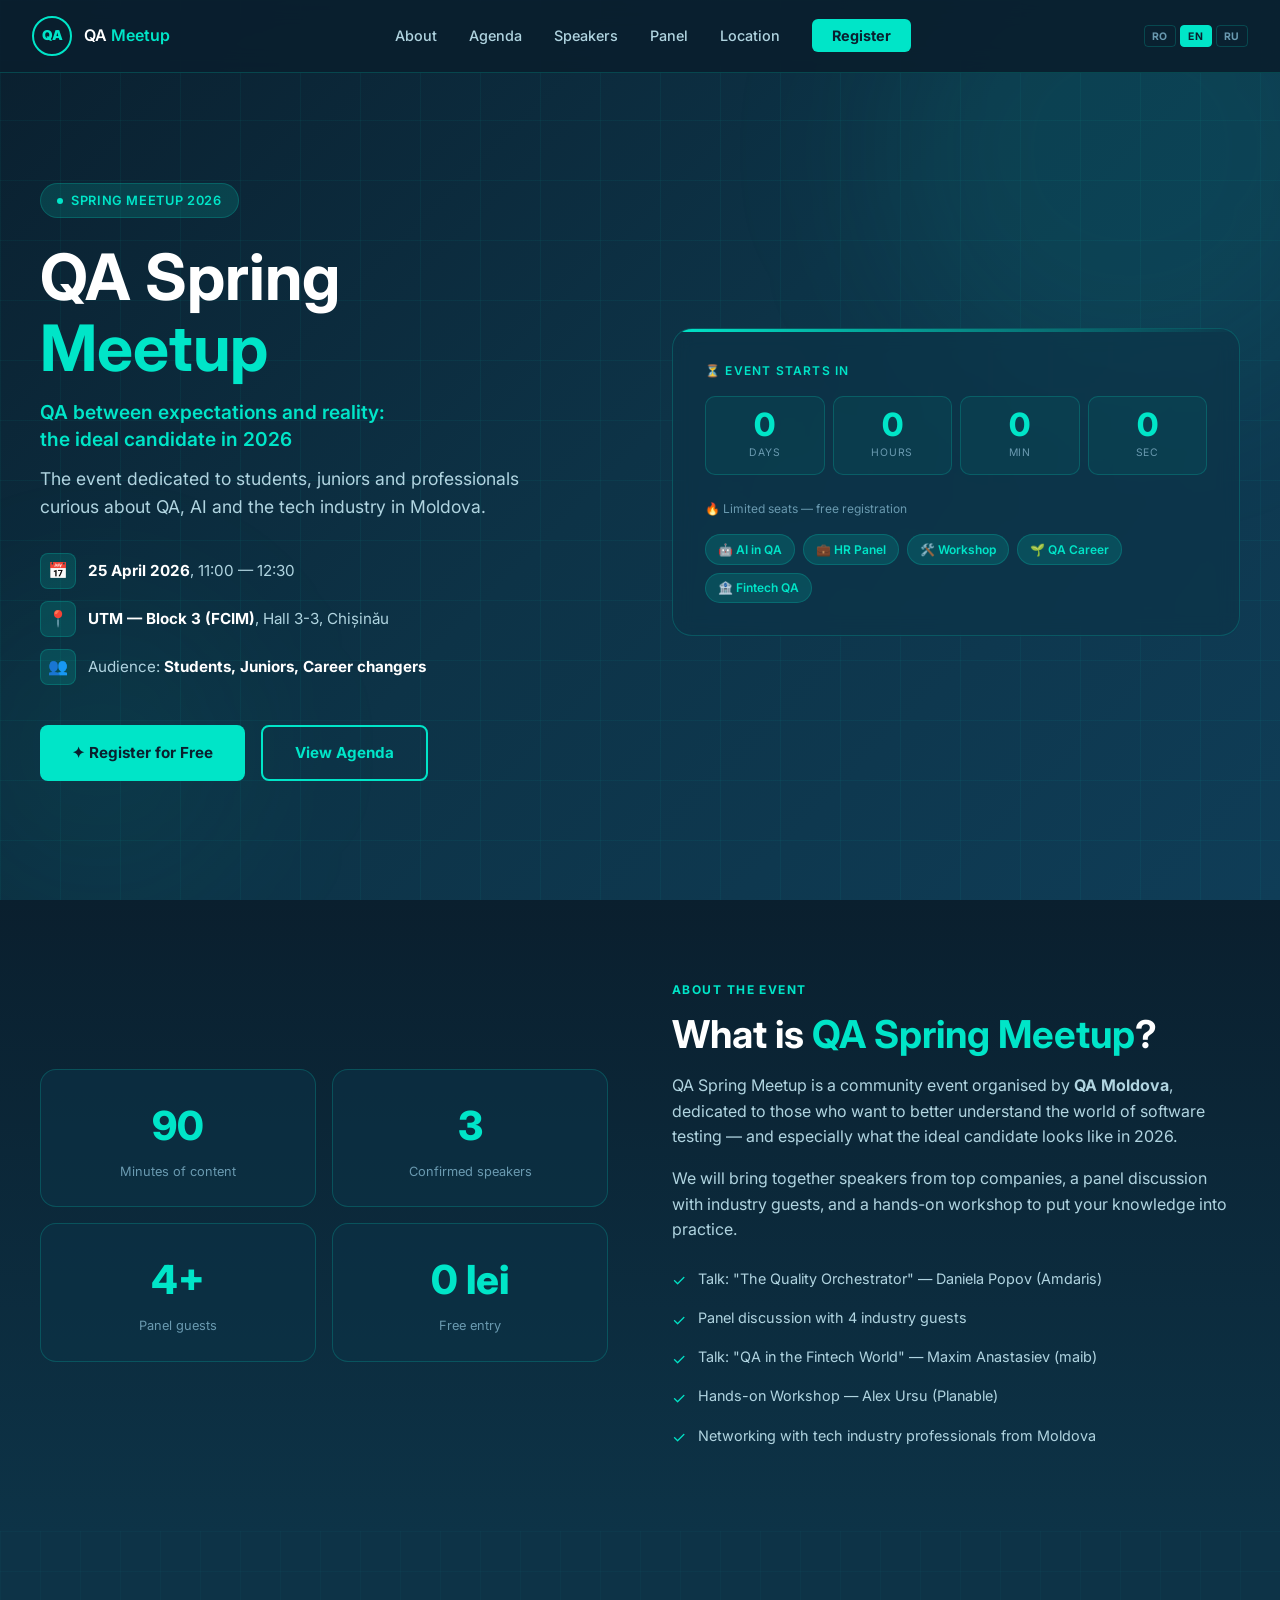
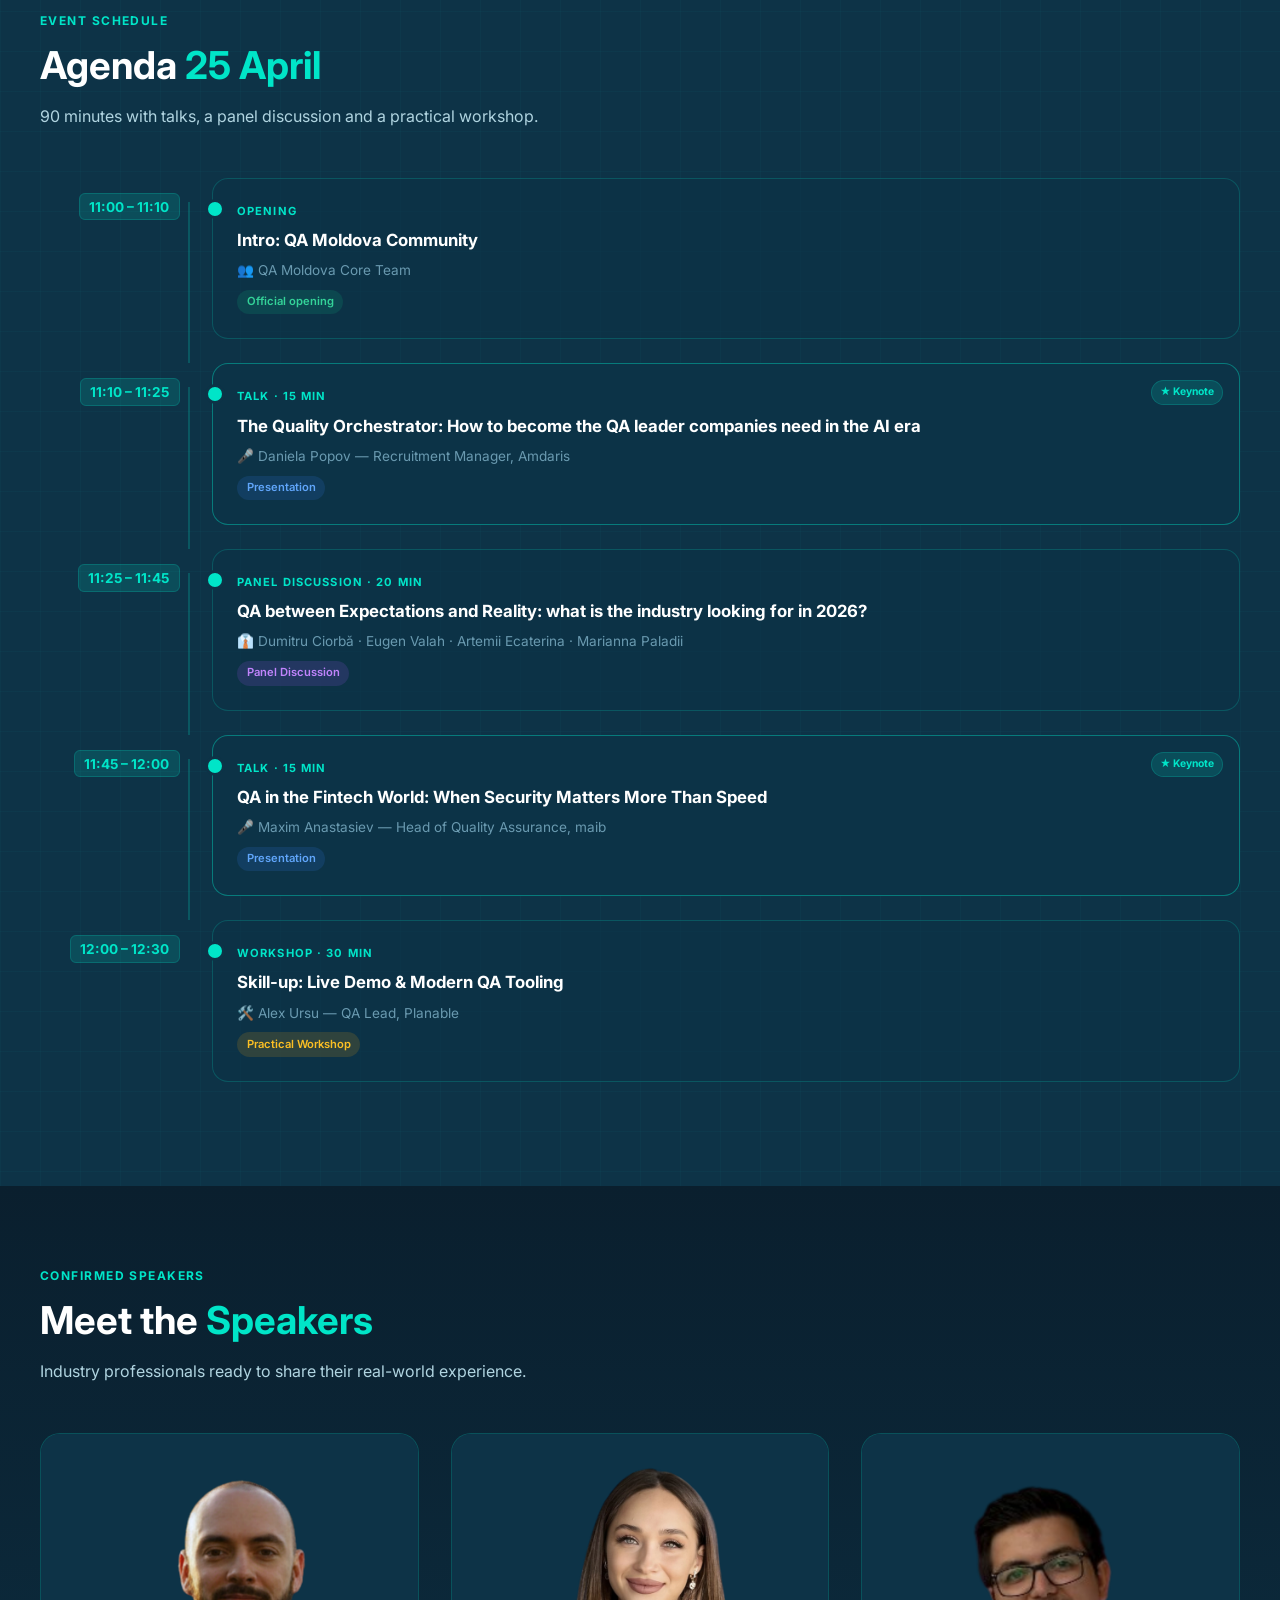
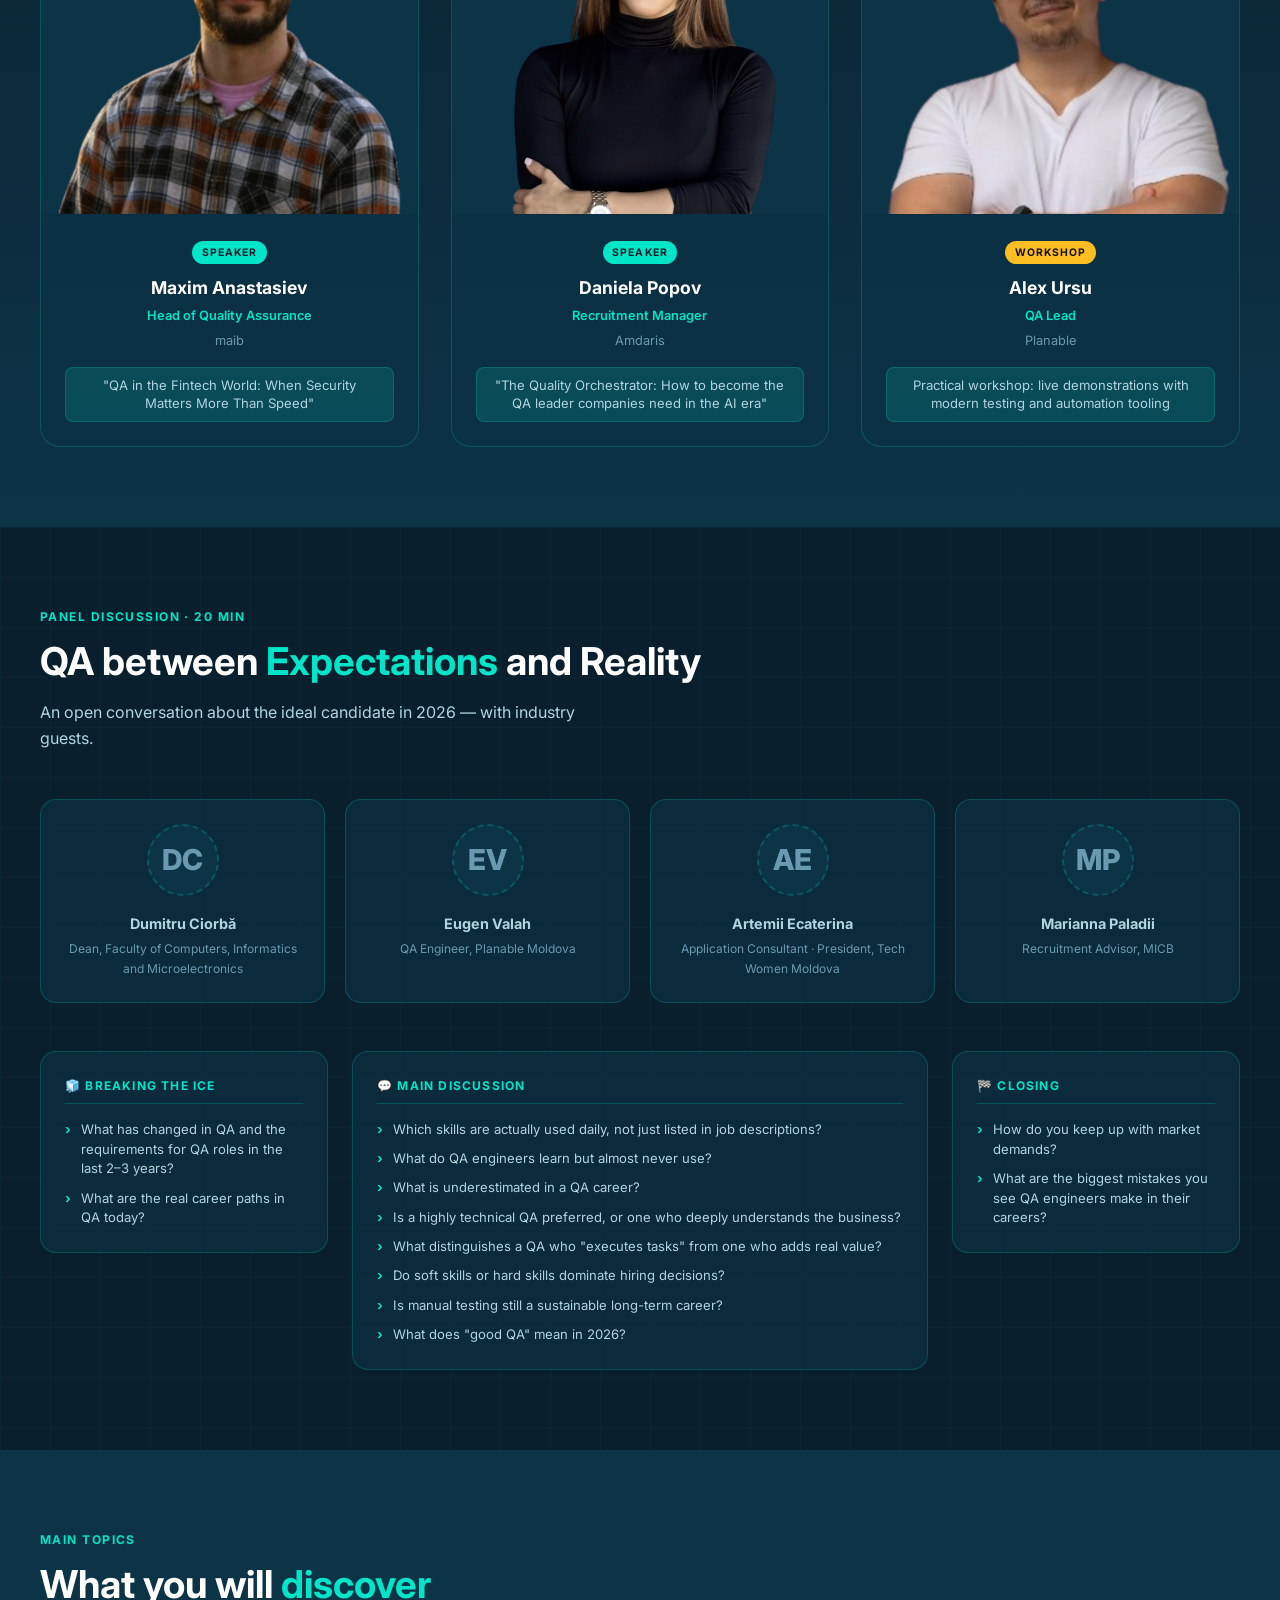
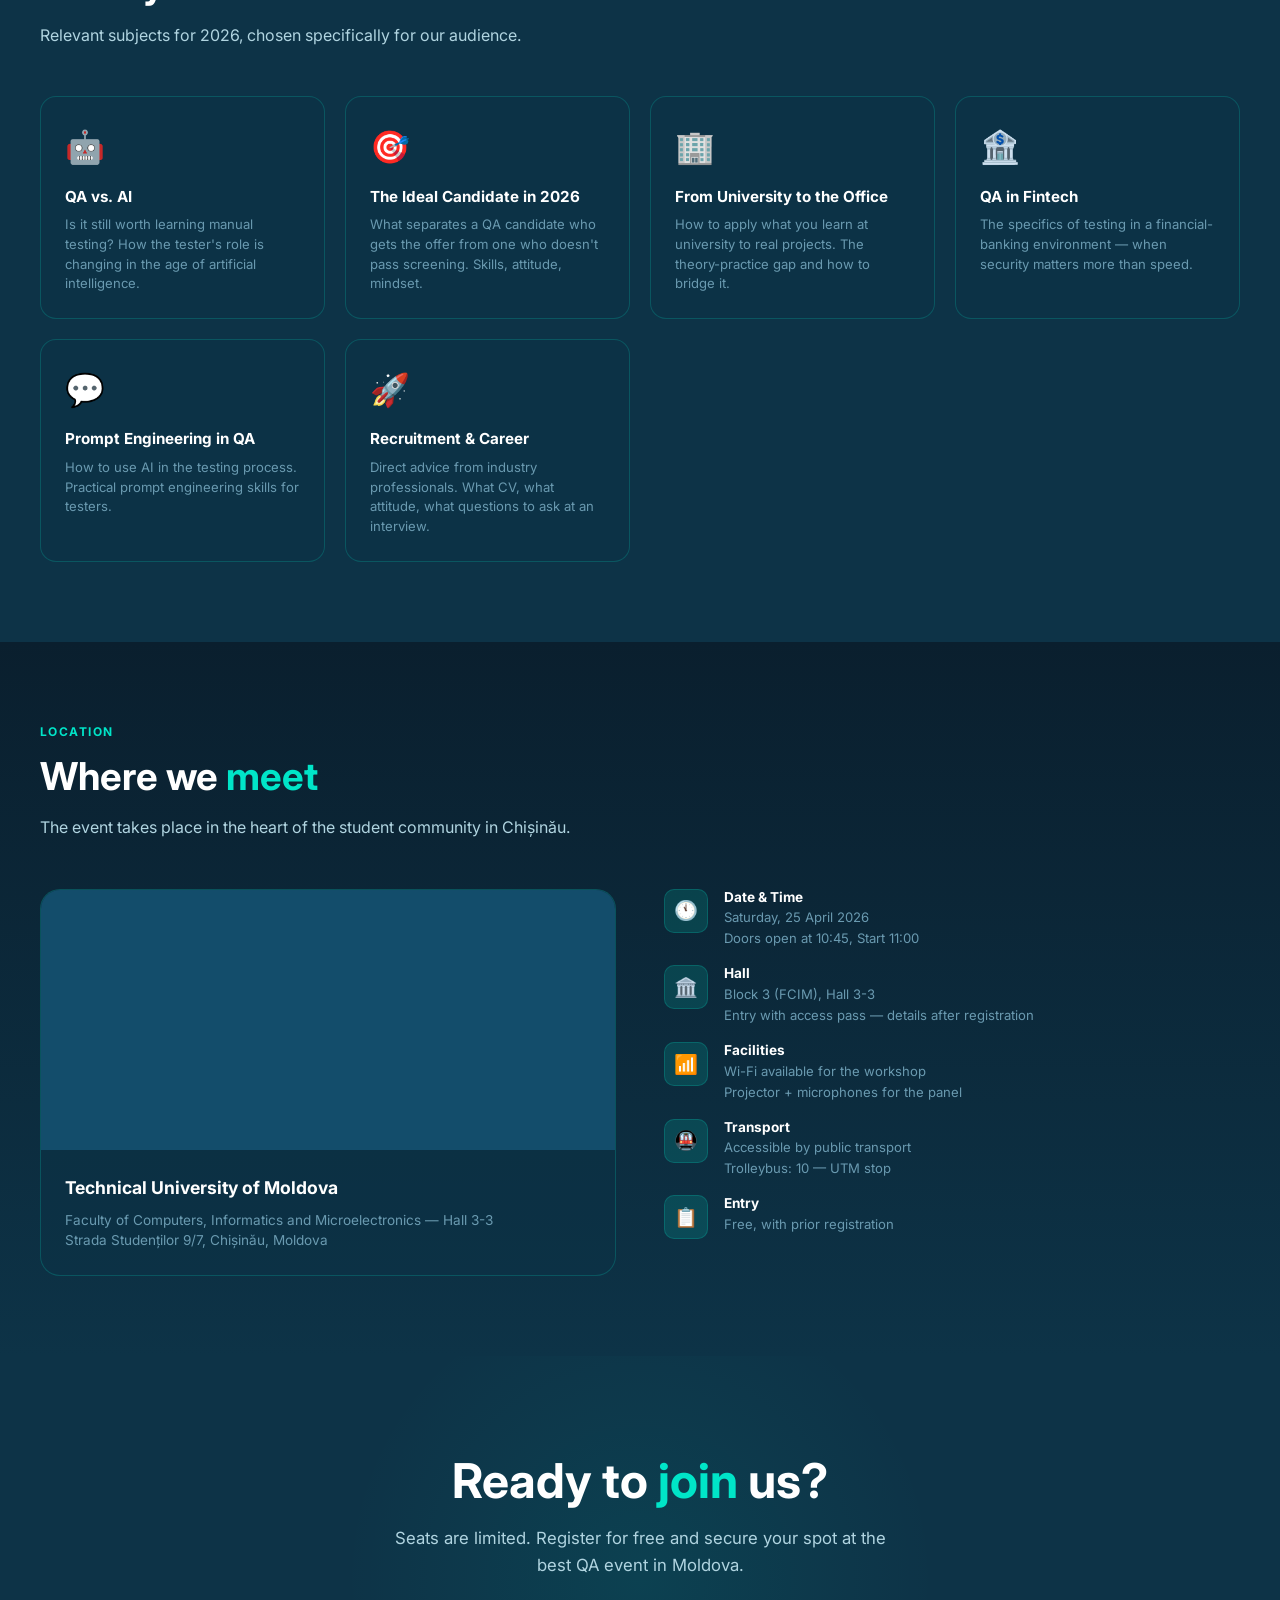
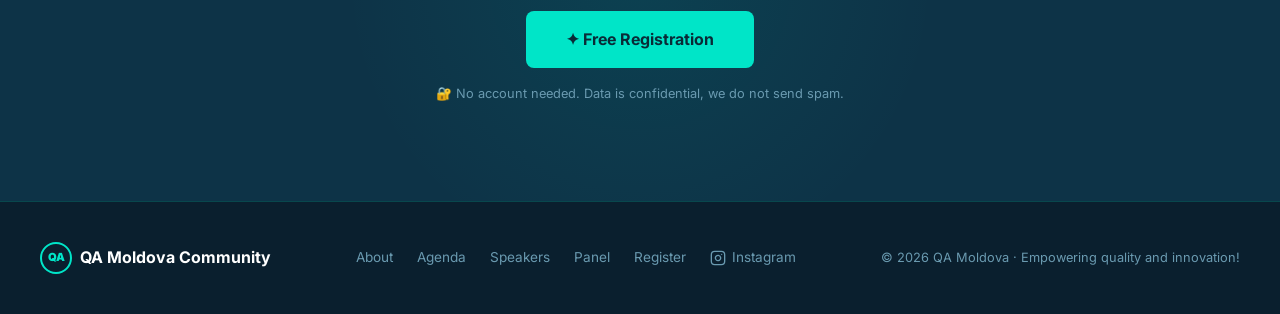
==== commit 336f9dba: "Add confirmed panel guests: Ciorbă, Valah, Ecaterina, Paladii Co-Authored-By: Claude Sonnet 4.6 <nor" ====
--- a/index.html
+++ b/index.html
@@ -204,7 +204,7 @@
           <div class="agenda-card">
             <div class="agenda-segment" data-i18n="agenda_seg_3">Panel Discussion · 20 min</div>
             <div class="agenda-title" data-i18n="agenda_title_3">QA between Expectations and Reality: ce caută industria în 2026?</div>
-            <div class="agenda-speakers" data-i18n="agenda_spk_3">👔 4 invitați — anunțați în curând</div>
+            <div class="agenda-speakers" data-i18n="agenda_spk_3">👔 Dumitru Ciorbă · Eugen Valah · Artemii Ecaterina · Marianna Paladii</div>
             <span class="agenda-format format-panel" data-i18n="agenda_format_3">Panel Discussion</span>
           </div>
         </div>
@@ -296,27 +296,27 @@
         <p class="section-desc" data-i18n="panel_desc">O conversație deschisă despre candidatul ideal în 2026 — cu invitați din industrie.</p>
       </div>
 
-      <!-- Guest speakers TBD -->
+      <!-- Panel guests -->
       <div class="panel-guests">
-        <div class="panel-guest-card panel-guest-card--tbd">
-          <div class="panel-guest-avatar">?</div>
-          <div class="panel-guest-name">Guest Speaker</div>
-          <div class="panel-guest-company" data-i18n="panel_tbd_company">Anunțat în curând</div>
-        </div>
-        <div class="panel-guest-card panel-guest-card--tbd">
-          <div class="panel-guest-avatar">?</div>
-          <div class="panel-guest-name">Guest Speaker</div>
-          <div class="panel-guest-company" data-i18n="panel_tbd_company">Anunțat în curând</div>
-        </div>
-        <div class="panel-guest-card panel-guest-card--tbd">
-          <div class="panel-guest-avatar">?</div>
-          <div class="panel-guest-name">Guest Speaker</div>
-          <div class="panel-guest-company" data-i18n="panel_tbd_company">Anunțat în curând</div>
-        </div>
-        <div class="panel-guest-card panel-guest-card--tbd">
-          <div class="panel-guest-avatar">?</div>
-          <div class="panel-guest-name">Guest Speaker</div>
-          <div class="panel-guest-company" data-i18n="panel_tbd_company">Anunțat în curând</div>
+        <div class="panel-guest-card">
+          <div class="panel-guest-avatar">DC</div>
+          <div class="panel-guest-name" data-i18n="panel_g1_name">Dumitru Ciorbă</div>
+          <div class="panel-guest-company" data-i18n="panel_g1_role">Decan, Facultatea Calculatoare, Informatică și Microelectronică</div>
+        </div>
+        <div class="panel-guest-card">
+          <div class="panel-guest-avatar">EV</div>
+          <div class="panel-guest-name" data-i18n="panel_g2_name">Eugen Valah</div>
+          <div class="panel-guest-company" data-i18n="panel_g2_role">QA Engineer, Planable Moldova</div>
+        </div>
+        <div class="panel-guest-card">
+          <div class="panel-guest-avatar">AE</div>
+          <div class="panel-guest-name" data-i18n="panel_g3_name">Artemii Ecaterina</div>
+          <div class="panel-guest-company" data-i18n="panel_g3_role">Application Consultant · President, Tech Women Moldova</div>
+        </div>
+        <div class="panel-guest-card">
+          <div class="panel-guest-avatar">MP</div>
+          <div class="panel-guest-name" data-i18n="panel_g4_name">Marianna Paladii</div>
+          <div class="panel-guest-company" data-i18n="panel_g4_role">Consilier Recrutare, MICB</div>
         </div>
       </div>
 
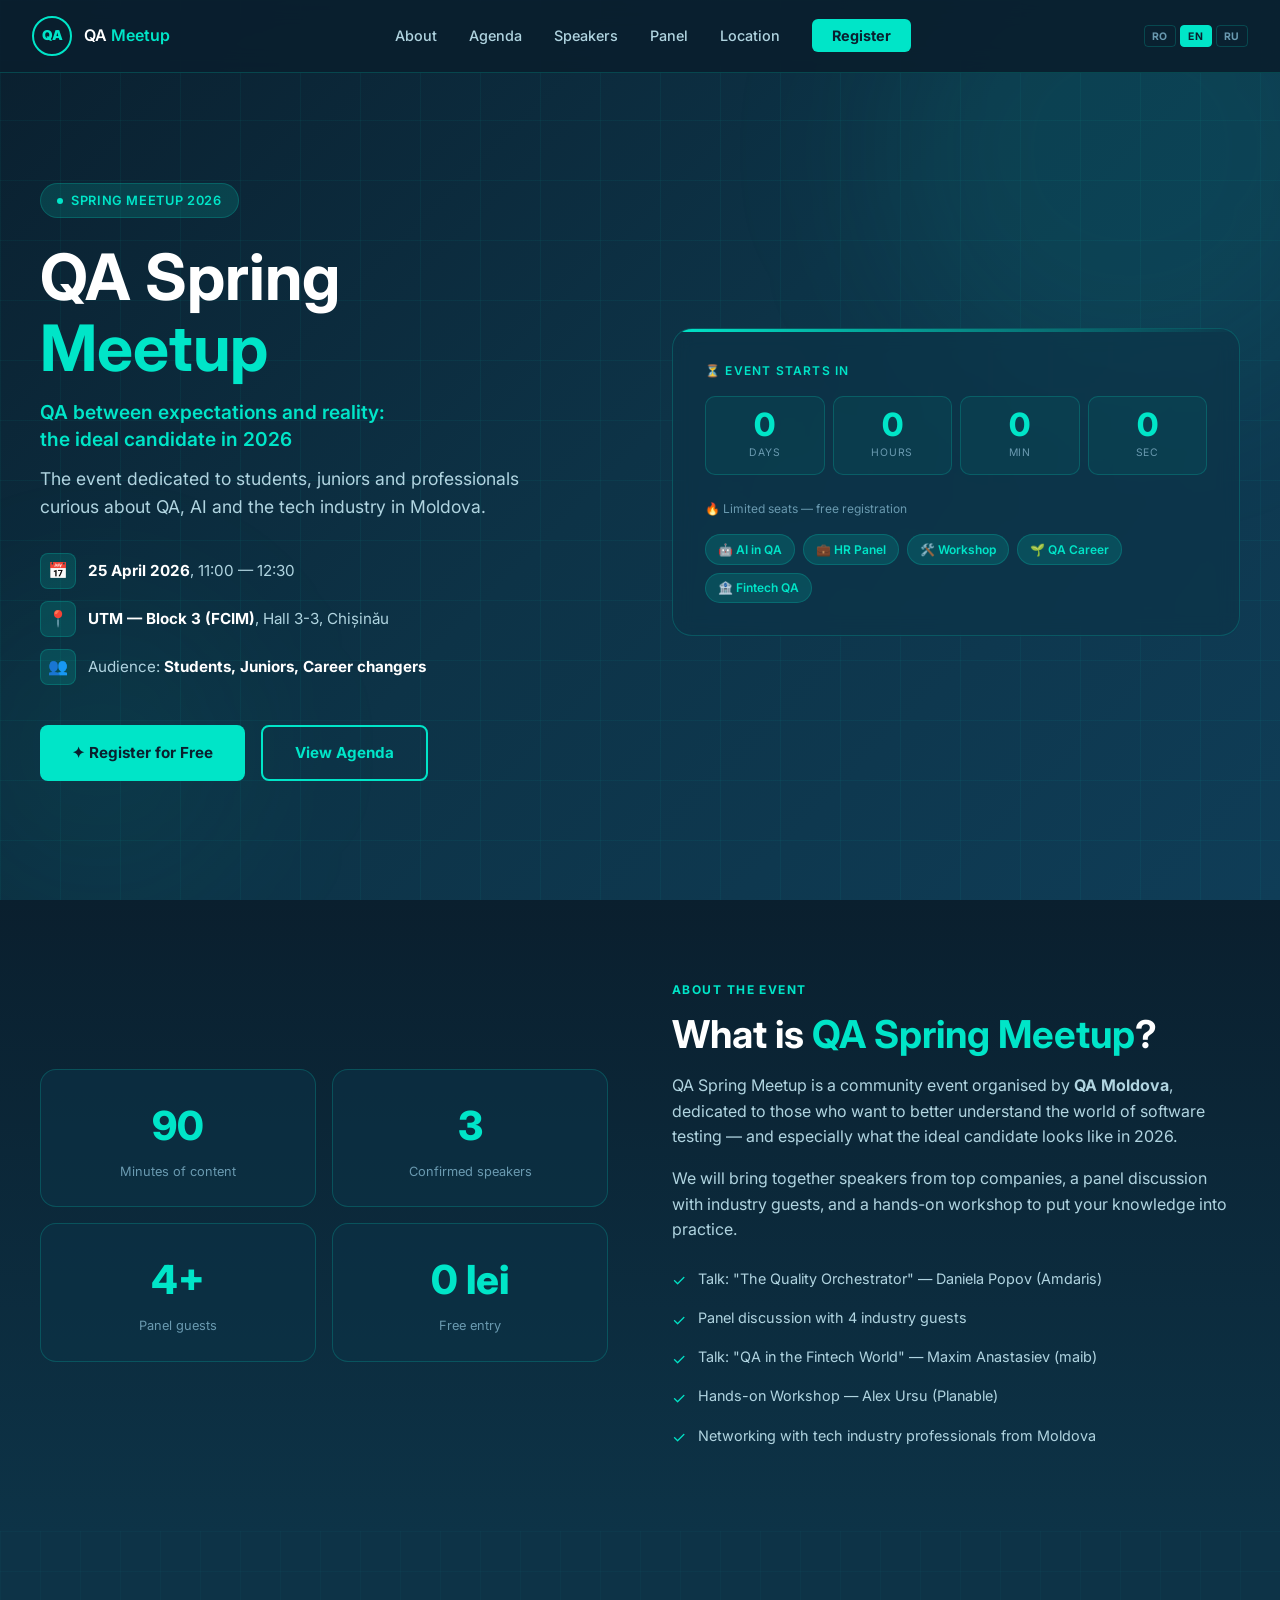
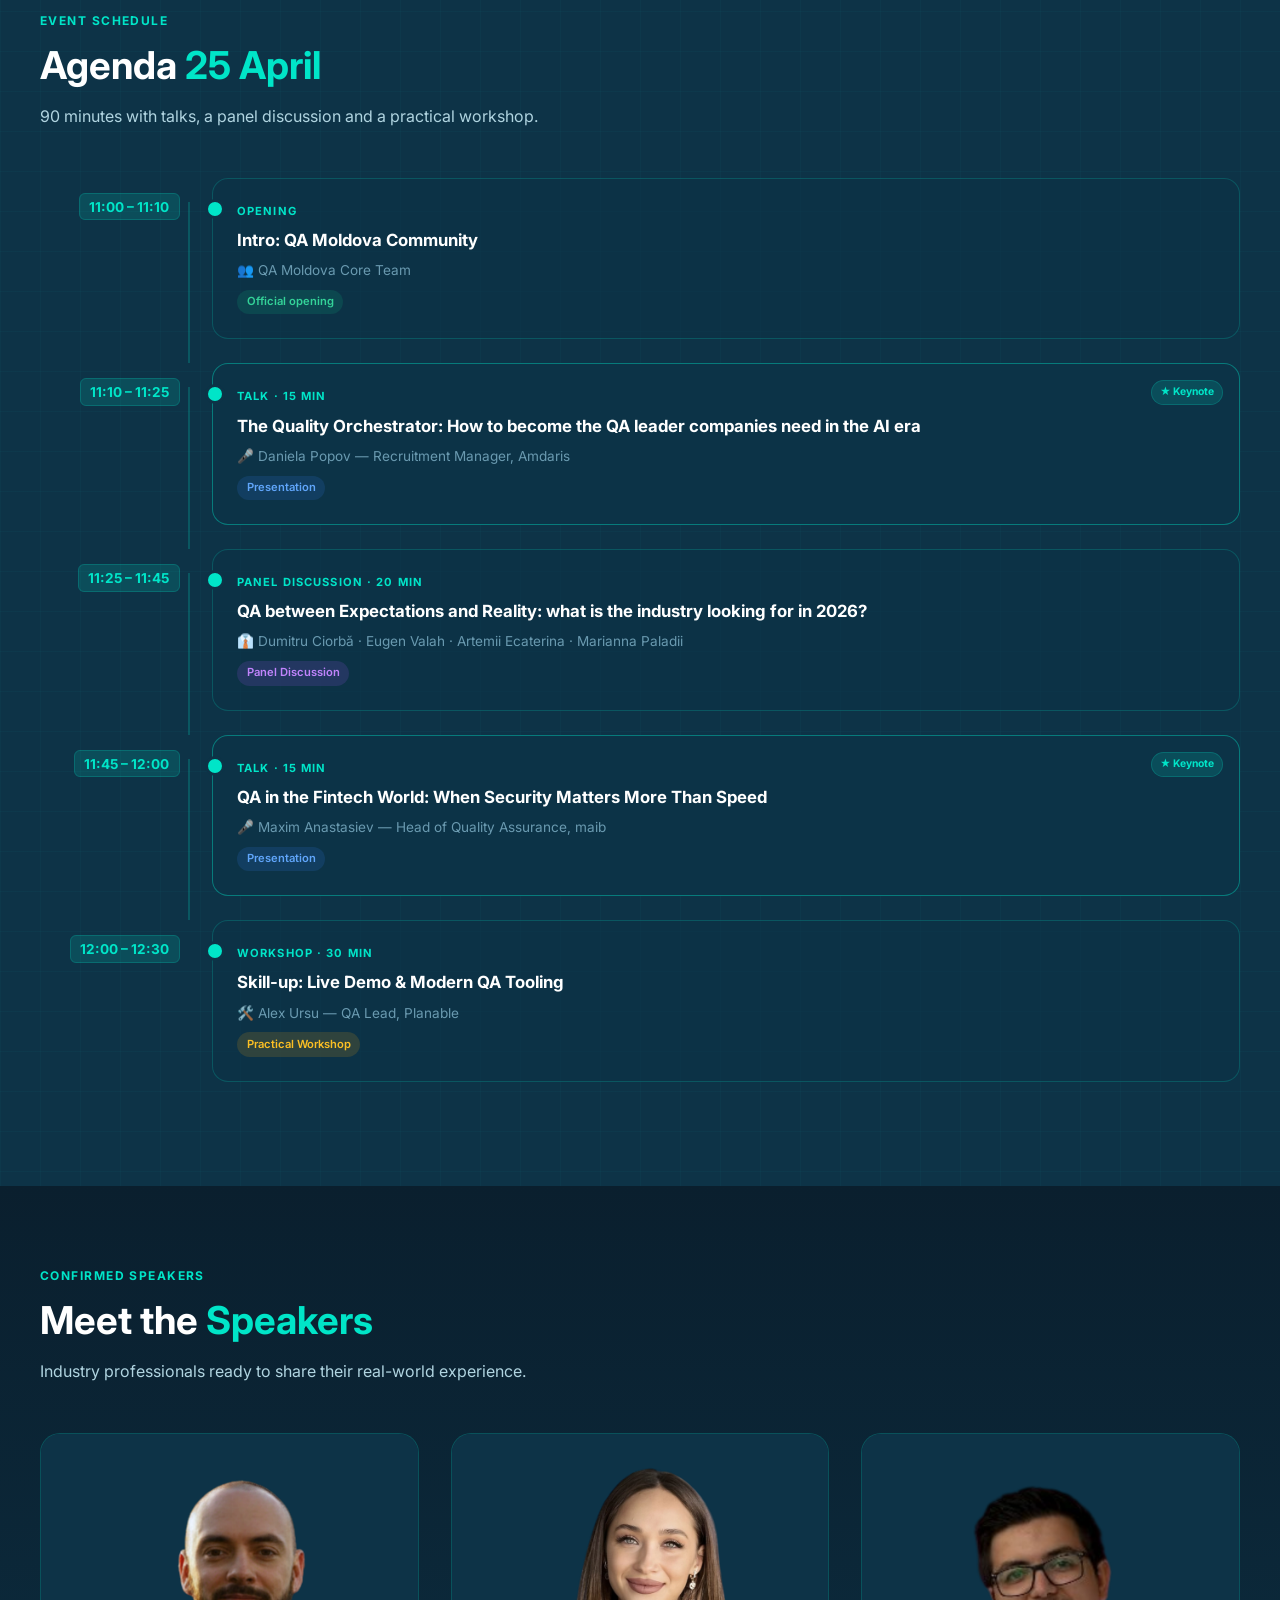
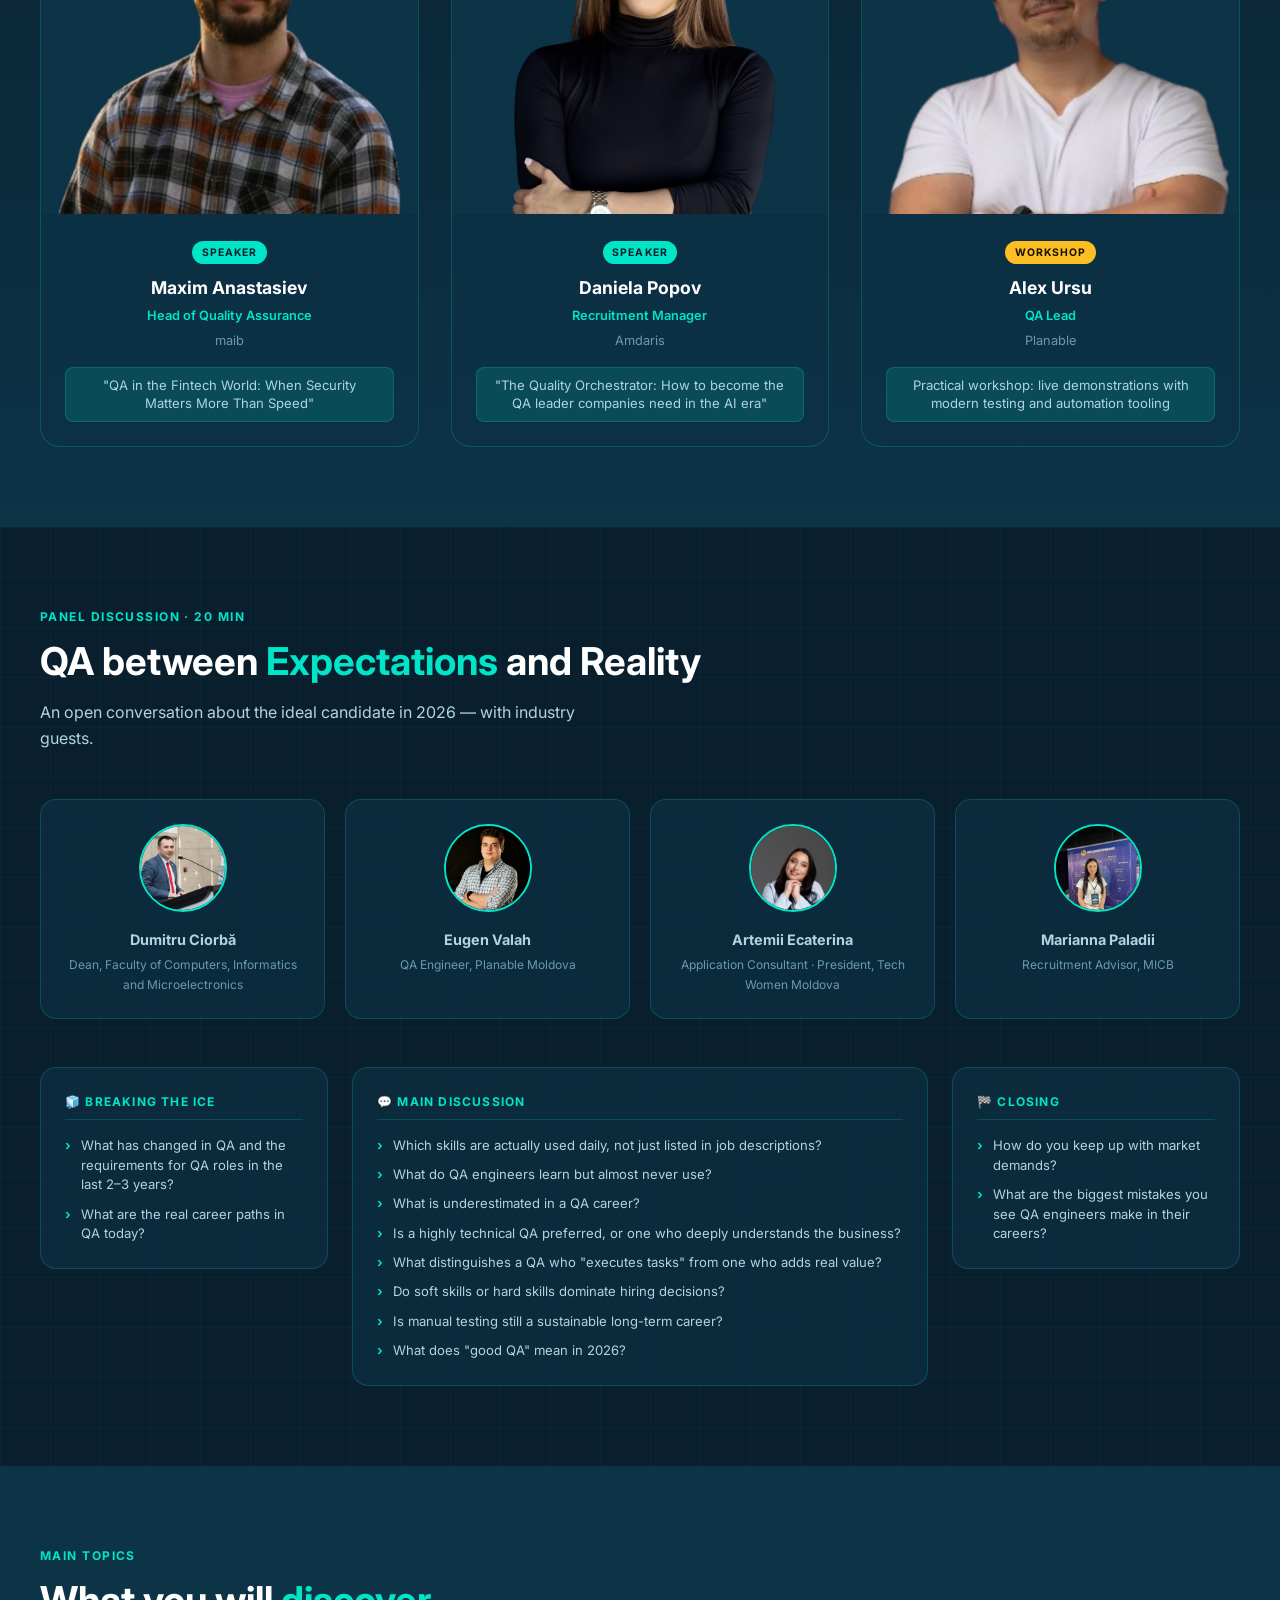
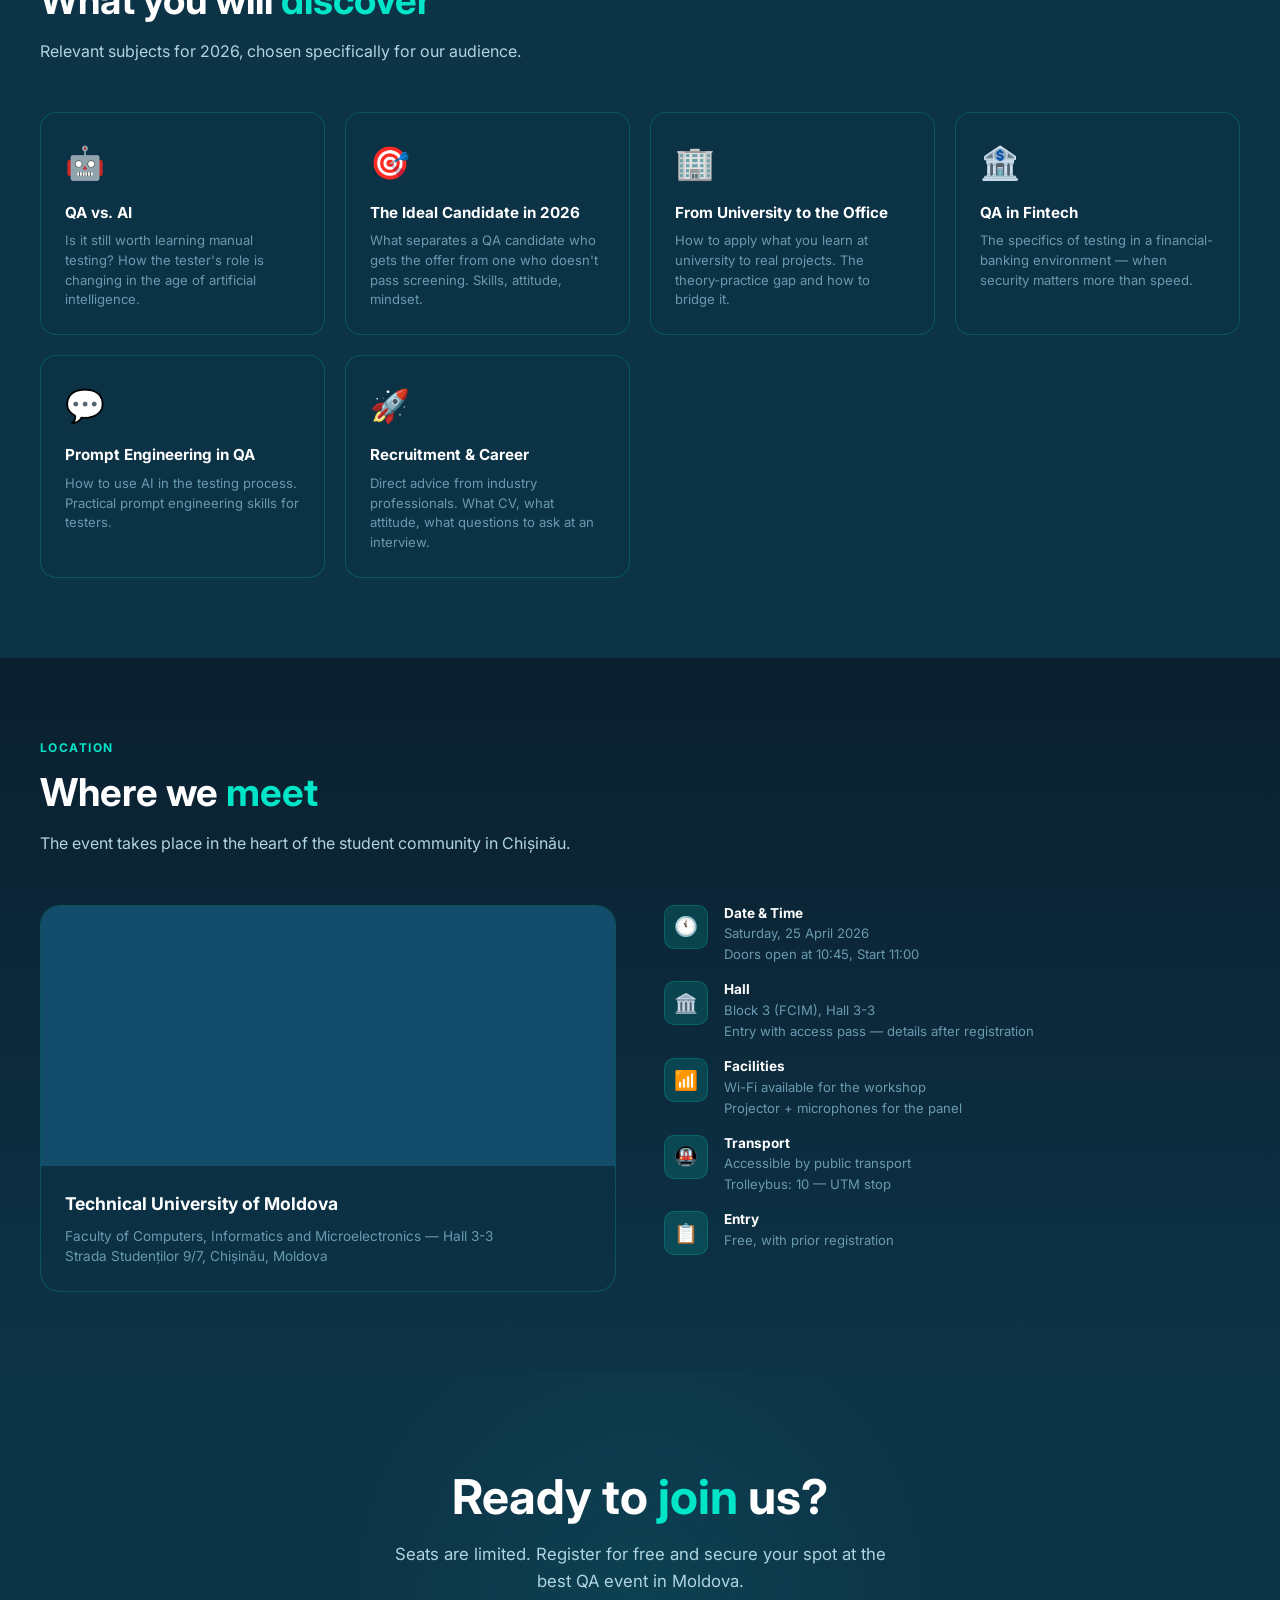
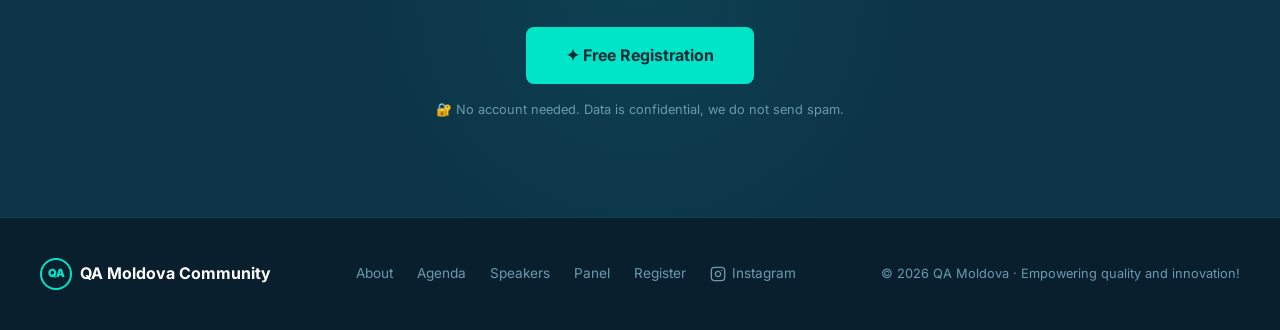
==== commit d9681d67: "Add panel guest photos for all 4 confirmed guests Co-Authored-By: Claude Sonnet 4.6 <noreply@anthrop" ====
--- a/index.html
+++ b/index.html
@@ -299,22 +299,22 @@
       <!-- Panel guests -->
       <div class="panel-guests">
         <div class="panel-guest-card">
-          <div class="panel-guest-avatar">DC</div>
+          <div class="panel-guest-avatar"><img src="images/dumitru-ciorba.jpg" alt="Dumitru Ciorbă" /></div>
           <div class="panel-guest-name" data-i18n="panel_g1_name">Dumitru Ciorbă</div>
           <div class="panel-guest-company" data-i18n="panel_g1_role">Decan, Facultatea Calculatoare, Informatică și Microelectronică</div>
         </div>
         <div class="panel-guest-card">
-          <div class="panel-guest-avatar">EV</div>
+          <div class="panel-guest-avatar"><img src="images/eugen-valah.jpg" alt="Eugen Valah" /></div>
           <div class="panel-guest-name" data-i18n="panel_g2_name">Eugen Valah</div>
           <div class="panel-guest-company" data-i18n="panel_g2_role">QA Engineer, Planable Moldova</div>
         </div>
         <div class="panel-guest-card">
-          <div class="panel-guest-avatar">AE</div>
+          <div class="panel-guest-avatar"><img src="images/artemii-ecaterina.jpg" alt="Artemii Ecaterina" /></div>
           <div class="panel-guest-name" data-i18n="panel_g3_name">Artemii Ecaterina</div>
           <div class="panel-guest-company" data-i18n="panel_g3_role">Application Consultant · President, Tech Women Moldova</div>
         </div>
         <div class="panel-guest-card">
-          <div class="panel-guest-avatar">MP</div>
+          <div class="panel-guest-avatar"><img src="images/marianna-paladii.jpg" alt="Marianna Paladii" /></div>
           <div class="panel-guest-name" data-i18n="panel_g4_name">Marianna Paladii</div>
           <div class="panel-guest-company" data-i18n="panel_g4_role">Consilier Recrutare, MICB</div>
         </div>
--- a/styles.css
+++ b/styles.css
@@ -1595,11 +1595,11 @@
 }
 
 .panel-guest-avatar {
-  width: 72px;
-  height: 72px;
+  width: 88px;
+  height: 88px;
   border-radius: 50%;
   background: var(--teal-mid);
-  border: 2px dashed var(--border);
+  border: 2px solid var(--accent);
   display: flex;
   align-items: center;
   justify-content: center;
@@ -1607,6 +1607,14 @@
   font-weight: 800;
   color: var(--text-muted);
   margin: 0 auto 1rem;
+  overflow: hidden;
+}
+.panel-guest-avatar img {
+  width: 100%;
+  height: 100%;
+  object-fit: cover;
+  object-position: center top;
+  display: block;
 }
 
 .panel-guest-name {
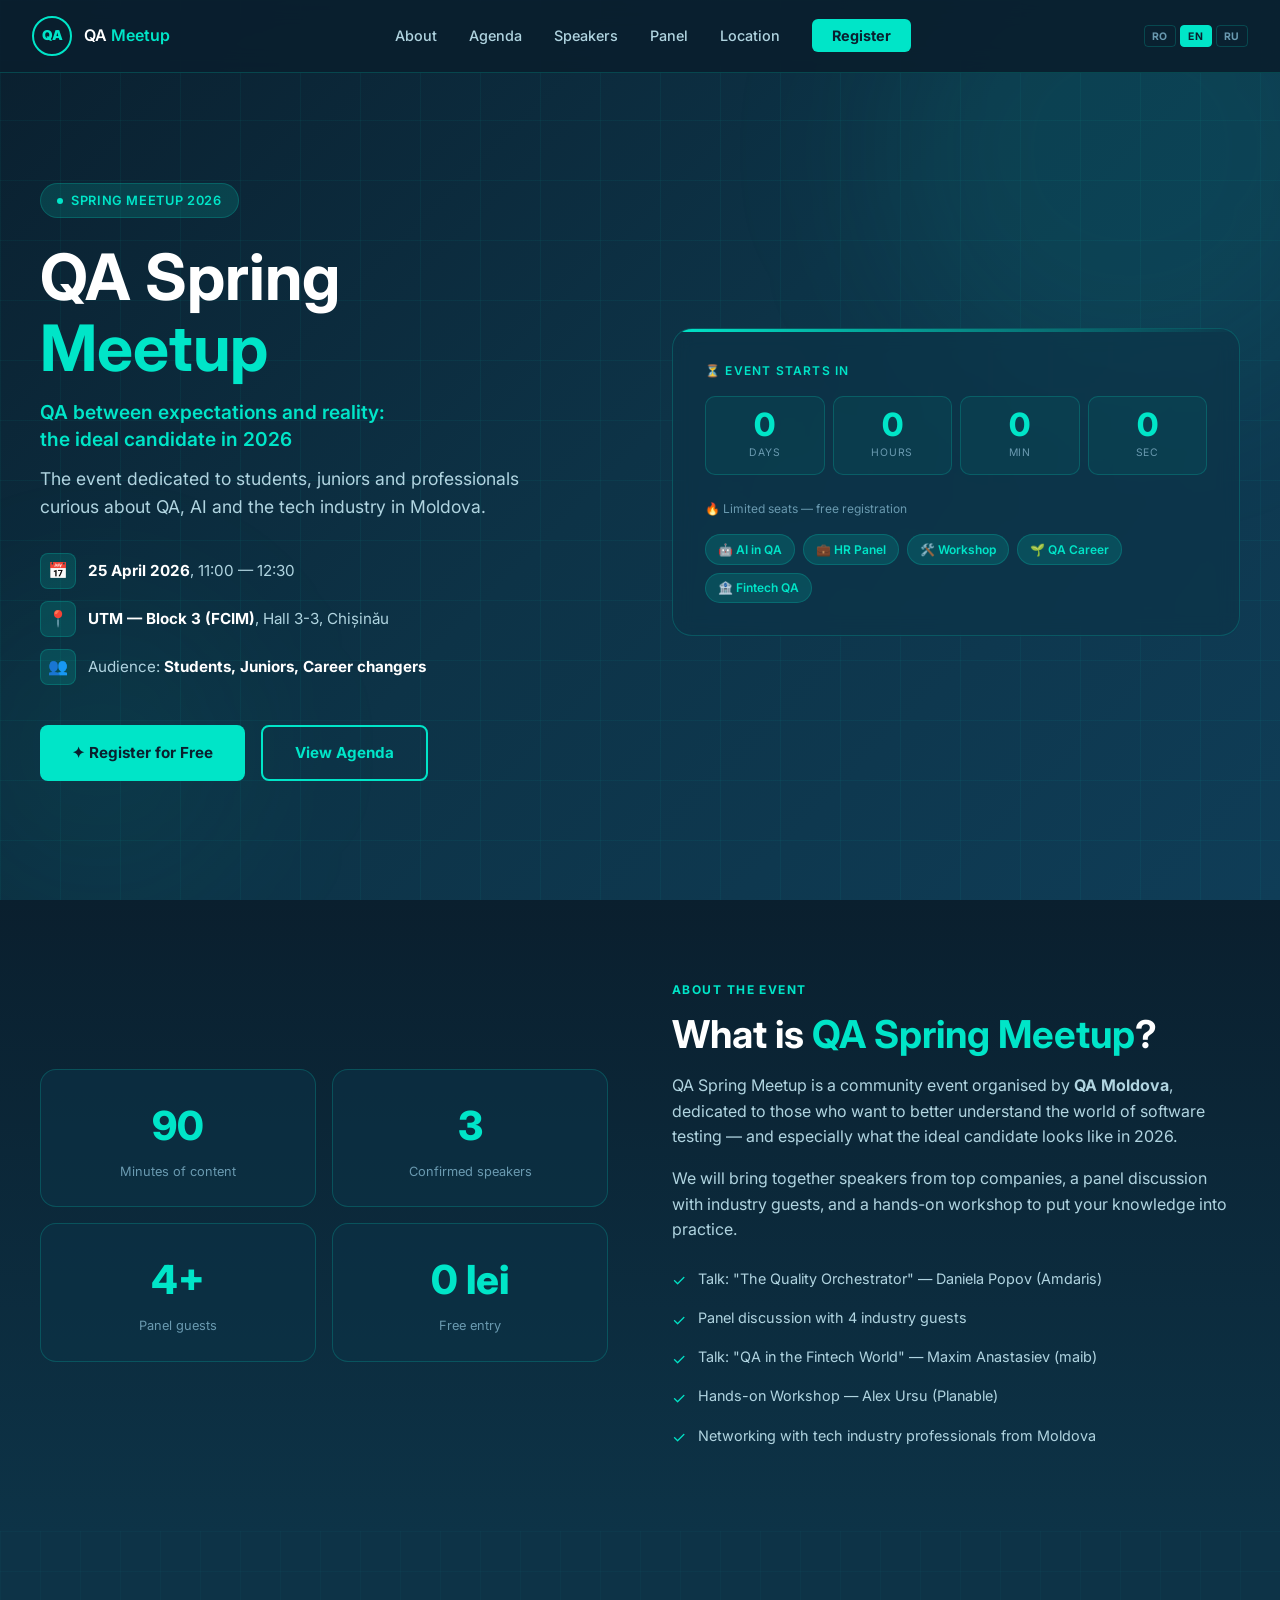
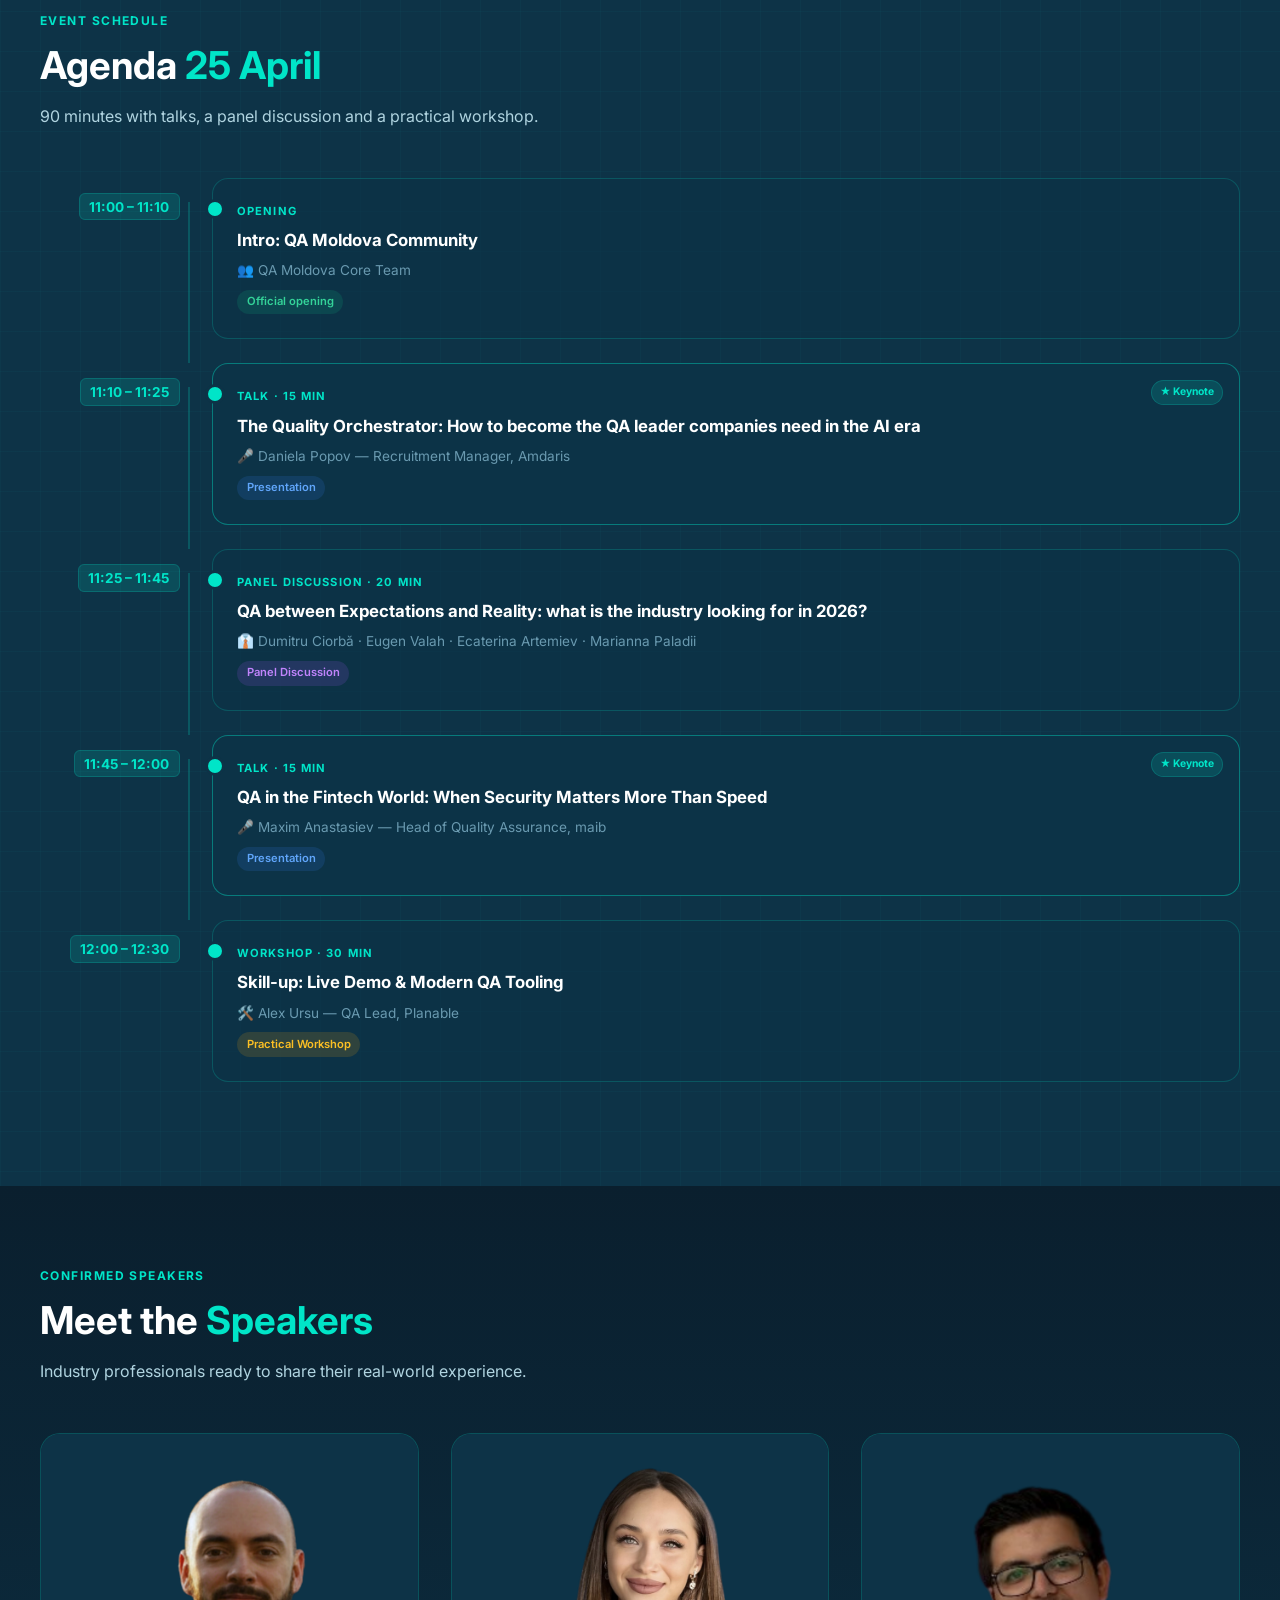
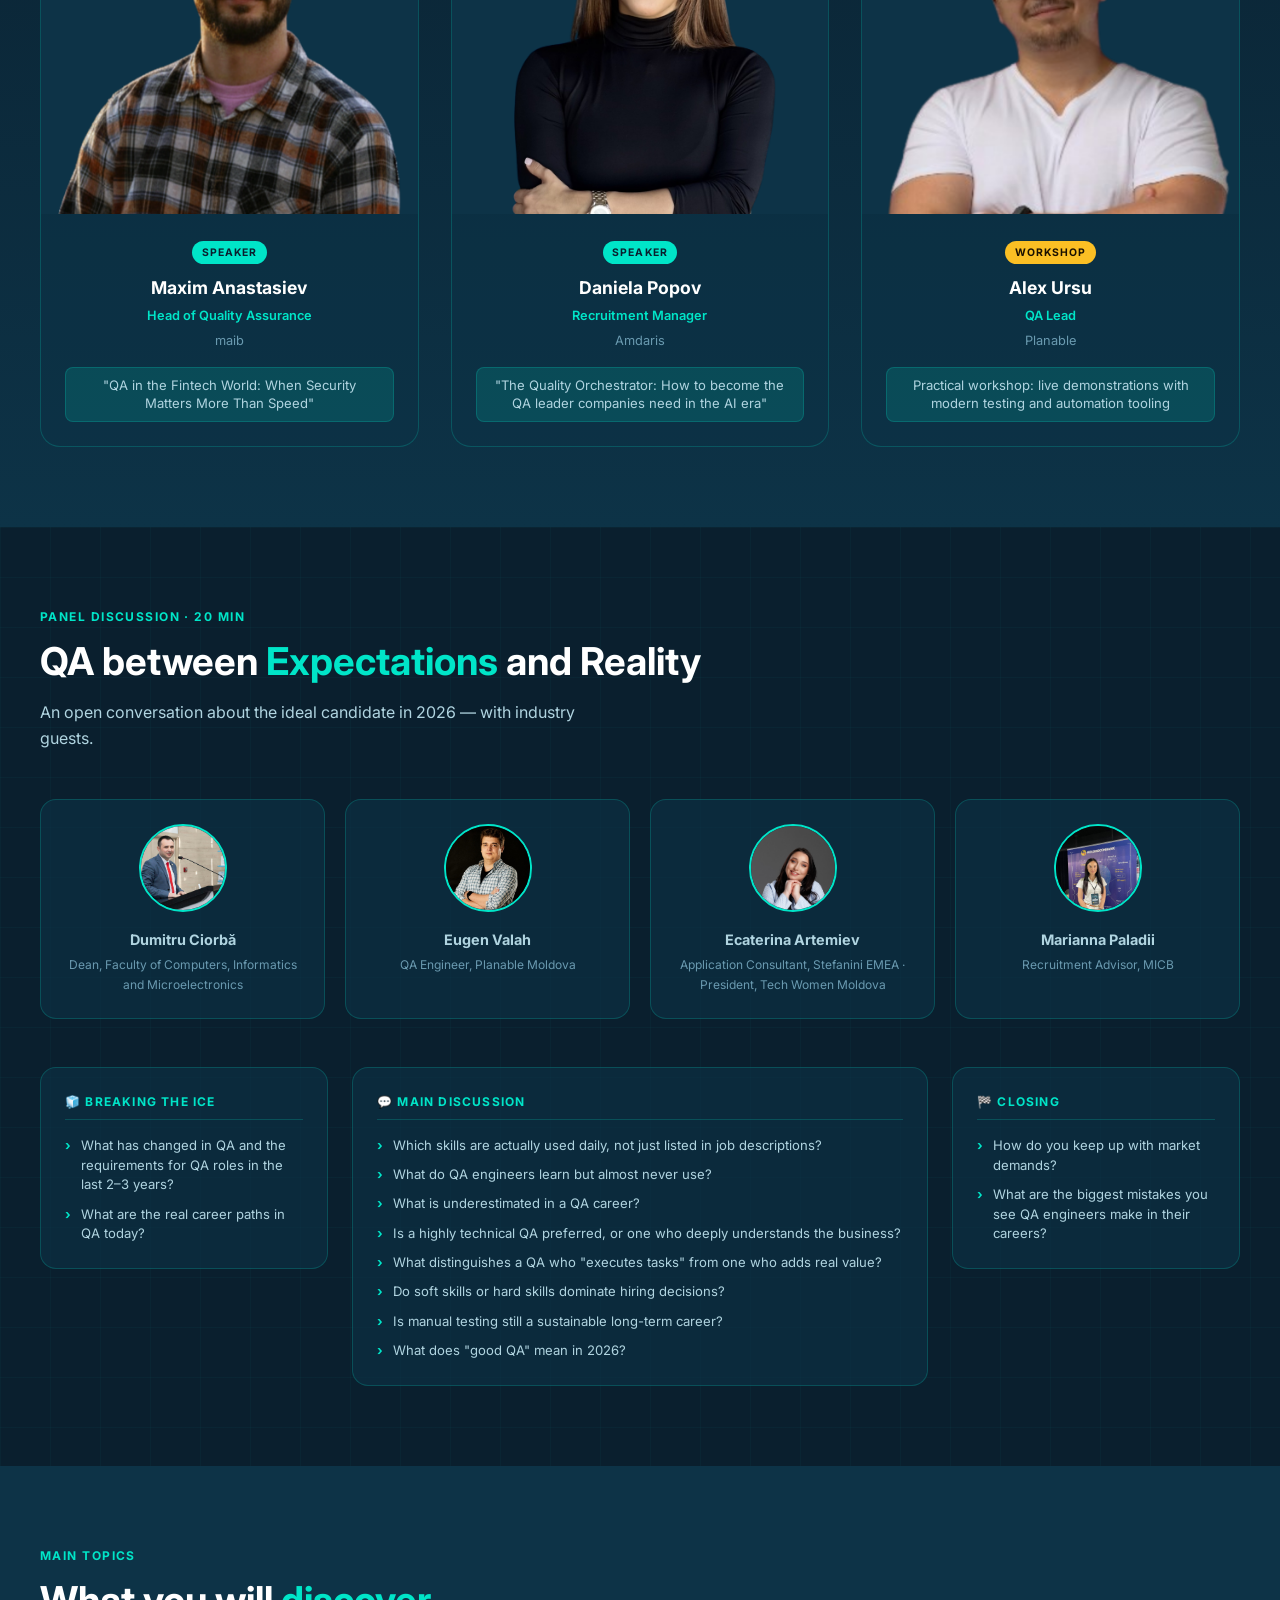
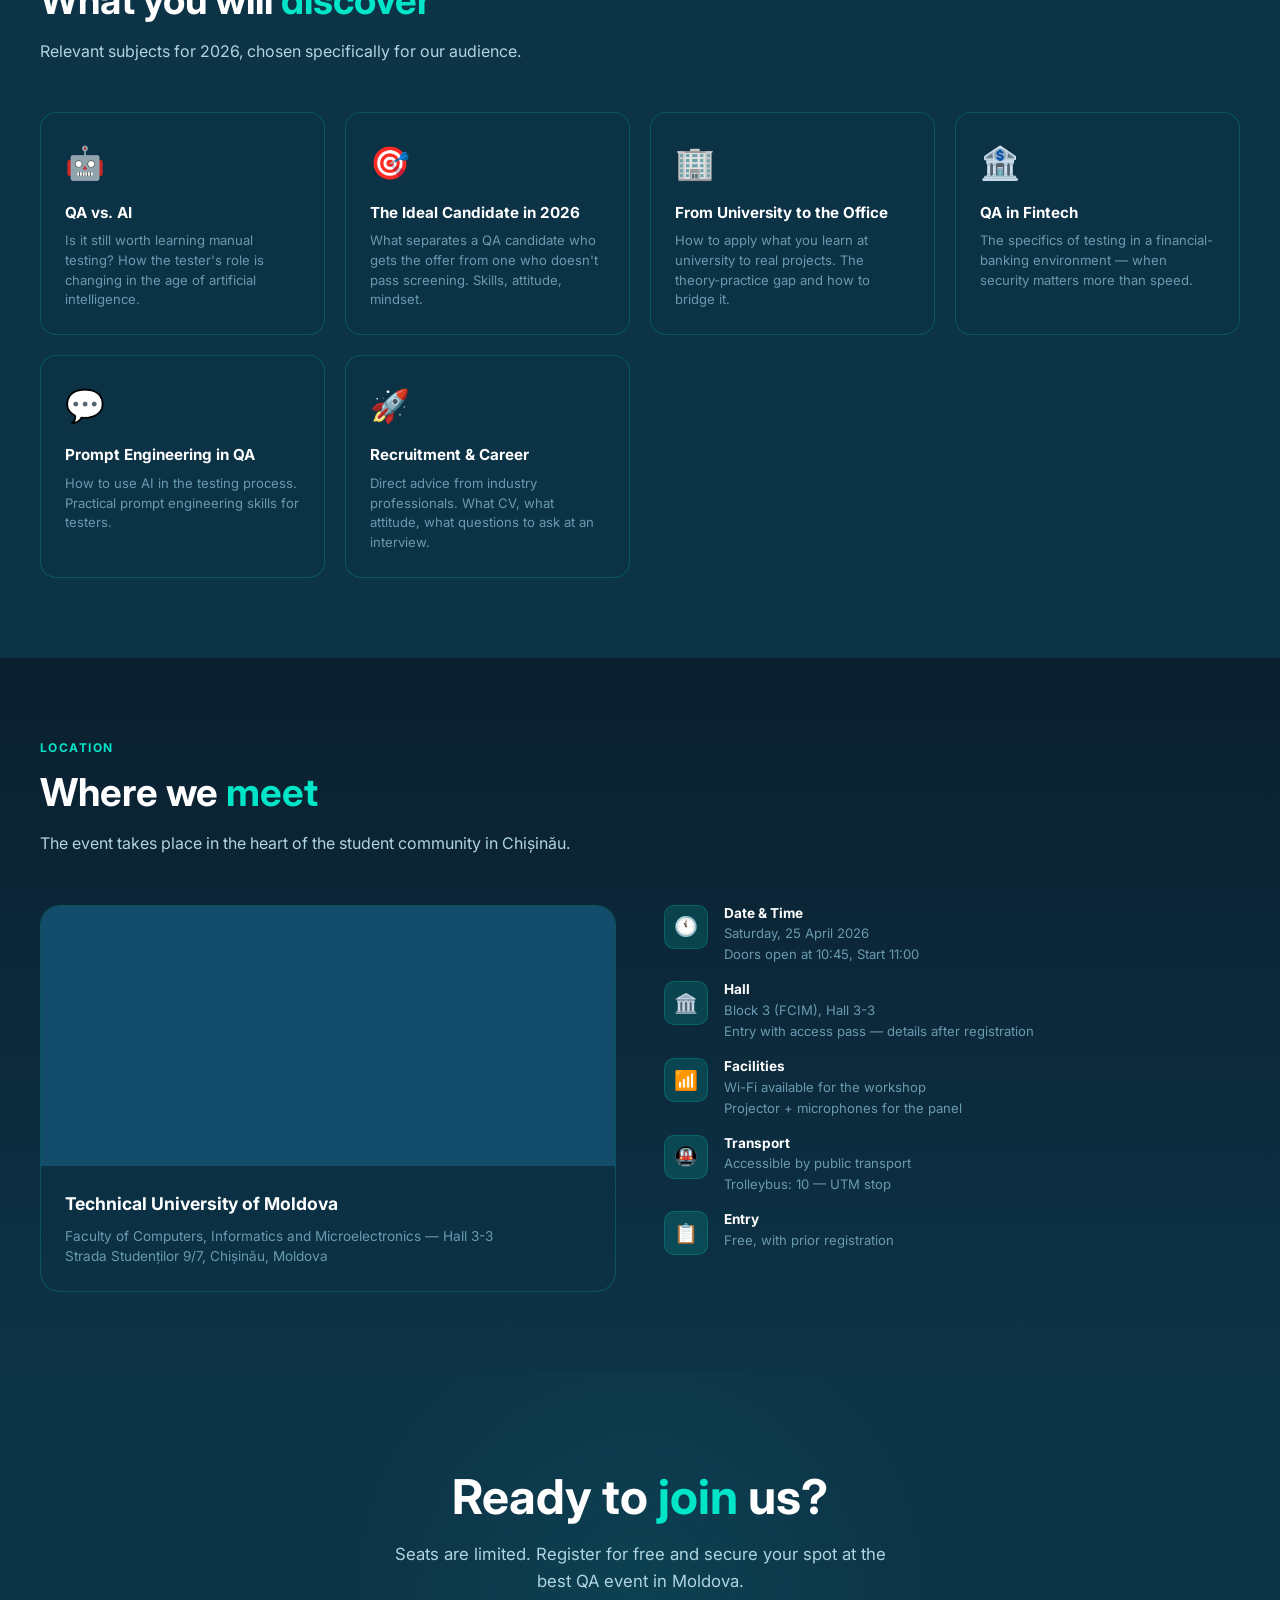
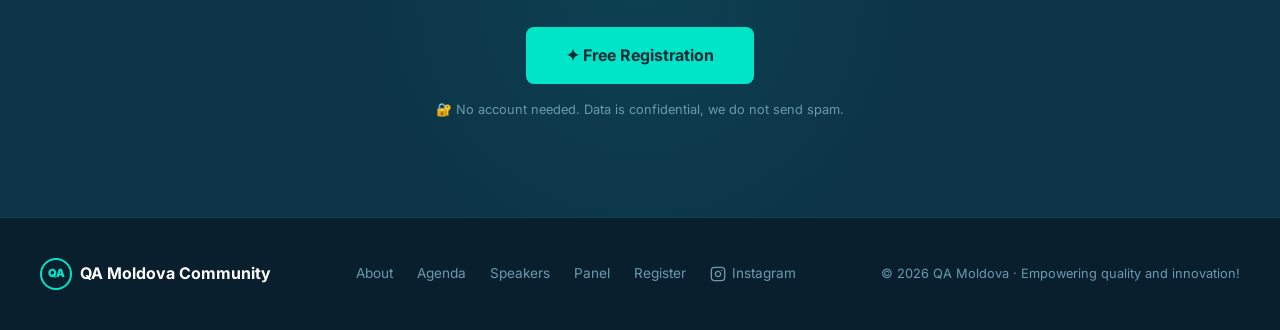
==== commit 5d1feebb: "Fix Ecaterina Artemiev name and add Stefanini EMEA company Co-Authored-By: Claude Sonnet 4.6 <norepl" ====
--- a/index.html
+++ b/index.html
@@ -204,7 +204,7 @@
           <div class="agenda-card">
             <div class="agenda-segment" data-i18n="agenda_seg_3">Panel Discussion · 20 min</div>
             <div class="agenda-title" data-i18n="agenda_title_3">QA between Expectations and Reality: ce caută industria în 2026?</div>
-            <div class="agenda-speakers" data-i18n="agenda_spk_3">👔 Dumitru Ciorbă · Eugen Valah · Artemii Ecaterina · Marianna Paladii</div>
+            <div class="agenda-speakers" data-i18n="agenda_spk_3">👔 Dumitru Ciorbă · Eugen Valah · Ecaterina Artemiev · Marianna Paladii</div>
             <span class="agenda-format format-panel" data-i18n="agenda_format_3">Panel Discussion</span>
           </div>
         </div>
@@ -309,8 +309,8 @@
           <div class="panel-guest-company" data-i18n="panel_g2_role">QA Engineer, Planable Moldova</div>
         </div>
         <div class="panel-guest-card">
-          <div class="panel-guest-avatar"><img src="images/artemii-ecaterina.jpg" alt="Artemii Ecaterina" /></div>
-          <div class="panel-guest-name" data-i18n="panel_g3_name">Artemii Ecaterina</div>
+          <div class="panel-guest-avatar"><img src="images/artemii-ecaterina.jpg" alt="Ecaterina Artemiev" /></div>
+          <div class="panel-guest-name" data-i18n="panel_g3_name">Ecaterina Artemiev</div>
           <div class="panel-guest-company" data-i18n="panel_g3_role">Application Consultant · President, Tech Women Moldova</div>
         </div>
         <div class="panel-guest-card">
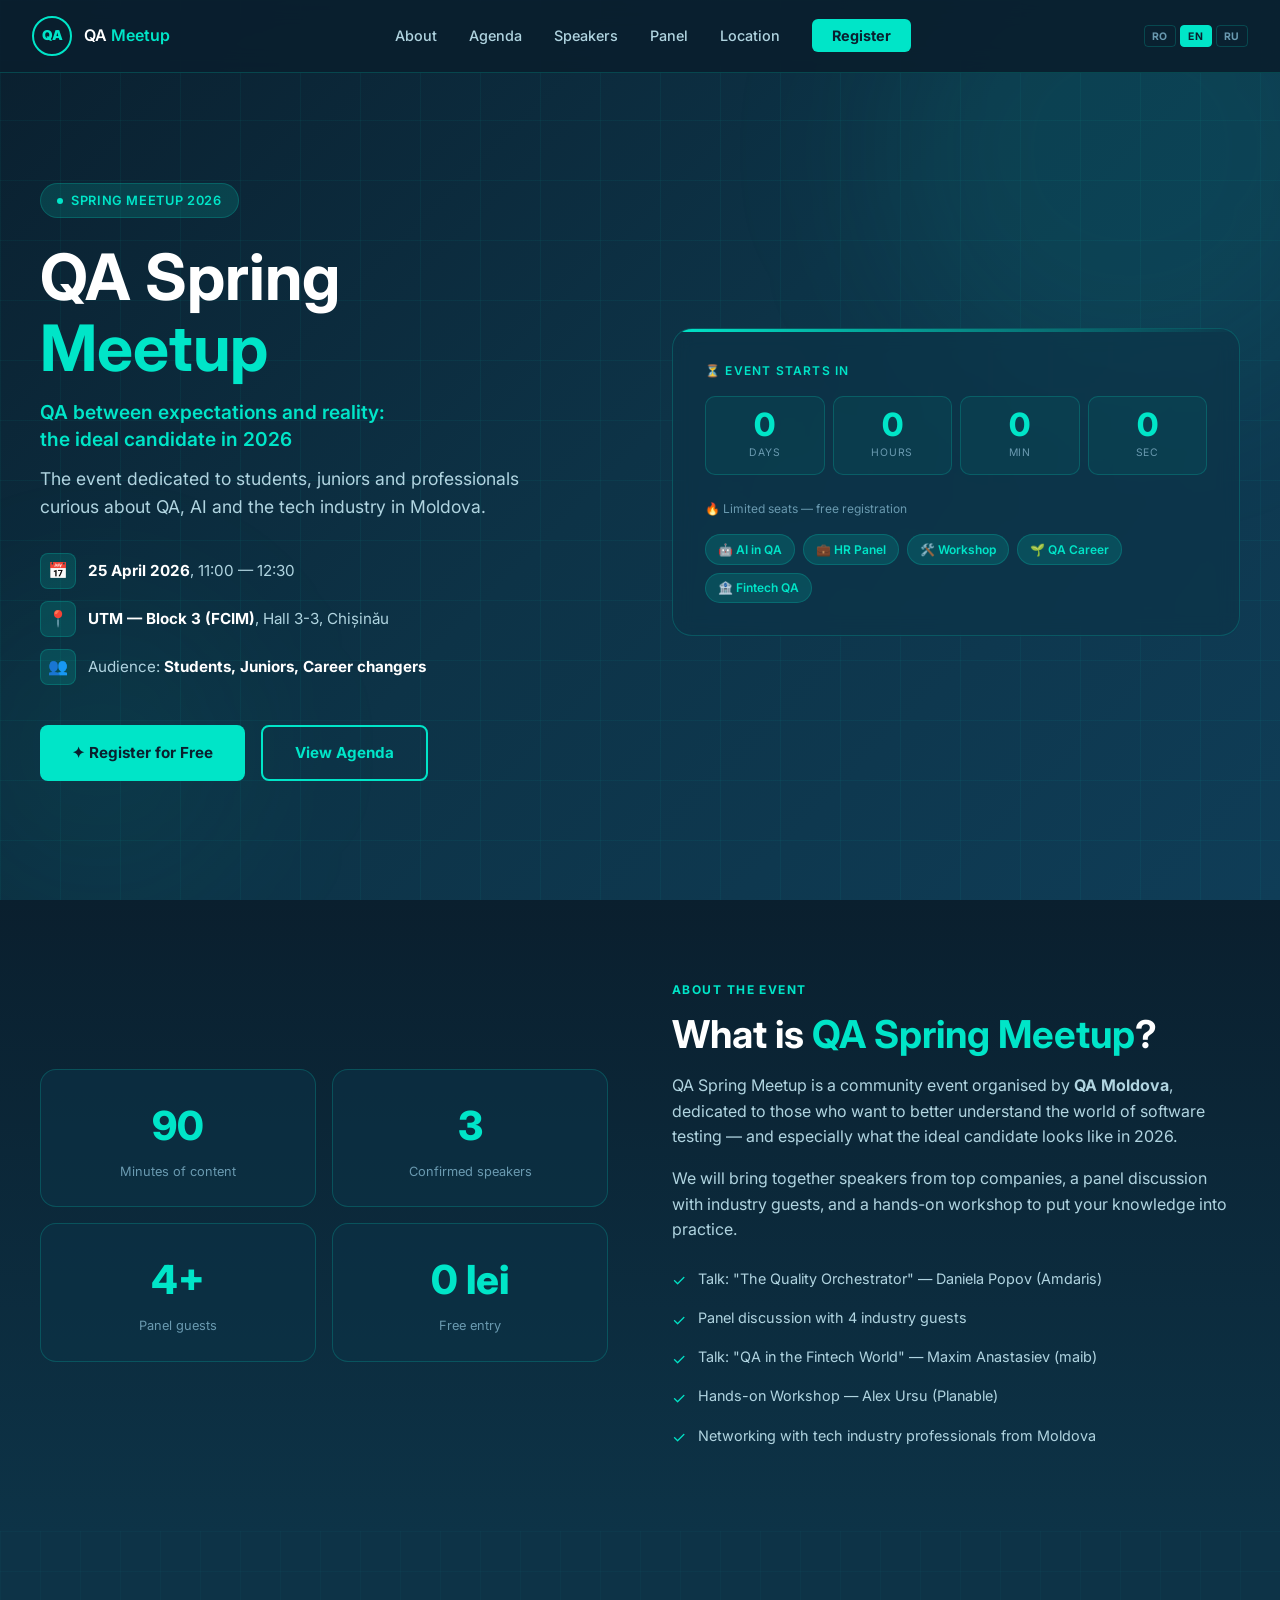
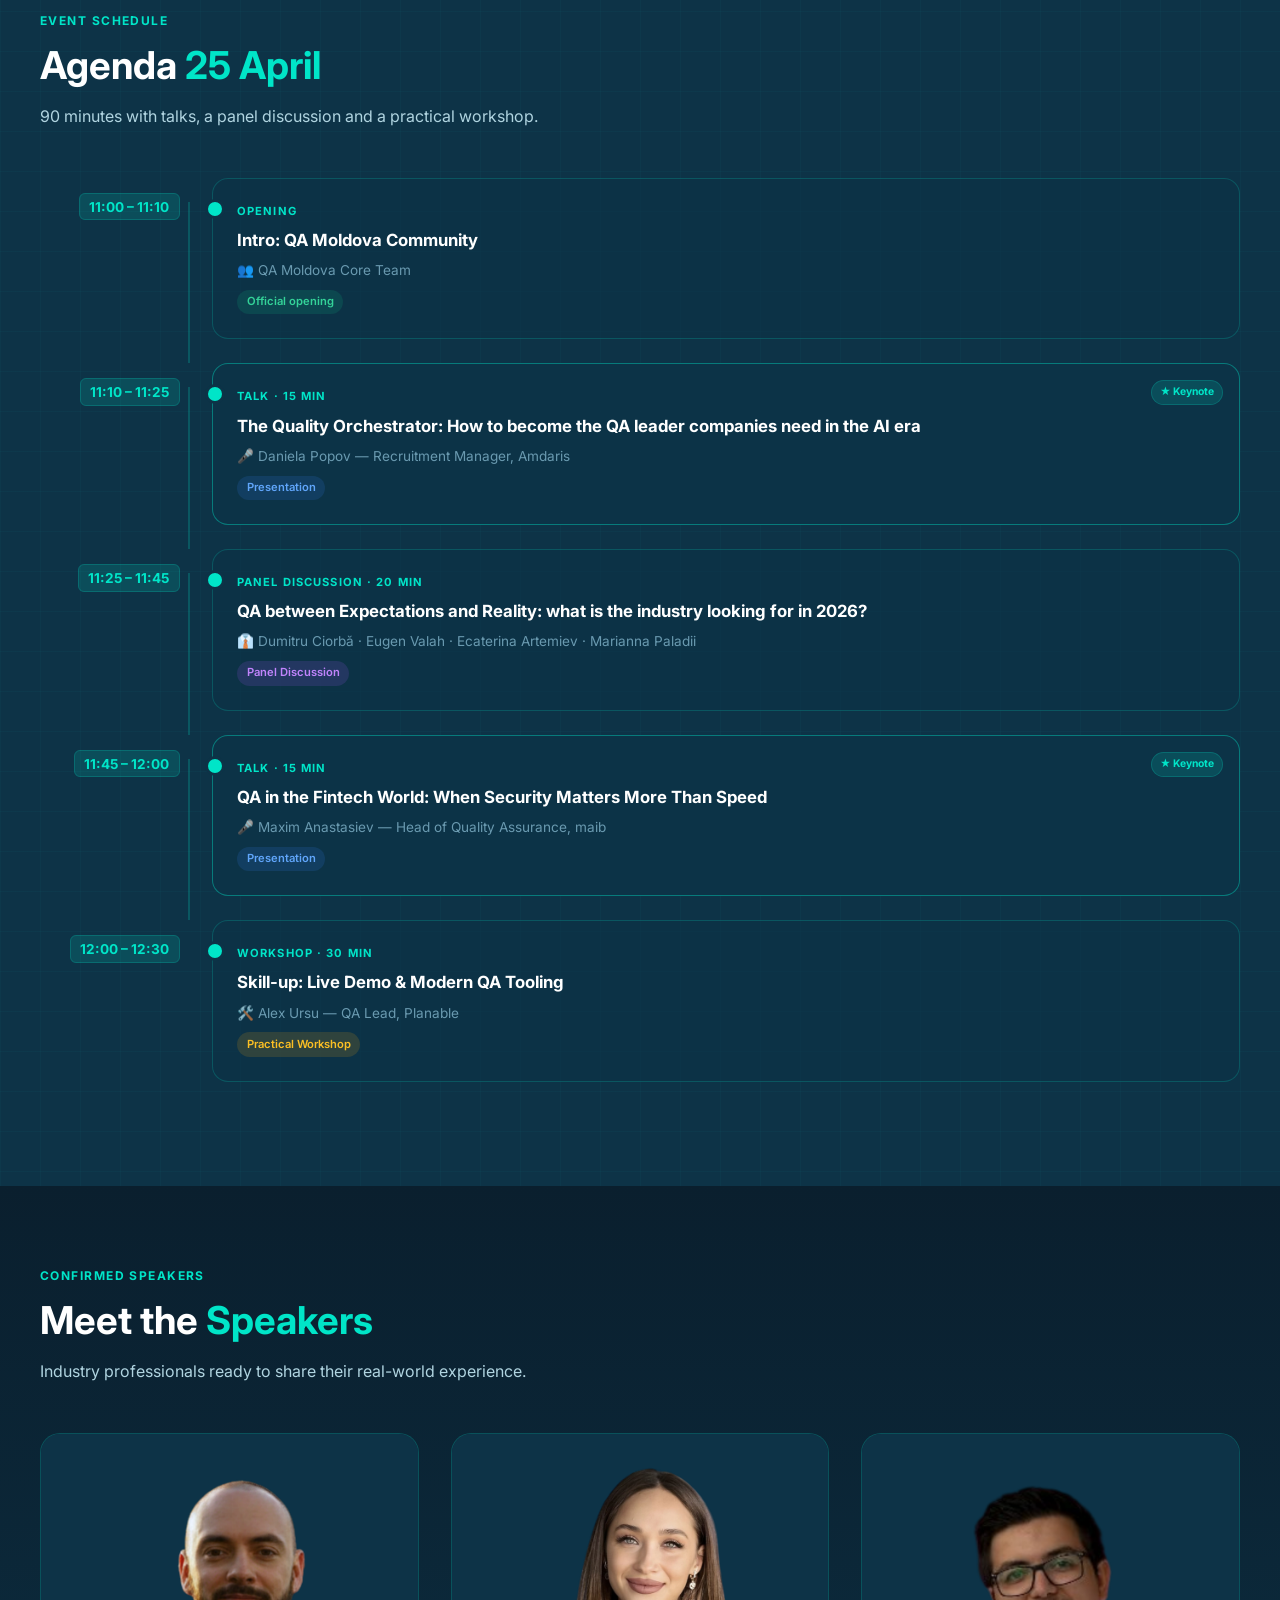
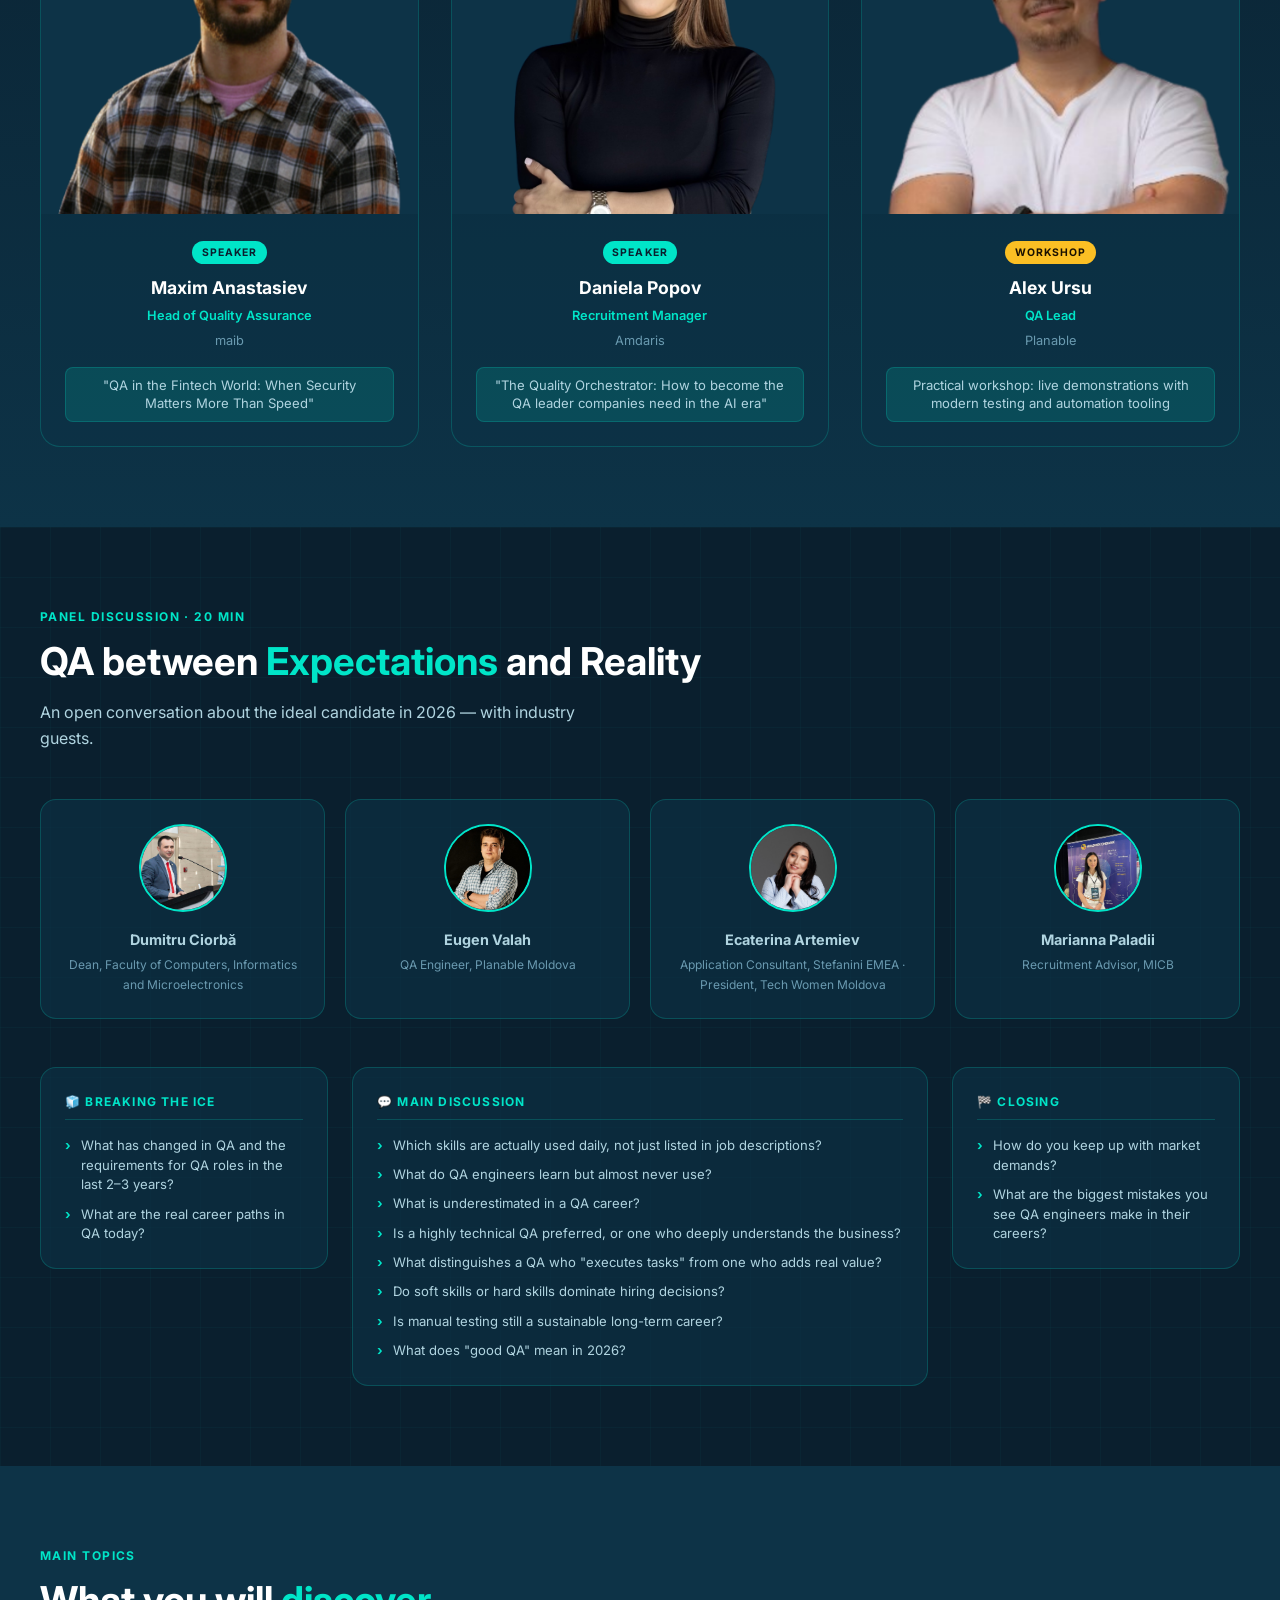
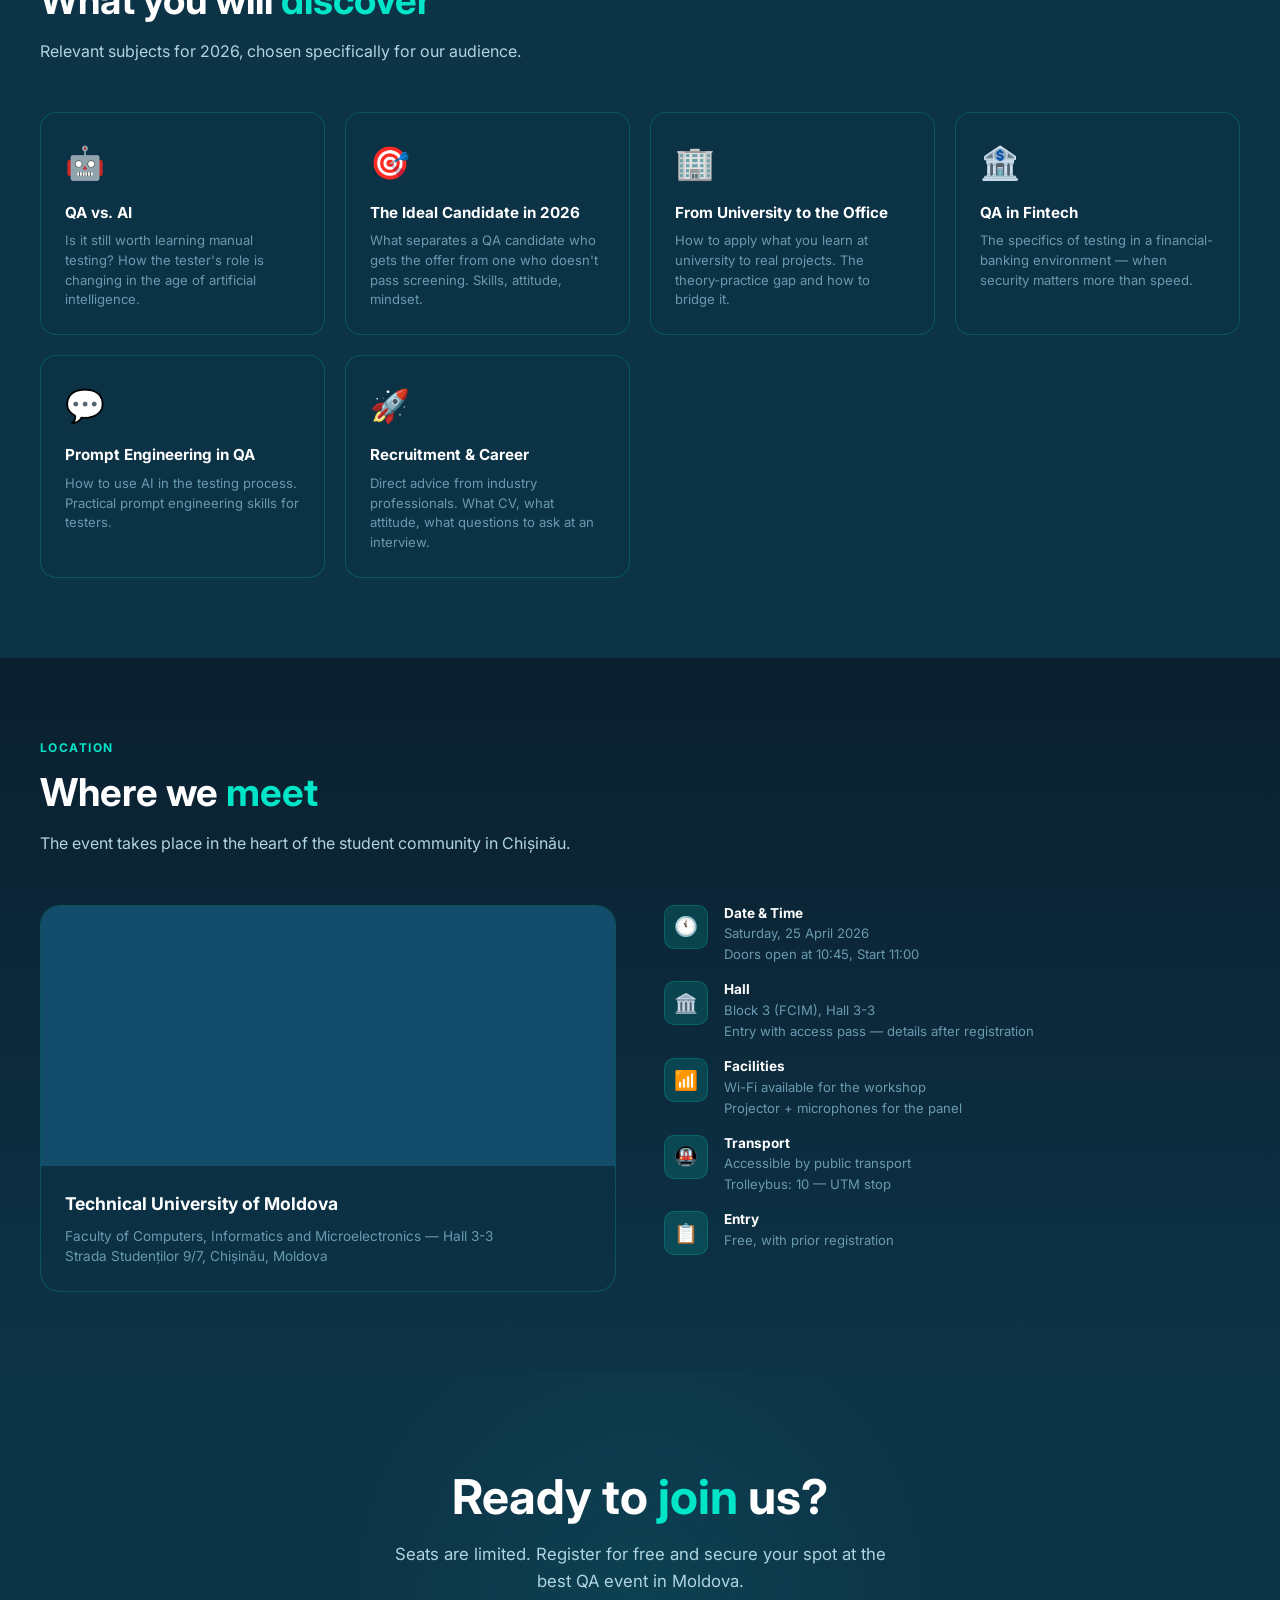
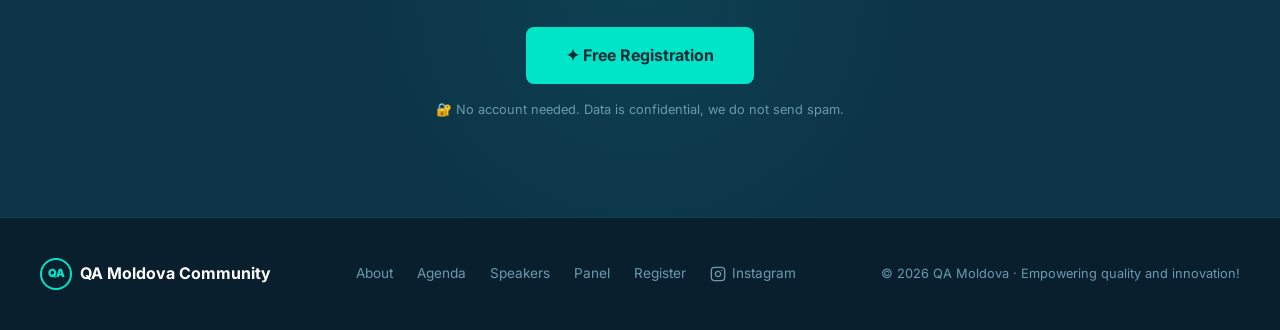
==== commit 015eab09: "Adjust photo crop for Ecaterina and Marianna panel cards Co-Authored-By: Claude Sonnet 4.6 <noreply@" ====
--- a/index.html
+++ b/index.html
@@ -309,12 +309,12 @@
           <div class="panel-guest-company" data-i18n="panel_g2_role">QA Engineer, Planable Moldova</div>
         </div>
         <div class="panel-guest-card">
-          <div class="panel-guest-avatar"><img src="images/artemii-ecaterina.jpg" alt="Ecaterina Artemiev" /></div>
+          <div class="panel-guest-avatar"><img src="images/artemii-ecaterina.jpg" alt="Ecaterina Artemiev" style="object-position: center 15%;" /></div>
           <div class="panel-guest-name" data-i18n="panel_g3_name">Ecaterina Artemiev</div>
           <div class="panel-guest-company" data-i18n="panel_g3_role">Application Consultant · President, Tech Women Moldova</div>
         </div>
         <div class="panel-guest-card">
-          <div class="panel-guest-avatar"><img src="images/marianna-paladii.jpg" alt="Marianna Paladii" /></div>
+          <div class="panel-guest-avatar"><img src="images/marianna-paladii.jpg" alt="Marianna Paladii" style="object-position: center 22%;" /></div>
           <div class="panel-guest-name" data-i18n="panel_g4_name">Marianna Paladii</div>
           <div class="panel-guest-company" data-i18n="panel_g4_role">Consilier Recrutare, MICB</div>
         </div>
